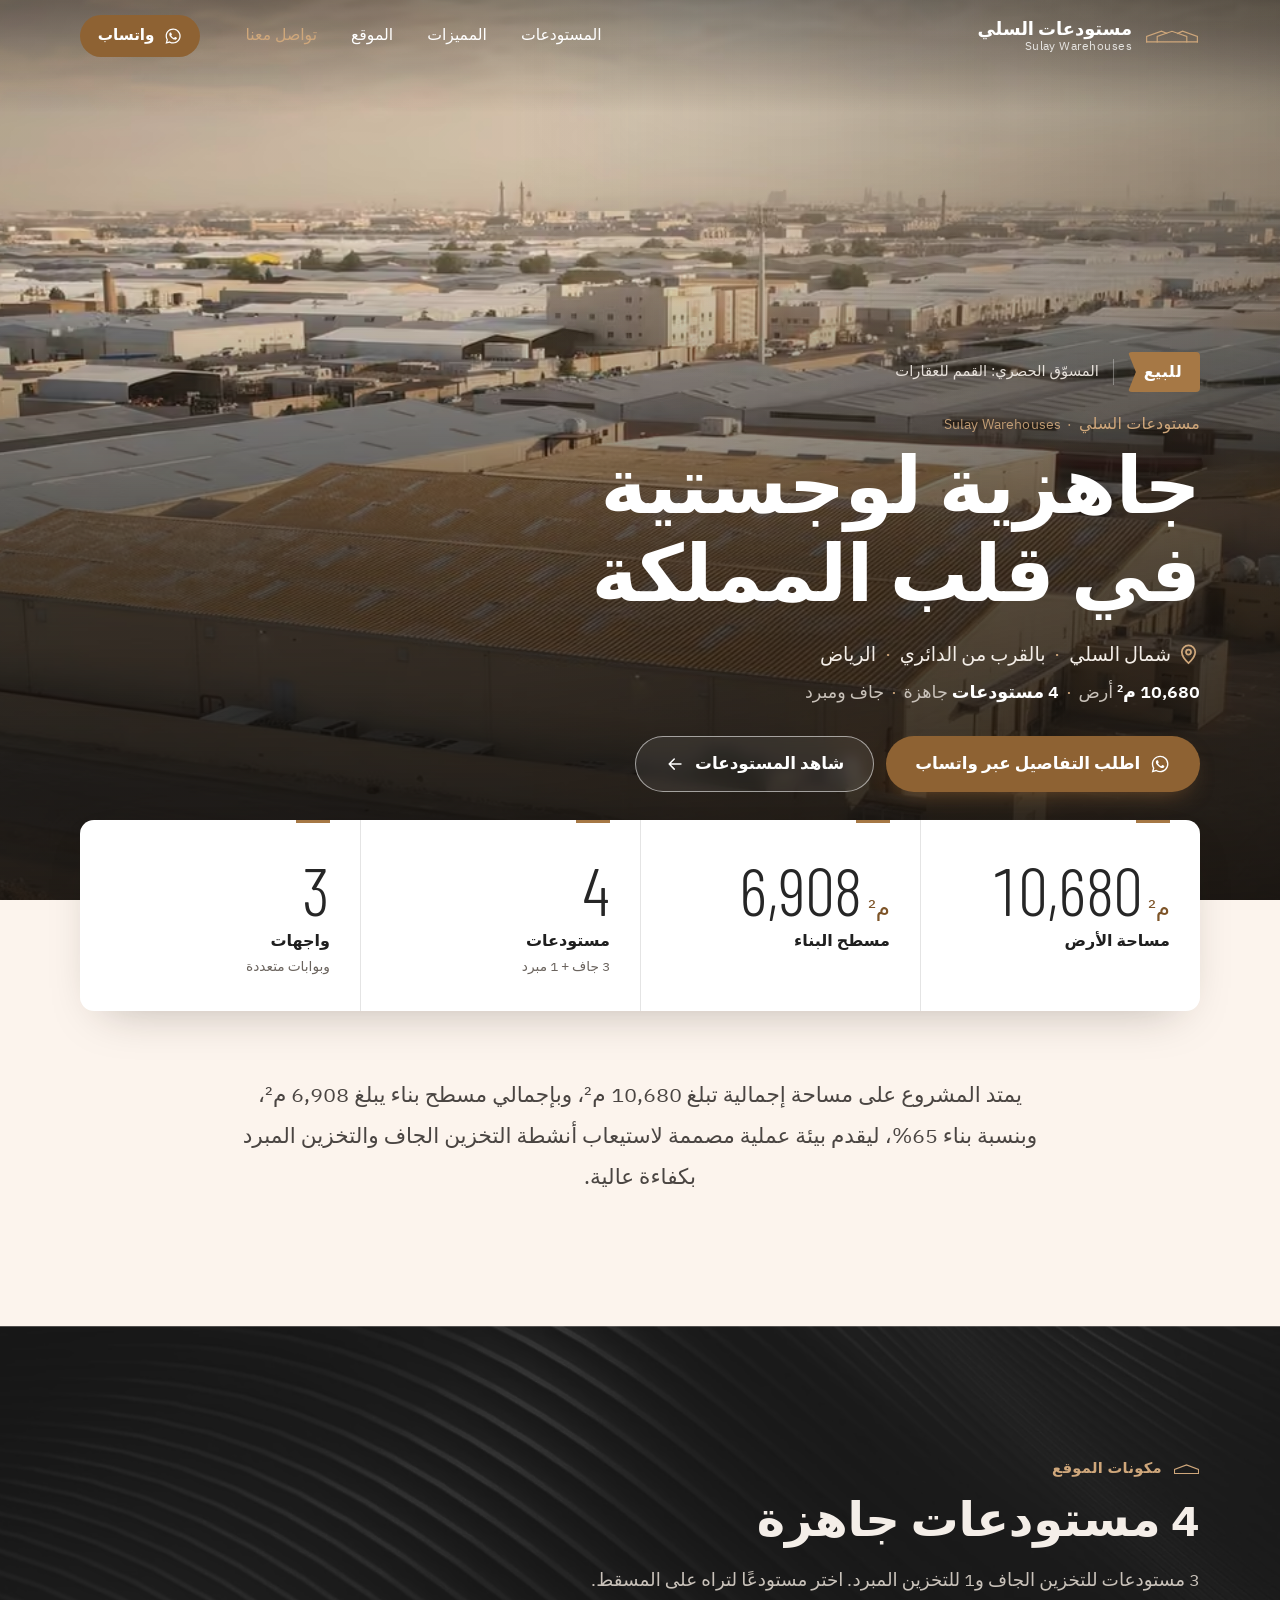
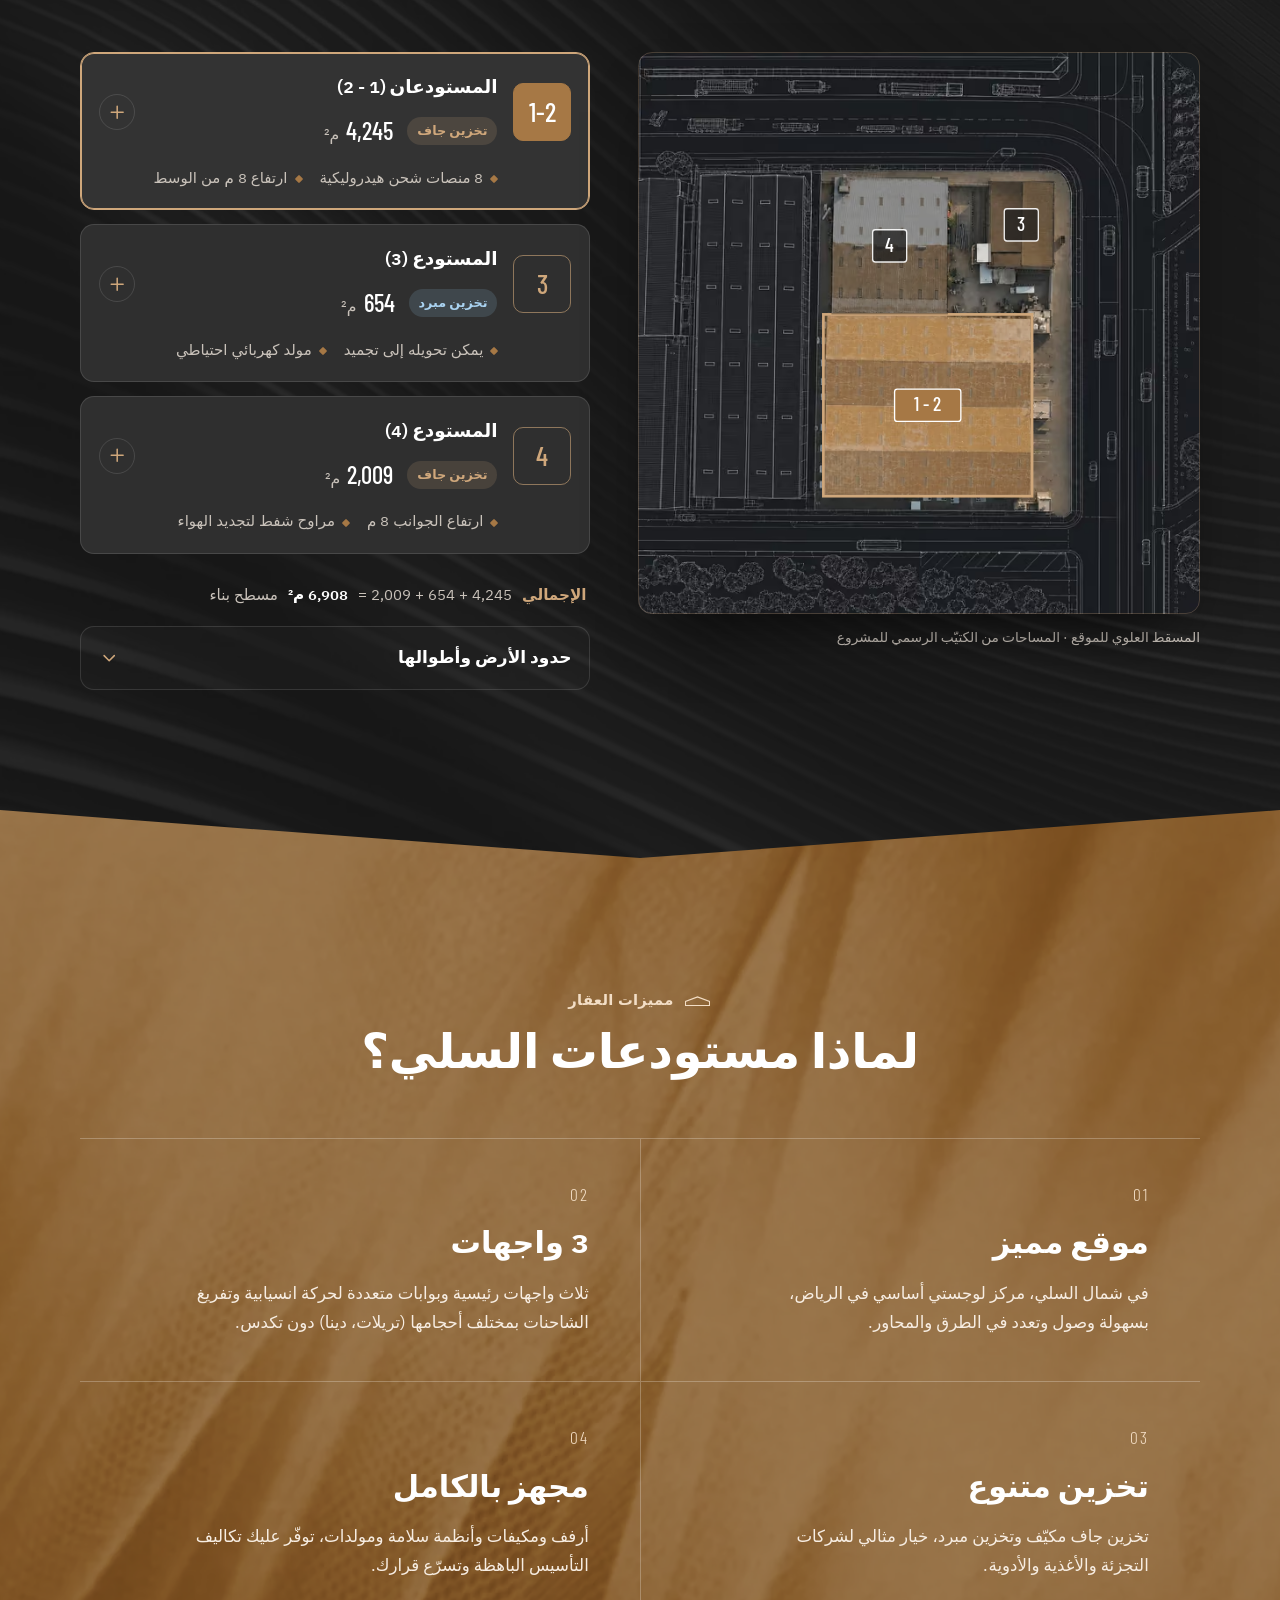
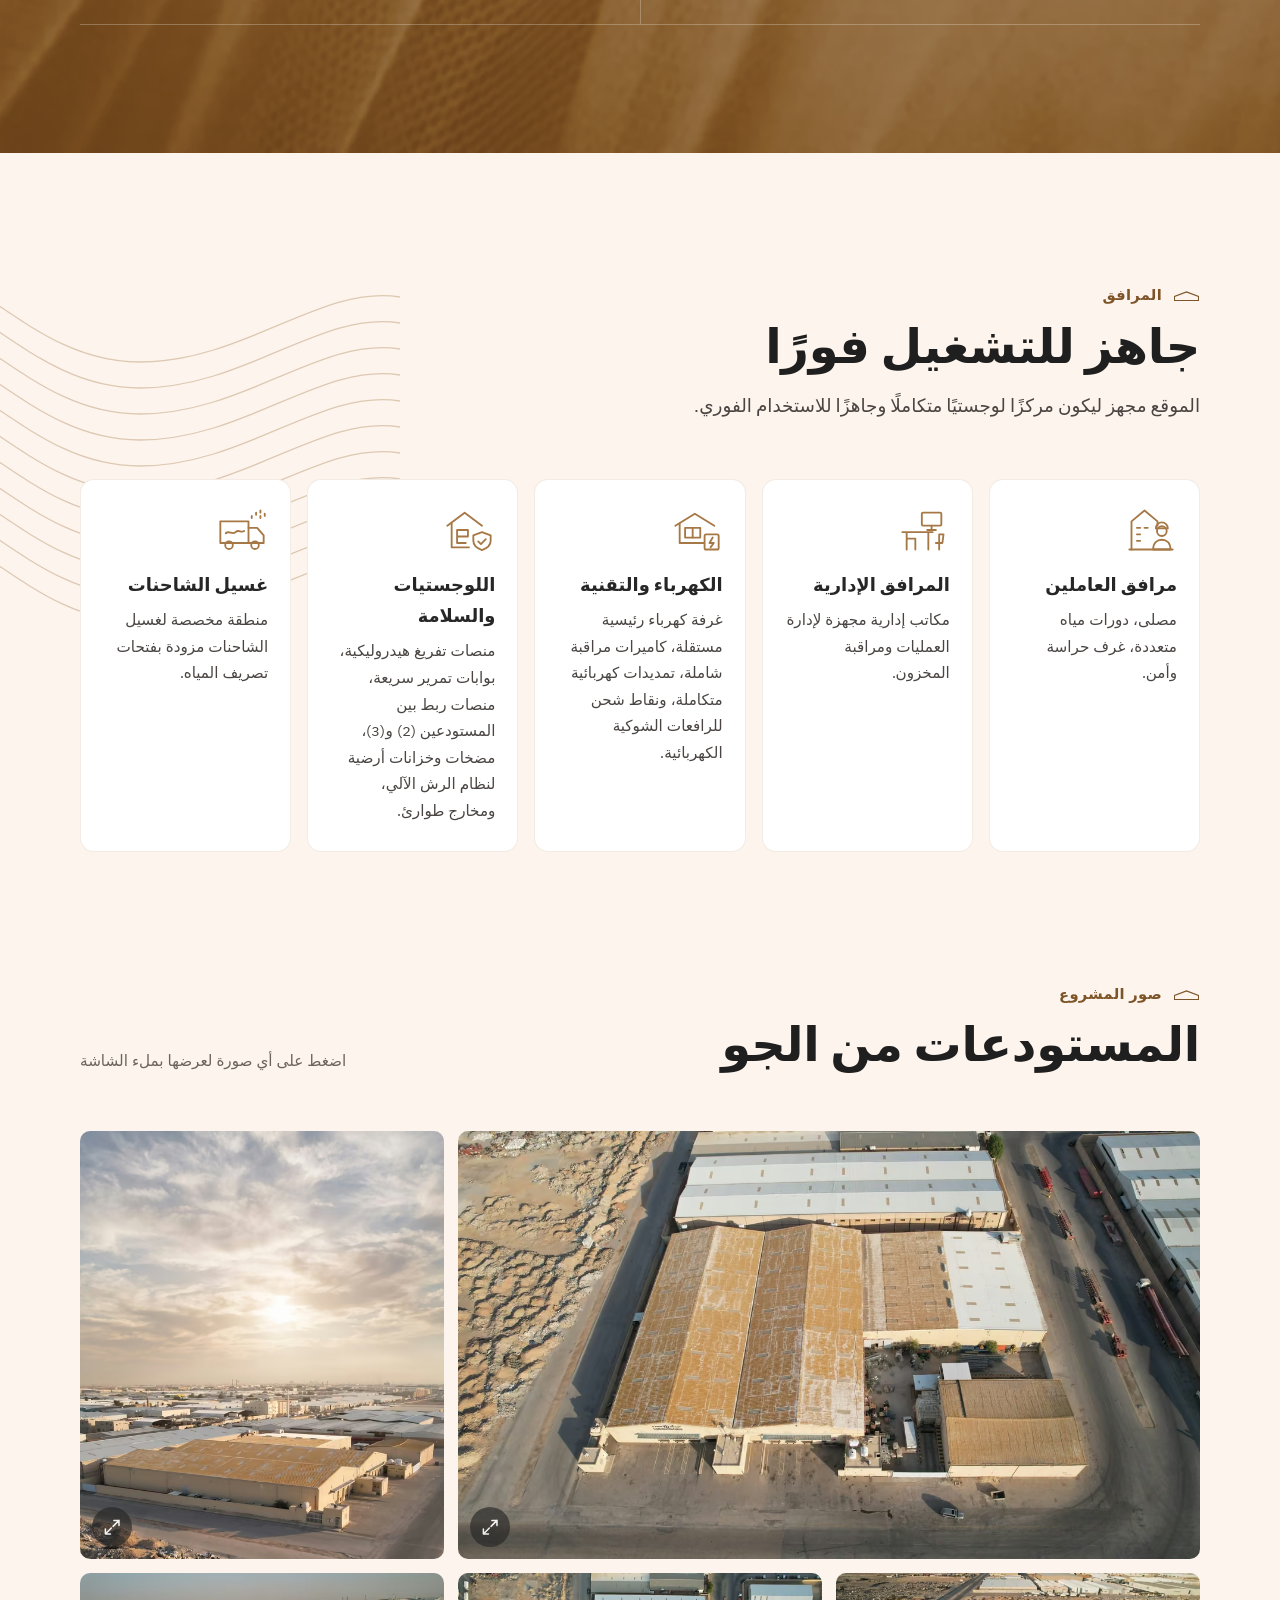
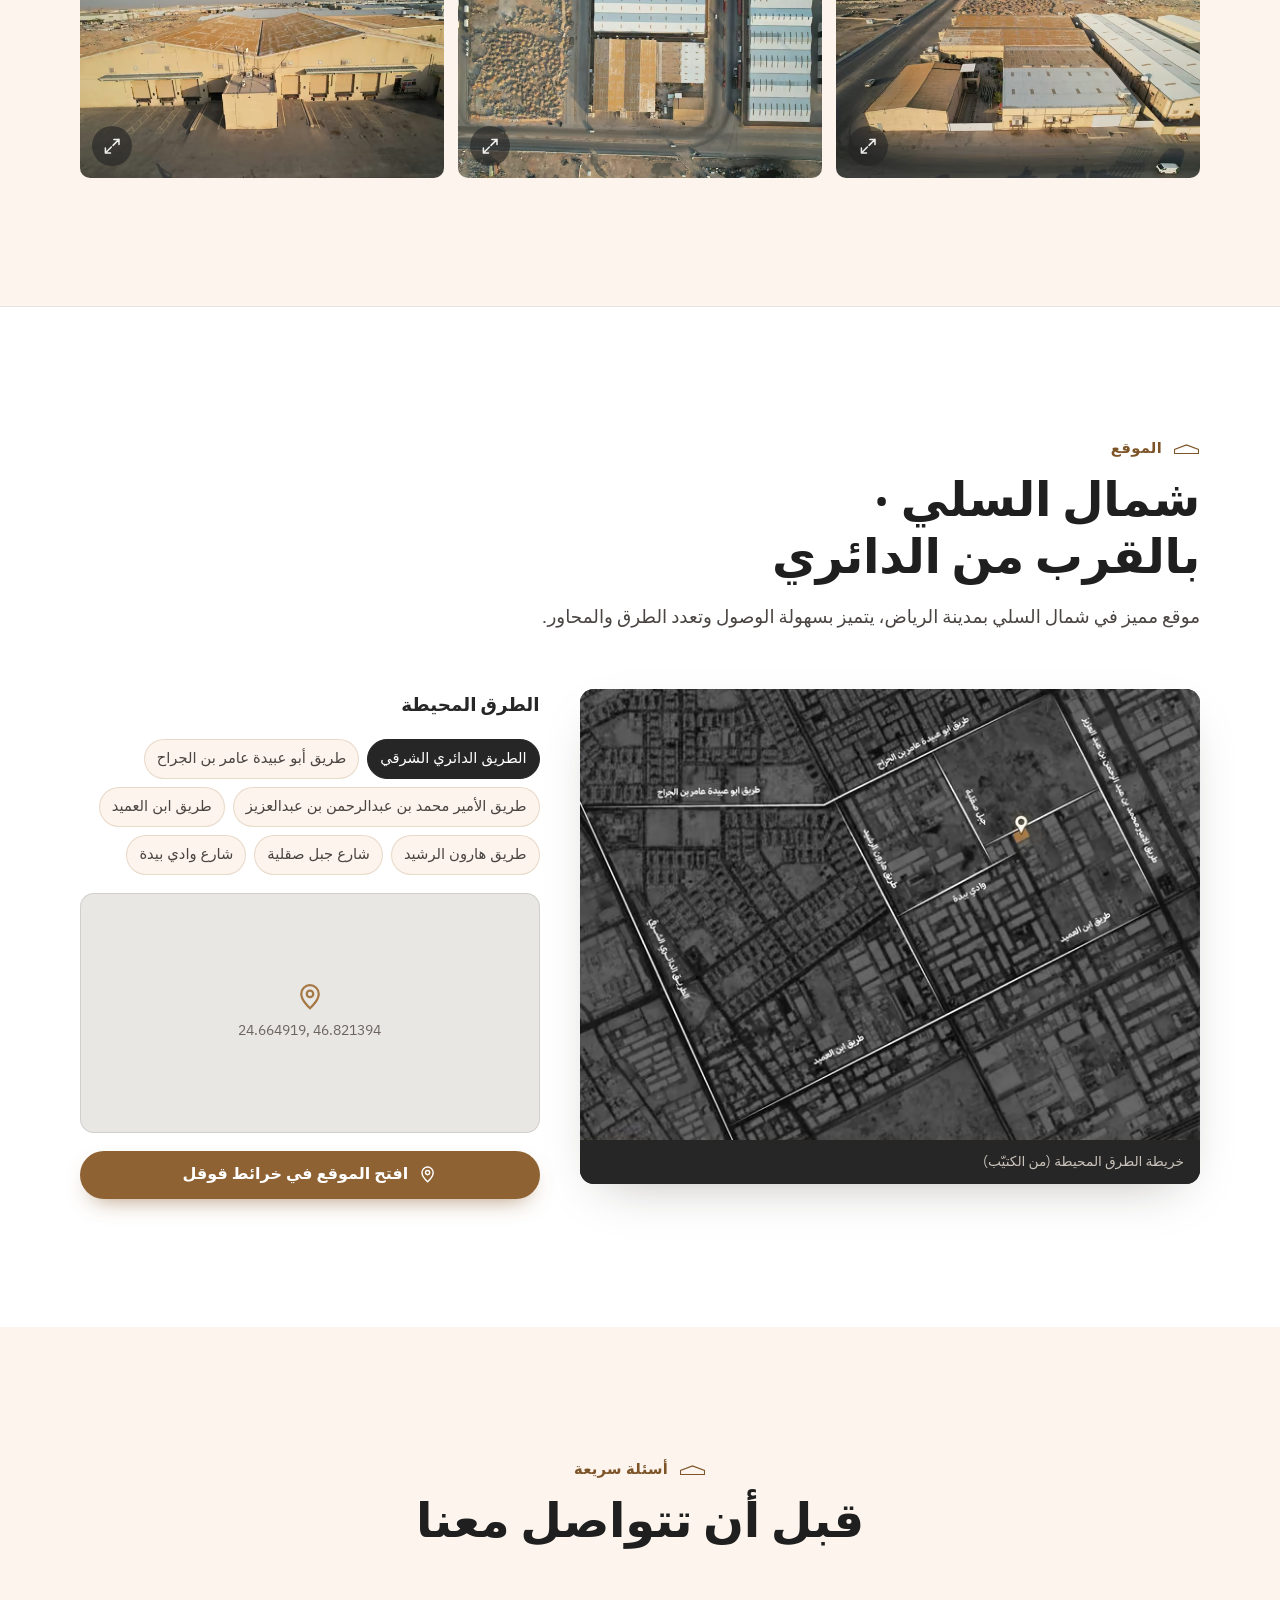
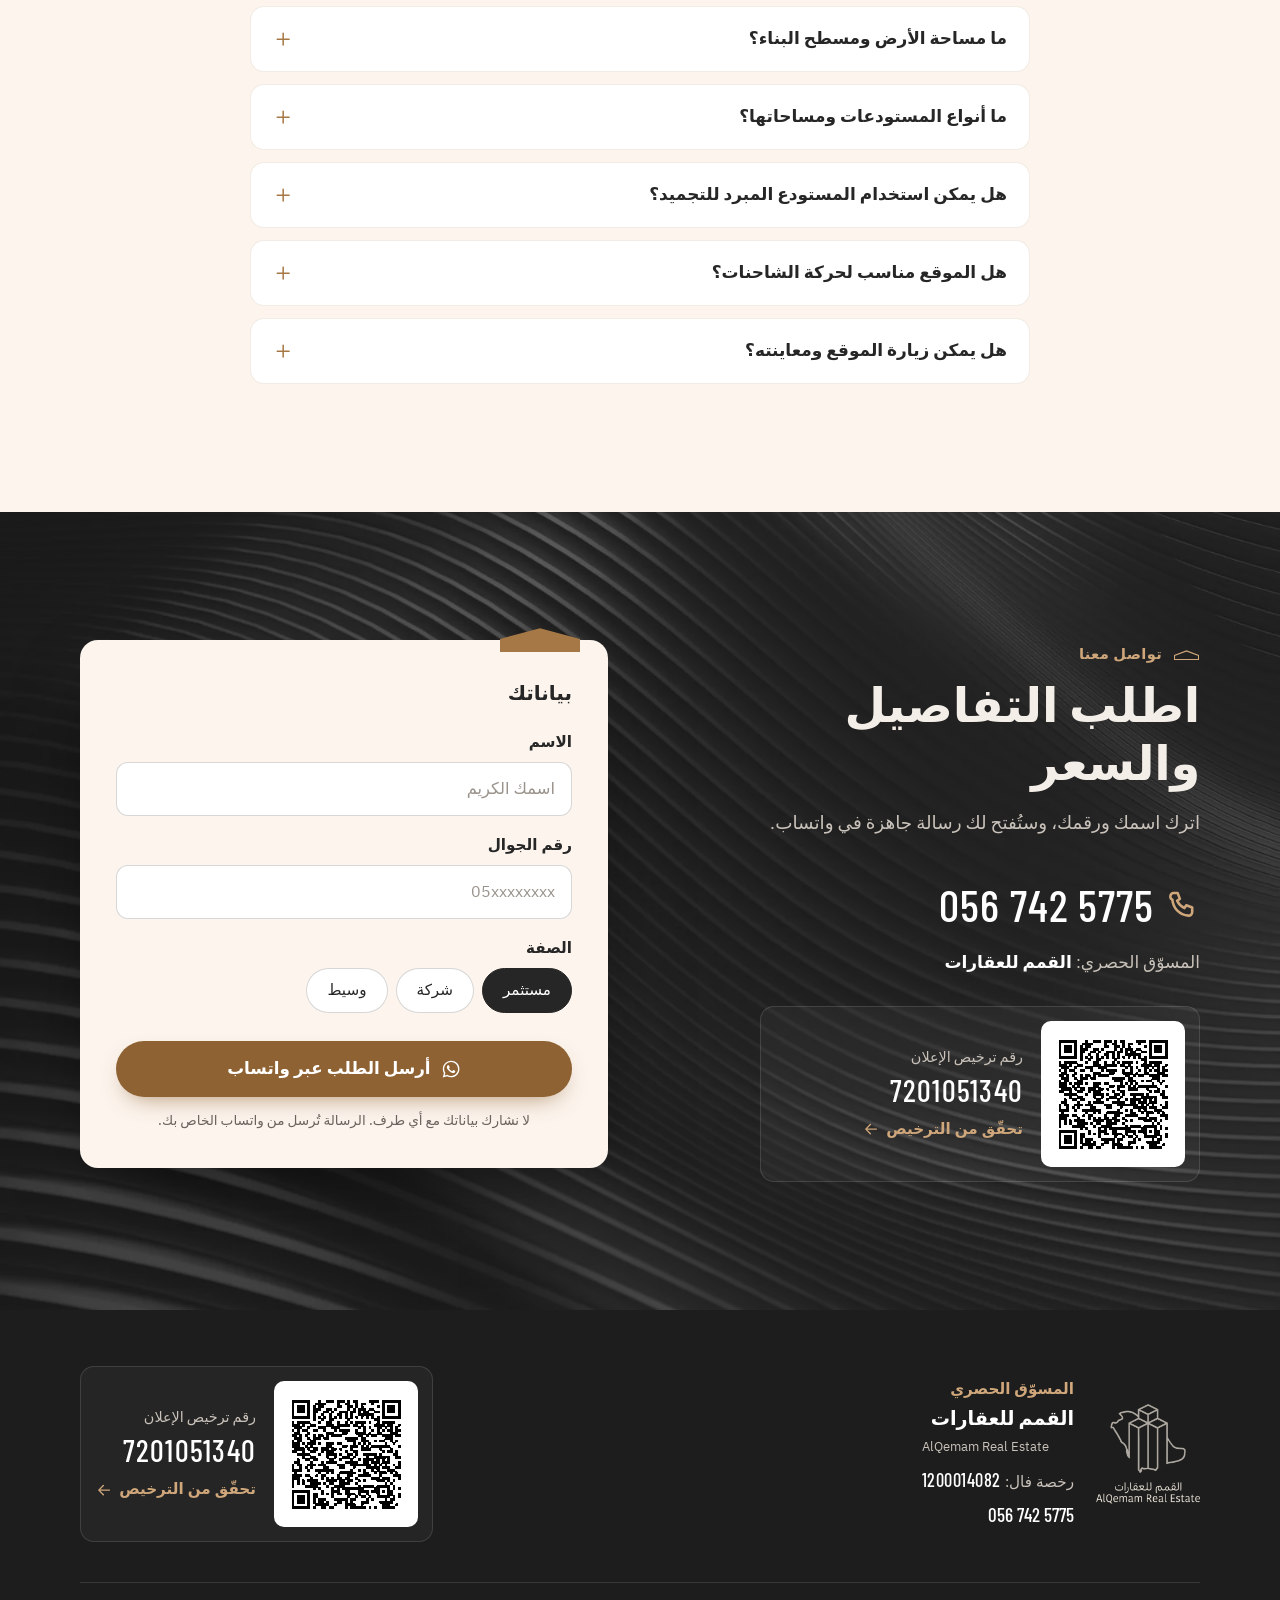
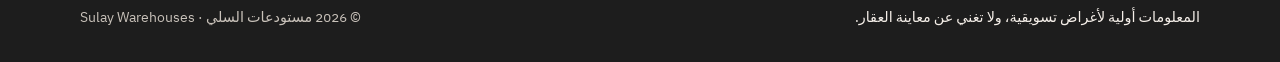
==== index.html @ aeef02b5 "Build Sulay Warehouses one-page marketing site Arabic RTL static landing page: hero, animated stats," ====
<!doctype html>
<html lang="ar" dir="rtl">
<head>
  <meta charset="utf-8">
  <meta name="viewport" content="width=device-width, initial-scale=1, viewport-fit=cover">
  <title>مستودعات السلي للبيع | 4 مستودعات جاهزة شمال السلي – الرياض</title>
  <meta name="description" content="مستودعات السلي للبيع في شمال السلي بالرياض بالقرب من الدائري: أرض 10,680 م²، مسطح بناء 6,908 م²، 4 مستودعات جاهزة (3 تخزين جاف + 1 مبرد) و3 واجهات. المسوّق الحصري: القمم للعقارات.">
  <meta name="theme-color" content="#262626">
  <link rel="canonical" href="https://sulay-warehouses.vercel.app/">

  <!-- Open Graph (مشاركة واتساب) -->
  <meta property="og:type" content="website">
  <meta property="og:locale" content="ar_SA">
  <meta property="og:site_name" content="مستودعات السلي">
  <meta property="og:title" content="مستودعات السلي للبيع | شمال السلي – الرياض">
  <meta property="og:description" content="أرض 10,680 م² · 4 مستودعات جاهزة (جاف ومبرد) · 3 واجهات. بالقرب من الدائري. اطلب التفاصيل عبر واتساب.">
  <meta property="og:url" content="https://sulay-warehouses.vercel.app/">
  <meta property="og:image" content="https://sulay-warehouses.vercel.app/og.jpg">
  <meta property="og:image:width" content="1200">
  <meta property="og:image:height" content="630">
  <meta property="og:image:alt" content="لقطة جوية لمستودعات السلي في الرياض">
  <meta name="twitter:card" content="summary_large_image">
  <meta name="twitter:image" content="https://sulay-warehouses.vercel.app/og.jpg">

  <link rel="icon" href="favicon.svg" type="image/svg+xml">
  <link rel="icon" href="favicon-32.png" sizes="32x32" type="image/png">
  <link rel="apple-touch-icon" href="apple-touch-icon.png">

  <link rel="preload" as="image" type="image/avif"
        imagesrcset="img/hero-portrait-640.avif 640w, img/hero-portrait-960.avif 960w, img/hero-portrait-1280.avif 1280w"
        imagesizes="100vw" media="(max-aspect-ratio: 1/1)">
  <link rel="preload" as="image" type="image/avif"
        imagesrcset="img/hero-wide-1280.avif 1280w, img/hero-wide-1920.avif 1920w"
        imagesizes="100vw" media="(min-aspect-ratio: 1/1)">
  <link rel="stylesheet" href="css/style.css">
  </head>
<body>
<a class="skip-link" href="#main">تخطَّ إلى المحتوى</a>

<!-- ===== أيقونات ===== -->
<svg width="0" height="0" style="position:absolute" aria-hidden="true" focusable="false">
  <defs>
    <symbol id="i-roofs" viewBox="0 0 106 30"><g fill="none" stroke="currentColor" stroke-width="2.2" stroke-linejoin="miter" stroke-linecap="square"><path d="M5 26V16L33 6l10 4"/><path d="M25 26V16L53 6l28 10v10"/><path d="M64 10l9-4 28 10v10"/><path d="M5 26h96"/></g></symbol>
    <symbol id="i-roof1" viewBox="0 0 60 24"><g fill="none" stroke="currentColor" stroke-width="1.6"><path d="M1 23V13L30 2l29 11v10z"/></g></symbol>
    <symbol id="i-wa" viewBox="0 0 24 24"><path fill="currentColor" d="M12.04 2C6.58 2 2.13 6.45 2.13 11.91c0 1.75.46 3.45 1.32 4.95L2.05 22l5.25-1.38a9.9 9.9 0 0 0 4.74 1.21h.01c5.46 0 9.9-4.45 9.9-9.91 0-2.65-1.03-5.14-2.9-7.01A9.82 9.82 0 0 0 12.04 2Zm0 18.15h-.01a8.23 8.23 0 0 1-4.19-1.15l-.3-.18-3.12.82.83-3.04-.2-.31a8.2 8.2 0 0 1-1.26-4.38c0-4.54 3.7-8.23 8.25-8.23 2.2 0 4.27.86 5.82 2.42a8.18 8.18 0 0 1 2.41 5.82c0 4.54-3.7 8.23-8.23 8.23Zm4.52-6.16c-.25-.12-1.47-.72-1.7-.81-.23-.08-.39-.12-.56.13-.17.25-.64.81-.79.97-.14.17-.29.19-.54.06-.25-.12-1.05-.39-1.99-1.23-.74-.66-1.23-1.47-1.38-1.72-.14-.25-.02-.38.11-.51.11-.11.25-.29.37-.43.12-.15.17-.25.25-.41.08-.17.04-.31-.02-.43-.06-.12-.56-1.34-.76-1.84-.2-.48-.41-.42-.56-.43h-.48c-.17 0-.43.06-.66.31-.23.25-.87.85-.87 2.07 0 1.22.89 2.4 1.01 2.56.12.17 1.75 2.67 4.24 3.74.59.26 1.05.41 1.41.52.59.19 1.13.16 1.56.1.48-.07 1.47-.6 1.67-1.18.21-.58.21-1.07.14-1.18-.06-.1-.22-.16-.47-.29Z"/></symbol>
    <symbol id="i-phone" viewBox="0 0 24 24"><path fill="none" stroke="currentColor" stroke-width="1.8" stroke-linejoin="round" d="M5 3.5h3.2l1.6 4.2-2 1.3a11 11 0 0 0 5.2 5.2l1.3-2 4.2 1.6V17a2.5 2.5 0 0 1-2.7 2.5C9.6 19 5 14.4 4.5 8.2A2.5 2.5 0 0 1 5 3.5Z"/></symbol>
    <symbol id="i-pin" viewBox="0 0 24 24"><g fill="none" stroke="currentColor" stroke-width="1.8"><path d="M12 21s-7-6.2-7-11.5a7 7 0 0 1 14 0C19 14.8 12 21 12 21Z"/><circle cx="12" cy="9.5" r="2.6"/></g></symbol>
    <symbol id="i-arrow" viewBox="0 0 24 24"><path fill="none" stroke="currentColor" stroke-width="1.8" stroke-linecap="round" stroke-linejoin="round" d="M19 12H5m6-6-6 6 6 6"/></symbol>
    <symbol id="i-down" viewBox="0 0 24 24"><path fill="none" stroke="currentColor" stroke-width="1.8" stroke-linecap="round" stroke-linejoin="round" d="m6 9 6 6 6-6"/></symbol>
    <symbol id="i-plus" viewBox="0 0 24 24"><path fill="none" stroke="currentColor" stroke-width="1.8" stroke-linecap="round" d="M12 5v14M5 12h14"/></symbol>
    <symbol id="i-close" viewBox="0 0 24 24"><path fill="none" stroke="currentColor" stroke-width="1.8" stroke-linecap="round" d="M6 6l12 12M18 6 6 18"/></symbol>
    <symbol id="i-expand" viewBox="0 0 24 24"><path fill="none" stroke="currentColor" stroke-width="1.8" stroke-linecap="round" stroke-linejoin="round" d="M14 4h6v6M10 20H4v-6M20 4l-7 7M4 20l7-7"/></symbol>
    <symbol id="i-check" viewBox="0 0 24 24"><path fill="none" stroke="currentColor" stroke-width="2" stroke-linecap="round" stroke-linejoin="round" d="m5 12.5 4.2 4L19 7"/></symbol>
    <symbol id="i-shield" viewBox="0 0 24 24"><g fill="none" stroke="currentColor" stroke-width="1.6" stroke-linejoin="round"><path d="M12 3 5 6v5.5c0 4.3 3 7.7 7 9 4-1.3 7-4.7 7-9V6z"/><path d="m9 12 2.2 2.2L15.5 10" stroke-linecap="round"/></g></symbol>

    <!-- facility icons (line style, like the brochure) -->
    <symbol id="f-workers" viewBox="0 0 48 48"><g fill="none" stroke="currentColor" stroke-width="1.7" stroke-linejoin="round" stroke-linecap="round"><path d="M6 42V16L18 6l12 10v4"/><path d="M11 22h3M11 28h3M11 34h3M18 22h3"/><path d="M26 42c0-6 3.6-9 8-9s8 3 8 9z"/><circle cx="34" cy="25" r="4.5"/><path d="M28.5 22.5a5.5 5.5 0 0 1 11 0z"/><path d="M4 42h40"/></g></symbol>
    <symbol id="f-office" viewBox="0 0 48 48"><g fill="none" stroke="currentColor" stroke-width="1.7" stroke-linejoin="round" stroke-linecap="round"><rect x="22" y="8" width="18" height="12" rx="1"/><path d="M31 20v4M27 24h8"/><path d="M4 26h28M8 26v16M28 26v16M8 32h8v10"/><path d="M38 28v14M38 28h4l-1 8h-6"/></g></symbol>
    <symbol id="f-power" viewBox="0 0 48 48"><g fill="none" stroke="currentColor" stroke-width="1.7" stroke-linejoin="round" stroke-linecap="round"><path d="M4 20 22 9l18 11"/><path d="M8 18v18h22"/><rect x="13" y="22" width="14" height="9"/><path d="M20 22v9"/><rect x="31" y="28" width="13" height="14" rx="1.5"/><path d="m38.5 31-3 5h4l-3 4"/></g></symbol>
    <symbol id="f-safety" viewBox="0 0 48 48"><g fill="none" stroke="currentColor" stroke-width="1.7" stroke-linejoin="round" stroke-linecap="round"><path d="M4 20 20 8l16 12"/><path d="M8 18v22h16"/><path d="M13 24h10v6H13zM13 30v6h8"/><path d="M36 26l-8 3v5c0 4 3.4 7 8 8.5 4.6-1.5 8-4.5 8-8.5v-5z"/><path d="m32.5 34.5 2.5 2.5 4.5-4.5"/></g></symbol>
    <symbol id="f-truck" viewBox="0 0 48 48"><g fill="none" stroke="currentColor" stroke-width="1.7" stroke-linejoin="round" stroke-linecap="round"><path d="M4 16h26v20H4z"/><path d="M30 22h8l6 7v7H30"/><circle cx="12" cy="38" r="3.5"/><circle cx="36" cy="38" r="3.5"/><path d="M9 27c3-3 6 2 9-1s5 1 8-1"/><path d="M37 8v2M41 6v2M41 11v2M45 9v2M33 11v2"/></g></symbol>
  </defs>
</svg>

<!-- ===== الشريط العلوي ===== -->
<header class="topbar" id="top">
  <div class="topbar__inner">
    <a class="brand" href="#top">
      <svg class="brand__roofs" aria-hidden="true"><use href="#i-roofs"/></svg>
      <span class="brand__text"><span class="brand__ar">مستودعات السلي</span><span class="brand__en" lang="en" dir="ltr">Sulay Warehouses</span></span>
    </a>
    <nav class="nav" aria-label="روابط الصفحة">
      <a href="#warehouses">المستودعات</a>
      <a href="#features">المميزات</a>
      <a href="#location">الموقع</a>
      <a href="#contact">تواصل معنا</a>
    </nav>
    <a class="btn btn--wa btn--sm topbar__cta" data-wa href="https://wa.me/966567425775" target="_blank" rel="noopener">
      <svg class="ico" aria-hidden="true"><use href="#i-wa"/></svg><span>واتساب</span>
    </a>
  </div>
</header>

<main id="main">

  <!-- ===== البطل ===== -->
  <section class="hero" aria-labelledby="hero-title">
    <div class="hero__media" data-parallax>
      <picture>
        <source media="(min-aspect-ratio: 1/1)" type="image/avif" srcset="img/hero-wide-1280.avif 1280w, img/hero-wide-1920.avif 1920w" sizes="100vw">
        <source media="(min-aspect-ratio: 1/1)" type="image/webp" srcset="img/hero-wide-1280.webp 1280w, img/hero-wide-1920.webp 1920w" sizes="100vw">
        <source type="image/avif" srcset="img/hero-portrait-640.avif 640w, img/hero-portrait-960.avif 960w, img/hero-portrait-1280.avif 1280w" sizes="100vw">
        <source type="image/webp" srcset="img/hero-portrait-640.webp 640w, img/hero-portrait-960.webp 960w, img/hero-portrait-1280.webp 1280w" sizes="100vw">
        <img src="img/hero-portrait-960.webp" width="960" height="1015" alt="لقطة جوية لمستودعات السلي بأسقفها الذهبية وسط المنطقة الصناعية في الرياض وقت الغروب" fetchpriority="high" decoding="async">
      </picture>
    </div>
    <div class="hero__shade" aria-hidden="true"></div>

    <div class="hero__content container">
      <div class="hero__tags">
        <span class="badge-sale">للبيع</span>
        <span class="hero__exclusive">المسوّق الحصري: القمم للعقارات</span>
      </div>
      <p class="hero__name">مستودعات السلي <span class="dot" aria-hidden="true">·</span> <span lang="en" dir="ltr">Sulay Warehouses</span></p>
      <h1 id="hero-title" class="hero__title">جاهزية لوجستية <br class="br-md">في قلب المملكة</h1>
      <p class="hero__loc">
        <svg class="ico" aria-hidden="true"><use href="#i-pin"/></svg>
        شمال السلي <span class="dot" aria-hidden="true">·</span> بالقرب من الدائري <span class="dot" aria-hidden="true">·</span> الرياض
      </p>
      <p class="hero__facts"><strong>10,680 م²</strong> أرض <span class="dot" aria-hidden="true">·</span> <strong>4 مستودعات</strong> جاهزة <span class="dot" aria-hidden="true">·</span> جاف ومبرد</p>
      <div class="hero__actions">
        <a class="btn btn--primary btn--lg" data-wa href="https://wa.me/966567425775" target="_blank" rel="noopener">
          <svg class="ico" aria-hidden="true"><use href="#i-wa"/></svg>اطلب التفاصيل عبر واتساب
        </a>
        <a class="btn btn--ghost btn--lg" href="#warehouses">شاهد المستودعات<svg class="ico" aria-hidden="true"><use href="#i-arrow"/></svg></a>
      </div>
    </div>
    <a class="hero__scroll" href="#stats" aria-label="انتقل إلى الأرقام"><svg class="ico" aria-hidden="true"><use href="#i-down"/></svg></a>
  </section>

  <!-- ===== الأرقام ===== -->
  <section class="stats" id="stats" aria-label="المشروع بالأرقام">
    <div class="container">
      <ul class="stats__grid">
        <li class="stat reveal">
          <span class="stat__num"><span data-count="10680">10,680</span><small>م²</small></span>
          <span class="stat__label">مساحة الأرض</span>
        </li>
        <li class="stat reveal">
          <span class="stat__num"><span data-count="6908">6,908</span><small>م²</small></span>
          <span class="stat__label">مسطح البناء</span>
        </li>
        <li class="stat reveal">
          <span class="stat__num"><span data-count="4">4</span></span>
          <span class="stat__label">مستودعات <em>3 جاف + 1 مبرد</em></span>
        </li>
        <li class="stat reveal">
          <span class="stat__num"><span data-count="3">3</span></span>
          <span class="stat__label">واجهات <em>وبوابات متعددة</em></span>
        </li>
      </ul>
      <p class="stats__about reveal">يمتد المشروع على مساحة إجمالية تبلغ 10,680 م²، وبإجمالي مسطح بناء يبلغ 6,908 م²، وبنسبة بناء 65%، ليقدم بيئة عملية مصممة لاستيعاب أنشطة التخزين الجاف والتخزين المبرد بكفاءة عالية.</p>
    </div>
  </section>

  <!-- ===== المستودعات ===== -->
  <section class="warehouses section--dark" id="warehouses" aria-labelledby="wh-title">
    <div class="container">
      <header class="sec-head reveal">
        <p class="eyebrow">مكونات الموقع</p>
        <h2 class="sec-title" id="wh-title">4 مستودعات جاهزة</h2>
        <p class="sec-lead">3 مستودعات للتخزين الجاف و1 للتخزين المبرد. اختر مستودعًا لتراه على المسقط.</p>
      </header>

      <div class="wh">
        <figure class="plan reveal">
          <div class="plan__frame">
            <picture>
              <source type="image/avif" srcset="img/site-plan-640.avif 640w, img/site-plan-960.avif 960w, img/site-plan-1254.avif 1254w" sizes="(min-width: 1000px) 560px, 100vw">
              <source type="image/webp" srcset="img/site-plan-640.webp 640w, img/site-plan-960.webp 960w, img/site-plan-1254.webp 1254w" sizes="(min-width: 1000px) 560px, 100vw">
              <img src="img/site-plan-960.webp" width="1254" height="1254" loading="lazy" decoding="async" alt="المسقط العلوي لمستودعات السلي: الكتلة الكبيرة جنوبًا للمستودعين 1 و2، والمستودع 4 في الشمال الغربي، والمستودع 3 الصغير في الشمال الشرقي">
            </picture>
            <svg class="plan__svg" viewBox="0 0 1254 1254" role="group" aria-label="مناطق المستودعات على المسقط">
              <g class="zone" data-zone="w12" tabindex="0" role="button" aria-label="المستودعان 1 و2 – تخزين جاف 4,245 م²">
                <rect x="414" y="586" width="466" height="406"/>
                <g class="zone__tag" transform="translate(647 789)"><rect x="-74" y="-36" width="148" height="72" rx="6"/><text y="13">1 - 2</text></g>
              </g>
              <g class="zone" data-zone="w3" tabindex="0" role="button" aria-label="المستودع 3 – تخزين مبرد 654 م²">
                <rect x="782" y="288" width="148" height="196"/>
                <g class="zone__tag" transform="translate(856 386)"><rect x="-38" y="-36" width="76" height="72" rx="6"/><text y="13">3</text></g>
              </g>
              <g class="zone" data-zone="w4" tabindex="0" role="button" aria-label="المستودع 4 – تخزين جاف 2,009 م²">
                <rect x="432" y="280" width="260" height="306"/>
                <g class="zone__tag" transform="translate(562 433)"><rect x="-38" y="-36" width="76" height="72" rx="6"/><text y="13">4</text></g>
              </g>
            </svg>
          </div>
          <figcaption class="plan__cap">المسقط العلوي للموقع · المساحات من الكتيّب الرسمي للمشروع</figcaption>
        </figure>

        <div class="wh__cards">
          <article class="whc reveal" data-zone="w12">
            <button class="whc__head" type="button" aria-expanded="false" aria-controls="whc-w12">
              <span class="whc__no" aria-hidden="true">1-2</span>
              <span class="whc__main">
                <span class="whc__title">المستودعان (1 - 2)</span>
                <span class="whc__meta"><span class="tag tag--dry">تخزين جاف</span><span class="whc__area"><b>4,245</b> م²</span></span>
              </span>
              <span class="whc__toggle" aria-hidden="true"><svg class="ico"><use href="#i-plus"/></svg></span>
            </button>
            <ul class="whc__keys">
              <li>8 منصات شحن هيدروليكية</li>
              <li>ارتفاع 8 م من الوسط</li>
            </ul>
            <div class="whc__more" id="whc-w12" hidden>
              <ul class="ticks">
                <li>الارتفاع من الوسط 8 م</li>
                <li>الارتفاع من الجوانب 6 م</li>
                <li>مجهز بأرفف تخزين مع ممرات حركة</li>
                <li>يحتوي على 8 منصات شحن هيدروليكية</li>
                <li>مزود بنظام تكييف ماء ومراوح شفط لتجديد الهواء</li>
              </ul>
            </div>
          </article>

          <article class="whc reveal" data-zone="w3">
            <button class="whc__head" type="button" aria-expanded="false" aria-controls="whc-w3">
              <span class="whc__no" aria-hidden="true">3</span>
              <span class="whc__main">
                <span class="whc__title">المستودع (3)</span>
                <span class="whc__meta"><span class="tag tag--cold">تخزين مبرد</span><span class="whc__area"><b>654</b> م²</span></span>
              </span>
              <span class="whc__toggle" aria-hidden="true"><svg class="ico"><use href="#i-plus"/></svg></span>
            </button>
            <ul class="whc__keys">
              <li>يمكن تحويله إلى تجميد</li>
              <li>مولد كهربائي احتياطي</li>
            </ul>
            <div class="whc__more" id="whc-w3" hidden>
              <ul class="ticks">
                <li>يمكن تحويله إلى تجميد</li>
                <li>ارتفاع الجوانب 7 م</li>
                <li>مجهز بأرفف تخزين بعمق 2 م على الأطراف، والوسط مستغل بالسلال المتحركة</li>
                <li>يتوفر مولد طاقة كهربائي احتياطي يعمل بكفاءة عالية عند انقطاع التيار</li>
                <li>يحتوي على بوابتين ومنصتي شحن</li>
                <li>ساحة داخلية مشتركة مع المستودع رقم 4، مع إمكانية تخصيصها للمستودع رقم 3 للاستفادة منها كمواقف للشاحنات المبردة</li>
              </ul>
            </div>
          </article>

          <article class="whc reveal" data-zone="w4">
            <button class="whc__head" type="button" aria-expanded="false" aria-controls="whc-w4">
              <span class="whc__no" aria-hidden="true">4</span>
              <span class="whc__main">
                <span class="whc__title">المستودع (4)</span>
                <span class="whc__meta"><span class="tag tag--dry">تخزين جاف</span><span class="whc__area"><b>2,009</b> م²</span></span>
              </span>
              <span class="whc__toggle" aria-hidden="true"><svg class="ico"><use href="#i-plus"/></svg></span>
            </button>
            <ul class="whc__keys">
              <li>ارتفاع الجوانب 8 م</li>
              <li>مراوح شفط لتجديد الهواء</li>
            </ul>
            <div class="whc__more" id="whc-w4" hidden>
              <ul class="ticks">
                <li>مزود بمراوح شفط لتجديد الهواء</li>
                <li>ارتفاع الجوانب 8 م</li>
                <li>مجهز برفوف تخزين وممرات حركة</li>
              </ul>
            </div>
          </article>

          <p class="wh__total reveal"><span>الإجمالي</span> 4,245 + 654 + 2,009 = <b>6,908 م²</b> مسطح بناء</p>

          <details class="bounds reveal">
            <summary><span>حدود الأرض وأطوالها</span><svg class="ico" aria-hidden="true"><use href="#i-down"/></svg></summary>
            <div class="bounds__body">
              <svg class="bounds__fig" viewBox="0 0 300 236" role="img" aria-label="مخطط حدود الأرض: 120 م شمالًا وجنوبًا و89 م شرقًا وغربًا">
                <rect x="70" y="50" width="160" height="119" class="bounds__lot"/>
                <text x="150" y="40" class="bounds__lbl">شمالًا · شارع 36 م</text>
                <text x="150" y="190" class="bounds__lbl bounds__lbl--muted">جنوبًا · جار</text>
                <text transform="translate(252 110) rotate(90)" class="bounds__lbl">شرقًا · شارع 30 م</text>
                <text transform="translate(48 110) rotate(-90)" class="bounds__lbl">غربًا · شارع 36 م</text>
                <text x="150" y="104" class="bounds__dim">120 × 89 م</text>
                <text x="150" y="128" class="bounds__dim bounds__dim--sm">10,680 م²</text>
                <g class="bounds__n" transform="translate(150 218)"><path d="M0 -9 5 5 0 2 -5 5z"/><text y="16" class="bounds__lbl">ش</text></g>
              </svg>
              <dl class="bounds__list">
                <div><dt>شمالًا</dt><dd>شارع عرض 36 م بطول 120 م</dd></div>
                <div><dt>شرقًا</dt><dd>شارع عرض 30 م بطول 89 م</dd></div>
                <div><dt>جنوبًا</dt><dd>جار بطول 120 م</dd></div>
                <div><dt>غربًا</dt><dd>شارع عرض 36 م بطول 89 م</dd></div>
              </dl>
            </div>
          </details>
        </div>
      </div>
    </div>
  </section>

  <!-- ===== لماذا هذا المشروع ===== -->
  <section class="features" id="features" aria-labelledby="ft-title">
    <div class="container">
      <header class="sec-head sec-head--center reveal">
        <p class="eyebrow">مميزات العقار</p>
        <h2 class="sec-title" id="ft-title">لماذا مستودعات السلي؟</h2>
      </header>
      <div class="ft-grid">
        <article class="ft reveal">
          <span class="ft__no">01</span>
          <h3>موقع مميز</h3>
          <p>في شمال السلي، مركز لوجستي أساسي في الرياض، بسهولة وصول وتعدد في الطرق والمحاور.</p>
        </article>
        <article class="ft reveal">
          <span class="ft__no">02</span>
          <h3>3 واجهات</h3>
          <p>ثلاث واجهات رئيسية وبوابات متعددة لحركة انسيابية وتفريغ الشاحنات بمختلف أحجامها (تريلات، دينا) دون تكدس.</p>
        </article>
        <article class="ft reveal">
          <span class="ft__no">03</span>
          <h3>تخزين متنوع</h3>
          <p>تخزين جاف مكيّف وتخزين مبرد، خيار مثالي لشركات التجزئة والأغذية والأدوية.</p>
        </article>
        <article class="ft reveal">
          <span class="ft__no">04</span>
          <h3>مجهز بالكامل</h3>
          <p>أرفف ومكيفات وأنظمة سلامة ومولدات، توفّر عليك تكاليف التأسيس الباهظة وتسرّع قرارك.</p>
        </article>
      </div>
    </div>
  </section>

  <!-- ===== جاهز للتشغيل ===== -->
  <section class="ready" aria-labelledby="rd-title">
    <div class="container">
      <header class="sec-head reveal">
        <p class="eyebrow">المرافق</p>
        <h2 class="sec-title" id="rd-title">جاهز للتشغيل فورًا</h2>
        <p class="sec-lead">الموقع مجهز ليكون مركزًا لوجستيًا متكاملًا وجاهزًا للاستخدام الفوري.</p>
      </header>
      <ul class="fac">
        <li class="fac__item reveal">
          <svg class="fac__ico" aria-hidden="true"><use href="#f-workers"/></svg>
          <h3>مرافق العاملين</h3>
          <p>مصلى، دورات مياه متعددة، غرف حراسة وأمن.</p>
        </li>
        <li class="fac__item reveal">
          <svg class="fac__ico" aria-hidden="true"><use href="#f-office"/></svg>
          <h3>المرافق الإدارية</h3>
          <p>مكاتب إدارية مجهزة لإدارة العمليات ومراقبة المخزون.</p>
        </li>
        <li class="fac__item reveal">
          <svg class="fac__ico" aria-hidden="true"><use href="#f-power"/></svg>
          <h3>الكهرباء والتقنية</h3>
          <p>غرفة كهرباء رئيسية مستقلة، كاميرات مراقبة شاملة، تمديدات كهربائية متكاملة، ونقاط شحن للرافعات الشوكية الكهربائية.</p>
        </li>
        <li class="fac__item reveal">
          <svg class="fac__ico" aria-hidden="true"><use href="#f-safety"/></svg>
          <h3>اللوجستيات والسلامة</h3>
          <p>منصات تفريغ هيدروليكية، بوابات تمرير سريعة، منصات ربط بين المستودعين (2) و(3)، مضخات وخزانات أرضية لنظام الرش الآلي، ومخارج طوارئ.</p>
        </li>
        <li class="fac__item reveal">
          <svg class="fac__ico" aria-hidden="true"><use href="#f-truck"/></svg>
          <h3>غسيل الشاحنات</h3>
          <p>منطقة مخصصة لغسيل الشاحنات مزودة بفتحات تصريف المياه.</p>
        </li>
      </ul>
    </div>
  </section>

  <!-- ===== الصور ===== -->
  <section class="gallery" id="gallery" aria-labelledby="gl-title">
    <div class="container">
      <header class="sec-head sec-head--row reveal">
        <div>
          <p class="eyebrow">صور المشروع</p>
          <h2 class="sec-title" id="gl-title">المستودعات من الجو</h2>
        </div>
        <p class="sec-note">اضغط على أي صورة لعرضها بملء الشاشة</p>
      </header>
      <ul class="gl">
        <li class="gl__item gl__item--a reveal">
          <button type="button" class="gl__btn" data-full="img/aerial-angle-1-1920.webp" data-full-avif="img/aerial-angle-1-1920.avif" data-w="1920" data-h="1080">
            <picture>
              <source type="image/avif" srcset="img/aerial-angle-1-640.avif 640w, img/aerial-angle-1-1280.avif 1280w" sizes="(min-width: 900px) 60vw, 100vw">
              <source type="image/webp" srcset="img/aerial-angle-1-640.webp 640w, img/aerial-angle-1-1280.webp 1280w" sizes="(min-width: 900px) 60vw, 100vw">
              <img src="img/aerial-angle-1-1280.webp" width="1280" height="720" loading="lazy" decoding="async" alt="لقطة جوية مائلة تُظهر الكتلة الكبيرة للمستودعين 1 و2 والمستودعين 3 و4 والساحة الداخلية والشوارع المحيطة">
            </picture>
            <span class="gl__zoom" aria-hidden="true"><svg class="ico"><use href="#i-expand"/></svg></span>
          </button>
        </li>
        <li class="gl__item gl__item--b reveal">
          <button type="button" class="gl__btn" data-full="img/warehouses-sky-wide-1600.webp" data-full-avif="img/warehouses-sky-wide-1600.avif" data-w="1600" data-h="1883">
            <picture>
              <source type="image/avif" srcset="img/warehouses-sky-wide-640.avif 640w, img/warehouses-sky-wide-1080.avif 1080w" sizes="(min-width: 900px) 35vw, 100vw">
              <source type="image/webp" srcset="img/warehouses-sky-wide-640.webp 640w, img/warehouses-sky-wide-1080.webp 1080w" sizes="(min-width: 900px) 35vw, 100vw">
              <img src="img/warehouses-sky-wide-640.webp" width="640" height="753" loading="lazy" decoding="async" alt="المستودعات بأسقفها الذهبية مع السماء والأفق الصناعي لمدينة الرياض">
            </picture>
            <span class="gl__zoom" aria-hidden="true"><svg class="ico"><use href="#i-expand"/></svg></span>
          </button>
        </li>
        <li class="gl__item reveal">
          <button type="button" class="gl__btn" data-full="img/aerial-angle-2-1920.webp" data-full-avif="img/aerial-angle-2-1920.avif" data-w="1920" data-h="1080">
            <picture>
              <source type="image/avif" srcset="img/aerial-angle-2-640.avif 640w, img/aerial-angle-2-1280.avif 1280w" sizes="(min-width: 900px) 33vw, 100vw">
              <source type="image/webp" srcset="img/aerial-angle-2-640.webp 640w, img/aerial-angle-2-1280.webp 1280w" sizes="(min-width: 900px) 33vw, 100vw">
              <img src="img/aerial-angle-2-640.webp" width="640" height="360" loading="lazy" decoding="async" alt="لقطة جوية مائلة من الجهة المقابلة تُظهر المستودع 3 والمستودع 4 بسقفه الأبيض والشارع المحاذي">
            </picture>
            <span class="gl__zoom" aria-hidden="true"><svg class="ico"><use href="#i-expand"/></svg></span>
          </button>
        </li>
        <li class="gl__item reveal">
          <button type="button" class="gl__btn" data-full="img/aerial-top-down-1920.webp" data-full-avif="img/aerial-top-down-1920.avif" data-w="1920" data-h="1080">
            <picture>
              <source type="image/avif" srcset="img/aerial-top-down-640.avif 640w, img/aerial-top-down-1280.avif 1280w" sizes="(min-width: 900px) 33vw, 100vw">
              <source type="image/webp" srcset="img/aerial-top-down-640.webp 640w, img/aerial-top-down-1280.webp 1280w" sizes="(min-width: 900px) 33vw, 100vw">
              <img src="img/aerial-top-down-640.webp" width="640" height="360" loading="lazy" decoding="async" alt="لقطة علوية مباشرة للموقع تُظهر المستودعات الأربعة والشوارع حول الأرض">
            </picture>
            <span class="gl__zoom" aria-hidden="true"><svg class="ico"><use href="#i-expand"/></svg></span>
          </button>
        </li>
        <li class="gl__item reveal">
          <button type="button" class="gl__btn" data-full="img/loading-docks-front-1920.webp" data-full-avif="img/loading-docks-front-1920.avif" data-w="1920" data-h="1080">
            <picture>
              <source type="image/avif" srcset="img/loading-docks-front-640.avif 640w, img/loading-docks-front-1280.avif 1280w" sizes="(min-width: 900px) 33vw, 100vw">
              <source type="image/webp" srcset="img/loading-docks-front-640.webp 640w, img/loading-docks-front-1280.webp 1280w" sizes="(min-width: 900px) 33vw, 100vw">
              <img src="img/loading-docks-front-640.webp" width="640" height="360" loading="lazy" decoding="async" alt="واجهة المستودع ومنصات التحميل والساحة الأمامية لوقوف الشاحنات">
            </picture>
            <span class="gl__zoom" aria-hidden="true"><svg class="ico"><use href="#i-expand"/></svg></span>
          </button>
        </li>
      </ul>
    </div>
  </section>

  <!-- ===== الموقع ===== -->
  <section class="location" id="location" aria-labelledby="lc-title">
    <div class="container">
      <header class="sec-head reveal">
        <p class="eyebrow">الموقع</p>
        <h2 class="sec-title" id="lc-title">شمال السلي · بالقرب من الدائري</h2>
        <p class="sec-lead">موقع مميز في شمال السلي بمدينة الرياض، يتميز بسهولة الوصول وتعدد الطرق والمحاور.</p>
      </header>

      <div class="lc">
        <figure class="lc__map reveal">
          <picture>
            <source type="image/avif" srcset="img/location-map-640.avif 640w, img/location-map-1240.avif 1240w" sizes="(min-width: 1000px) 640px, 100vw">
            <source type="image/webp" srcset="img/location-map-640.webp 640w, img/location-map-1240.webp 1240w" sizes="(min-width: 1000px) 640px, 100vw">
            <img src="img/location-map-1240.webp" width="1240" height="900" loading="lazy" decoding="async" alt="خريطة الموقع من الكتيّب تُظهر المشروع بين طريق أبو عبيدة عامر بن الجراح وطريق الأمير محمد بن عبدالرحمن بن عبدالعزيز وطريق ابن العميد وطريق هارون الرشيد، بالقرب من الطريق الدائري الشرقي">
          </picture>
          <figcaption>خريطة الطرق المحيطة (من الكتيّب)</figcaption>
        </figure>

        <div class="lc__side reveal">
          <h3 class="lc__h">الطرق المحيطة</h3>
          <ul class="roads">
            <li>الطريق الدائري الشرقي</li>
            <li>طريق أبو عبيدة عامر بن الجراح</li>
            <li>طريق الأمير محمد بن عبدالرحمن بن عبدالعزيز</li>
            <li>طريق ابن العميد</li>
            <li>طريق هارون الرشيد</li>
            <li>شارع جبل صقلية</li>
            <li>شارع وادي بيدة</li>
          </ul>
          <div class="minimap" id="minimap" role="region" aria-label="خريطة تفاعلية لموقع المستودعات">
            <div class="minimap__fallback">
              <svg class="ico" aria-hidden="true"><use href="#i-pin"/></svg>
              <span>24.664919, 46.821394</span>
            </div>
          </div>
          <a class="btn btn--primary btn--block" data-maps href="https://maps.app.goo.gl/PNKK8Bb3xH5HjBYRA" target="_blank" rel="noopener">
            <svg class="ico" aria-hidden="true"><use href="#i-pin"/></svg>افتح الموقع في خرائط قوقل
          </a>
        </div>
      </div>
    </div>
  </section>

  <!-- ===== أسئلة سريعة ===== -->
  <section class="faq" id="faq" aria-labelledby="fq-title">
    <div class="container container--narrow">
      <header class="sec-head sec-head--center reveal">
        <p class="eyebrow">أسئلة سريعة</p>
        <h2 class="sec-title" id="fq-title">قبل أن تتواصل معنا</h2>
      </header>
      <div class="acc reveal">
        <div class="acc__item">
          <h3><button class="acc__btn" type="button" aria-expanded="false" aria-controls="q1" id="q1b">ما مساحة الأرض ومسطح البناء؟<svg class="ico" aria-hidden="true"><use href="#i-plus"/></svg></button></h3>
          <div class="acc__panel" id="q1" role="region" aria-labelledby="q1b" hidden><p>مساحة الأرض 10,680 م² (120 × 89 م) وتطل على ثلاثة شوارع، وإجمالي مسطح البناء 6,908 م² بنسبة بناء 65%.</p></div>
        </div>
        <div class="acc__item">
          <h3><button class="acc__btn" type="button" aria-expanded="false" aria-controls="q2" id="q2b">ما أنواع المستودعات ومساحاتها؟<svg class="ico" aria-hidden="true"><use href="#i-plus"/></svg></button></h3>
          <div class="acc__panel" id="q2" role="region" aria-labelledby="q2b" hidden><p>4 مستودعات: المستودعان (1 - 2) تخزين جاف بمساحة 4,245 م²، والمستودع (3) تخزين مبرد بمساحة 654 م²، والمستودع (4) تخزين جاف بمساحة 2,009 م².</p></div>
        </div>
        <div class="acc__item">
          <h3><button class="acc__btn" type="button" aria-expanded="false" aria-controls="q3" id="q3b">هل يمكن استخدام المستودع المبرد للتجميد؟<svg class="ico" aria-hidden="true"><use href="#i-plus"/></svg></button></h3>
          <div class="acc__panel" id="q3" role="region" aria-labelledby="q3b" hidden><p>نعم، المستودع (3) يمكن تحويله إلى تجميد، ويتوفر له مولد طاقة كهربائي احتياطي يعمل عند انقطاع التيار.</p></div>
        </div>
        <div class="acc__item">
          <h3><button class="acc__btn" type="button" aria-expanded="false" aria-controls="q4" id="q4b">هل الموقع مناسب لحركة الشاحنات؟<svg class="ico" aria-hidden="true"><use href="#i-plus"/></svg></button></h3>
          <div class="acc__panel" id="q4" role="region" aria-labelledby="q4b" hidden><p>نعم، للمجمع 3 واجهات وبوابات متعددة تضمن تفريغ الشاحنات بمختلف أحجامها (تريلات، دينا) دون تكدس، مع 8 منصات شحن هيدروليكية في المستودعين (1 - 2)، ومنصتي شحن في المستودع (3)، ومنطقة مخصصة لغسيل الشاحنات.</p></div>
        </div>
        <div class="acc__item">
          <h3><button class="acc__btn" type="button" aria-expanded="false" aria-controls="q5" id="q5b">هل يمكن زيارة الموقع ومعاينته؟<svg class="ico" aria-hidden="true"><use href="#i-plus"/></svg></button></h3>
          <div class="acc__panel" id="q5" role="region" aria-labelledby="q5b" hidden><p>نعم، المعاينة بموعد مسبق. تواصل معنا عبر واتساب أو اتصال على <a data-tel href="tel:+966567425775"><span data-cfg="phoneDisplay" dir="ltr">056 742 5775</span></a> لتحديد الموعد.</p></div>
        </div>
      </div>
    </div>
  </section>

  <!-- ===== تواصل معنا ===== -->
  <section class="contact section--dark" id="contact" aria-labelledby="ct-title">
    <div class="container">
      <div class="ct">
        <div class="ct__intro reveal">
          <p class="eyebrow">تواصل معنا</p>
          <h2 class="sec-title" id="ct-title">اطلب التفاصيل والسعر</h2>
          <p class="sec-lead">اترك اسمك ورقمك، وستُفتح لك رسالة جاهزة في واتساب.</p>
          <a class="ct__phone" data-tel href="tel:+966567425775">
            <svg class="ico" aria-hidden="true"><use href="#i-phone"/></svg>
            <span data-cfg="phoneDisplay" dir="ltr">056 742 5775</span>
          </a>
          <p class="ct__by">المسوّق الحصري: <b>القمم للعقارات</b></p>

          <div class="license">
            <a class="license__qr" data-ad-url href="https://eservicesredp.rega.gov.sa/public/OfficesBroker/ElanDetails/08dee73b-2738-45da-88b0-4c61b971b4ed" target="_blank" rel="noopener" aria-label="تحقّق من ترخيص الإعلان في الهيئة العامة للعقار">
              <img data-qr src="img/ad-license-qr.png" width="140" height="142" loading="lazy" alt="رمز QR لترخيص الإعلان العقاري">
            </a>
            <div class="license__info">
              <span class="license__label">رقم ترخيص الإعلان</span>
              <span class="license__num" data-cfg="adLicense">7201051340</span>
              <a class="license__link" data-ad-url href="https://eservicesredp.rega.gov.sa/public/OfficesBroker/ElanDetails/08dee73b-2738-45da-88b0-4c61b971b4ed" target="_blank" rel="noopener">تحقّق من الترخيص<svg class="ico" aria-hidden="true"><use href="#i-arrow"/></svg></a>
            </div>
          </div>
        </div>

        <form class="form reveal" id="lead-form" novalidate>
          <h3 class="form__title">بياناتك</h3>
          <div class="field">
            <label for="f-name">الاسم</label>
            <input id="f-name" name="name" type="text" autocomplete="name" required placeholder="اسمك الكريم">
            <p class="field__err" id="f-name-err" hidden>فضلًا اكتب اسمك</p>
          </div>
          <div class="field">
            <label for="f-phone">رقم الجوال</label>
            <input id="f-phone" name="phone" type="tel" inputmode="tel" autocomplete="tel" required placeholder="05xxxxxxxx" dir="ltr">
            <p class="field__err" id="f-phone-err" hidden>فضلًا اكتب رقم جوال صحيح</p>
          </div>
          <fieldset class="field field--chips">
            <legend>الصفة</legend>
            <div class="chips">
              <label class="chip"><input type="radio" name="role" value="مستثمر" checked><span>مستثمر</span></label>
              <label class="chip"><input type="radio" name="role" value="شركة"><span>شركة</span></label>
              <label class="chip"><input type="radio" name="role" value="وسيط"><span>وسيط</span></label>
            </div>
          </fieldset>
          <button class="btn btn--primary btn--lg btn--block" type="submit">
            <svg class="ico" aria-hidden="true"><use href="#i-wa"/></svg>أرسل الطلب عبر واتساب
          </button>
          <p class="form__note">لا نشارك بياناتك مع أي طرف. الرسالة تُرسل من واتساب الخاص بك.</p>
        </form>
      </div>
    </div>
  </section>
</main>

<!-- ===== التذييل ===== -->
<footer class="footer">
  <div class="container">
    <div class="footer__grid">
      <div class="footer__brand">
        <img src="img/alqemam-logo-light.webp" width="360" height="344" loading="lazy" alt="شعار القمم للعقارات" class="footer__logo">
        <div>
          <p class="footer__role">المسوّق الحصري</p>
          <p class="footer__name">القمم للعقارات <span lang="en" dir="ltr">AlQemam Real Estate</span></p>
          <p class="footer__fal">رخصة فال: <b data-cfg="falLicense">1200014082</b></p>
          <a class="footer__phone" data-tel href="tel:+966567425775"><span data-cfg="phoneDisplay" dir="ltr">056 742 5775</span></a>
        </div>
      </div>
      <div class="license license--footer">
        <a class="license__qr" data-ad-url href="https://eservicesredp.rega.gov.sa/public/OfficesBroker/ElanDetails/08dee73b-2738-45da-88b0-4c61b971b4ed" target="_blank" rel="noopener" aria-label="تحقّق من ترخيص الإعلان في الهيئة العامة للعقار">
          <img data-qr src="img/ad-license-qr.png" width="140" height="142" loading="lazy" alt="رمز QR لترخيص الإعلان العقاري">
        </a>
        <div class="license__info">
          <span class="license__label">رقم ترخيص الإعلان</span>
          <span class="license__num" data-cfg="adLicense">7201051340</span>
          <a class="license__link" data-ad-url href="https://eservicesredp.rega.gov.sa/public/OfficesBroker/ElanDetails/08dee73b-2738-45da-88b0-4c61b971b4ed" target="_blank" rel="noopener">تحقّق من الترخيص<svg class="ico" aria-hidden="true"><use href="#i-arrow"/></svg></a>
        </div>
      </div>
    </div>
    <div class="footer__bottom">
      <p class="footer__note">المعلومات أولية لأغراض تسويقية، ولا تغني عن معاينة العقار.</p>
      <p class="footer__copy">© <span id="year">2026</span> مستودعات السلي · <span lang="en" dir="ltr">Sulay Warehouses</span></p>
    </div>
  </div>
</footer>

<!-- زر واتساب عائم (ديسكتوب) -->
<a class="fab" data-wa href="https://wa.me/966567425775" target="_blank" rel="noopener" aria-label="تواصل عبر واتساب">
  <svg class="ico" aria-hidden="true"><use href="#i-wa"/></svg>
</a>

<!-- شريط الجوال السفلي -->
<nav class="mbar" aria-label="تواصل سريع">
  <a class="mbar__btn mbar__btn--call" data-tel href="tel:+966567425775"><svg class="ico" aria-hidden="true"><use href="#i-phone"/></svg>اتصال</a>
  <a class="mbar__btn mbar__btn--wa" data-wa href="https://wa.me/966567425775" target="_blank" rel="noopener"><svg class="ico" aria-hidden="true"><use href="#i-wa"/></svg>واتساب</a>
</nav>

<!-- عارض الصور -->
<div class="lb" id="lightbox" role="dialog" aria-modal="true" aria-label="عارض الصور" hidden>
  <button class="lb__close" type="button" aria-label="إغلاق"><svg class="ico"><use href="#i-close"/></svg></button>
  <button class="lb__nav lb__nav--prev" type="button" aria-label="الصورة السابقة"><svg class="ico"><use href="#i-arrow"/></svg></button>
  <figure class="lb__fig">
    <picture><source class="lb__avif" type="image/avif"><img class="lb__img" alt=""></picture>
    <figcaption class="lb__cap"></figcaption>
  </figure>
  <button class="lb__nav lb__nav--next" type="button" aria-label="الصورة التالية"><svg class="ico"><use href="#i-arrow"/></svg></button>
  <p class="lb__count" aria-live="polite"></p>
</div>

<script src="config.js" defer></script>
<script src="js/main.js" defer></script>
</body>
</html>
---- css/style.css ----
/* =========================================================
   مستودعات السلي — Sulay Warehouses
   هوية الكتيّب: برونزي · فحمي · كريمي
   ========================================================= */

/* ---------- Fonts (self-hosted) ---------- */
@font-face { font-family: "Plex Arabic"; font-weight: 400; font-display: swap;
  src: url("../fonts/plex-arabic-arabic-400.woff2") format("woff2"); unicode-range: U+0600-06FF, U+0750-077F, U+0870-088E, U+0890-0891, U+0898-08E1, U+08E3-08FF, U+200C-200E, U+2010-2011, U+204F, U+2E41, U+FB50-FDFF, U+FE70-FE74, U+FE76-FEFC; }
@font-face { font-family: "Plex Arabic"; font-weight: 600; font-display: swap;
  src: url("../fonts/plex-arabic-arabic-600.woff2") format("woff2"); unicode-range: U+0600-06FF, U+0750-077F, U+0870-088E, U+0890-0891, U+0898-08E1, U+08E3-08FF, U+200C-200E, U+2010-2011, U+204F, U+2E41, U+FB50-FDFF, U+FE70-FE74, U+FE76-FEFC; }
@font-face { font-family: "Plex Arabic"; font-weight: 700; font-display: swap;
  src: url("../fonts/plex-arabic-arabic-700.woff2") format("woff2"); unicode-range: U+0600-06FF, U+0750-077F, U+0870-088E, U+0890-0891, U+0898-08E1, U+08E3-08FF, U+200C-200E, U+2010-2011, U+204F, U+2E41, U+FB50-FDFF, U+FE70-FE74, U+FE76-FEFC; }
@font-face { font-family: "Plex Arabic"; font-weight: 400; font-display: swap;
  src: url("../fonts/plex-arabic-latin-400.woff2") format("woff2"); unicode-range: U+0000-00FF, U+0131, U+0152-0153, U+02BB-02BC, U+02C6, U+02DA, U+02DC, U+2000-206F, U+20AC, U+2122, U+2191, U+2193, U+2212, U+2215, U+FEFF, U+FFFD; }
@font-face { font-family: "Plex Arabic"; font-weight: 600; font-display: swap;
  src: url("../fonts/plex-arabic-latin-600.woff2") format("woff2"); unicode-range: U+0000-00FF, U+0131, U+0152-0153, U+02BB-02BC, U+02C6, U+02DA, U+02DC, U+2000-206F, U+20AC, U+2122, U+2191, U+2193, U+2212, U+2215, U+FEFF, U+FFFD; }
@font-face { font-family: "Plex Arabic"; font-weight: 700; font-display: swap;
  src: url("../fonts/plex-arabic-latin-700.woff2") format("woff2"); unicode-range: U+0000-00FF, U+0131, U+0152-0153, U+02BB-02BC, U+02C6, U+02DA, U+02DC, U+2000-206F, U+20AC, U+2122, U+2191, U+2193, U+2212, U+2215, U+FEFF, U+FFFD; }
@font-face { font-family: "Barlow Condensed"; font-weight: 300; font-display: swap;
  src: url("../fonts/barlow-condensed-300.woff2") format("woff2"); unicode-range: U+0000-00FF; }
@font-face { font-family: "Barlow Condensed"; font-weight: 500; font-display: swap;
  src: url("../fonts/barlow-condensed-500.woff2") format("woff2"); unicode-range: U+0000-00FF; }

/* ---------- Tokens ---------- */
:root {
  --bronze: #A67845;          /* اللون الأساسي (عناوين كبيرة، خطوط، زخارف) */
  --bronze-ink: #7D5428;      /* برونزي داكن للنص الصغير على الفاتح (تباين ≥ 4.5) */
  --bronze-btn: #8E6233;      /* خلفية الأزرار مع نص أبيض (تباين ≥ 4.5) */
  --bronze-btn-hover: #7A5329;
  --bronze-light: #CFA77B;    /* برونزي فاتح على الداكن */
  --bronze-deep: #7E572C;     /* خلفية قسم المميزات */
  --charcoal: #262626;
  --charcoal-2: #2F2F2F;
  --charcoal-3: #3A3A3A;
  --cream: #FCF4ED;
  --cream-2: #F6EADF;
  --white: #FFFFFF;
  --grey-100: #F3F1EE;
  --ink: #1F1F1F;
  --ink-2: #4A4542;
  --ink-3: #6B645E;
  --on-dark: #F4EEE8;
  --on-dark-2: #C9C2BA;
  --line-light: rgba(38, 38, 38, .12);
  --line-dark: rgba(255, 255, 255, .12);

  --font: "Plex Arabic", "IBM Plex Sans Arabic", "Segoe UI", Tahoma, system-ui, sans-serif;
  --font-num: "Barlow Condensed", "Plex Arabic", system-ui, sans-serif;

  --radius: 14px;
  --radius-sm: 10px;
  --shadow: 0 18px 50px -24px rgba(38, 30, 20, .35);
  --container: 1200px;
  --gutter: clamp(16px, 4vw, 40px);
  --header-h: 72px;
  --ease: cubic-bezier(.2, .7, .2, 1);
  --section-y: clamp(72px, 10vw, 128px);
}

/* ---------- Base ---------- */
*, *::before, *::after { box-sizing: border-box; }
html { -webkit-text-size-adjust: 100%; scroll-behavior: smooth; scroll-padding-top: calc(var(--header-h) + 8px); }
@media (prefers-reduced-motion: reduce) { html { scroll-behavior: auto; } }
body {
  margin: 0;
  font-family: var(--font);
  font-size: 17px;
  line-height: 1.75;
  color: var(--ink);
  background: var(--cream);
  -webkit-font-smoothing: antialiased;
  text-rendering: optimizeLegibility;
  overflow-x: hidden;
}
img, svg, picture { display: block; max-width: 100%; }
img { height: auto; }
a { color: inherit; }
button, input { font: inherit; color: inherit; }
h1, h2, h3, p, ul, dl, figure { margin: 0; }
ul { padding: 0; list-style: none; }
[hidden] { display: none !important; }
:focus-visible { outline: 2px solid var(--bronze); outline-offset: 3px; border-radius: 4px; }
.section--dark :focus-visible, .hero :focus-visible, .footer :focus-visible { outline-color: var(--bronze-light); }

.ico { width: 1.2em; height: 1.2em; flex: none; }
.skip-link {
  position: absolute; inset-inline-start: 12px; top: -60px; z-index: 200;
  background: var(--charcoal); color: #fff; padding: 10px 16px; border-radius: 8px; text-decoration: none;
}
.skip-link:focus { top: 12px; }

.container { width: 100%; max-width: var(--container); margin-inline: auto; padding-inline: var(--gutter); }
.container--narrow { max-width: 860px; }
.dot { color: var(--bronze-light); margin-inline: .15em; }

/* ---------- Buttons ---------- */
.btn {
  display: inline-flex; align-items: center; justify-content: center; gap: .6em;
  min-height: 48px; padding: .7em 1.4em; border-radius: 999px;
  font-weight: 600; font-size: 1rem; line-height: 1.3; text-decoration: none; text-align: center;
  border: 1.5px solid transparent; cursor: pointer;
  transition: background-color .25s var(--ease), color .25s var(--ease), border-color .25s var(--ease), transform .25s var(--ease), box-shadow .25s var(--ease);
}
.btn:active { transform: translateY(1px); }
.btn--primary { background: var(--bronze-btn); color: #fff; box-shadow: 0 10px 24px -12px rgba(142, 98, 51, .8); }
.btn--primary:hover { background: var(--bronze-btn-hover); }
.btn--ghost { background: rgba(255, 255, 255, .08); color: #fff; border-color: rgba(255, 255, 255, .55); backdrop-filter: blur(6px); -webkit-backdrop-filter: blur(6px); }
.btn--ghost:hover { background: rgba(255, 255, 255, .18); border-color: #fff; }
.btn--ghost .ico { transition: transform .25s var(--ease); }
.btn--ghost:hover .ico { transform: translateX(-4px); }
.btn--wa { background: var(--bronze-btn); color: #fff; }
.btn--wa:hover { background: var(--bronze-btn-hover); }
.btn--lg { min-height: 56px; padding-inline: 1.7em; font-size: 1.05rem; }
.btn--sm { min-height: 42px; padding: .5em 1.1em; font-size: .95rem; }
.btn--block { width: 100%; }

/* ---------- Header ---------- */
.topbar {
  position: fixed; inset-inline: 0; top: 0; z-index: 50;
  height: var(--header-h);
  color: #fff;
  transition: background-color .35s var(--ease), color .35s var(--ease), box-shadow .35s var(--ease), transform .35s var(--ease);
}
.topbar::before { /* soft top shade so the white header text stays legible on the photo */
  content: ""; position: absolute; inset: 0 0 -40px; pointer-events: none;
  background: linear-gradient(to bottom, rgba(20, 16, 12, .45), rgba(20, 16, 12, 0));
  transition: opacity .35s var(--ease);
}
.topbar.is-solid { background: rgba(252, 244, 237, .92); color: var(--ink); box-shadow: 0 1px 0 var(--line-light), 0 10px 30px -20px rgba(0, 0, 0, .25); backdrop-filter: saturate(1.4) blur(12px); -webkit-backdrop-filter: saturate(1.4) blur(12px); }
.topbar.is-solid::before { opacity: 0; }
.topbar__inner {
  position: relative; height: 100%; max-width: var(--container); margin-inline: auto; padding-inline: var(--gutter);
  display: flex; align-items: center; gap: 24px;
}
.brand { display: flex; align-items: center; gap: 12px; text-decoration: none; color: inherit; flex: none; }
.brand__roofs { width: 56px; height: 16px; color: var(--bronze-light); transition: color .35s; }
.topbar.is-solid .brand__roofs { color: var(--bronze); }
.brand__text { display: flex; flex-direction: column; line-height: 1.15; }
.brand__ar { font-weight: 600; font-size: 1.12rem; }
.brand__en { font-size: .72rem; letter-spacing: .04em; opacity: .8; text-align: end; }
.nav { display: none; margin-inline-start: auto; gap: 6px; }
.nav a { position: relative; text-decoration: none; font-weight: 500; font-size: .98rem; padding: 8px 14px; border-radius: 999px; transition: background-color .2s; }
.nav a:hover { background: rgba(255, 255, 255, .14); }
.topbar.is-solid .nav a:hover { background: rgba(166, 120, 69, .12); }
.nav a.is-active { color: var(--bronze-light); }
.topbar.is-solid .nav a.is-active { color: var(--bronze-ink); }
.topbar__cta { margin-inline-start: auto; }
@media (min-width: 900px) {
  .nav { display: flex; }
  .topbar__cta { margin-inline-start: 8px; }
}

/* ---------- Hero ---------- */
.hero {
  position: relative; min-height: 100vh; min-height: 100svh;
  display: flex; align-items: flex-end;
  color: #fff; overflow: hidden; isolation: isolate;
  background: var(--charcoal);
  padding-block: calc(var(--header-h) + 40px) clamp(96px, 12vh, 140px);
}
.hero__media { position: absolute; inset: -6% 0 0; z-index: -2; will-change: transform; }
.hero__media picture, .hero__media img { width: 100%; height: 100%; }
.hero__media img { object-fit: cover; object-position: 50% 70%; }
.hero__shade {
  position: absolute; inset: 0; z-index: -1;
  background:
    linear-gradient(to top, rgba(22, 18, 14, .92) 0%, rgba(22, 18, 14, .62) 38%, rgba(22, 18, 14, .08) 70%),
    linear-gradient(to left, rgba(22, 18, 14, .35), rgba(22, 18, 14, 0) 60%);
}
.hero__content { position: relative; }
.hero__tags { display: flex; flex-wrap: wrap; align-items: center; gap: 10px 14px; margin-block-end: 18px; }
.badge-sale {
  display: inline-flex; align-items: center; gap: 8px;
  background: var(--bronze); color: #fff; font-weight: 700; font-size: 1rem;
  padding: 6px 18px 6px 16px; border-radius: 4px;
  clip-path: polygon(0 0, 100% 0, 100% 100%, 0 100%, 8px 50%);
  letter-spacing: .02em;
}
.hero__exclusive { font-size: .92rem; color: var(--on-dark); opacity: .92; padding-inline-start: 14px; border-inline-start: 1px solid rgba(255, 255, 255, .35); }
.hero__name { font-size: 1rem; font-weight: 500; color: var(--bronze-light); margin-block-end: 6px; letter-spacing: .01em; }
.hero__name span { font-size: .9em; opacity: .9; }
.hero__title {
  font-size: clamp(2.3rem, 7.4vw, 4.9rem); font-weight: 700; line-height: 1.12; letter-spacing: -.01em;
  text-wrap: balance; max-width: 14ch;
}
.br-md { display: none; }
@media (min-width: 700px) { .br-md { display: inline; } }
.hero__loc { display: flex; align-items: center; flex-wrap: wrap; gap: 6px; margin-block-start: 18px; font-size: clamp(1rem, 2.4vw, 1.2rem); font-weight: 500; color: var(--on-dark); }
.hero__loc .ico { color: var(--bronze-light); }
.hero__facts { margin-block-start: 6px; font-size: clamp(.98rem, 2.2vw, 1.1rem); color: var(--on-dark-2); }
.hero__facts strong { color: #fff; font-weight: 600; }
.hero__actions { display: flex; flex-wrap: wrap; gap: 12px; margin-block-start: 28px; }
@media (max-width: 520px) { .hero__actions .btn { width: 100%; } }
.hero__scroll {
  position: absolute; inset-inline-start: 50%; bottom: 22px; transform: translateX(50%);
  display: grid; place-items: center; width: 44px; height: 44px; border-radius: 50%;
  color: #fff; border: 1px solid rgba(255, 255, 255, .35);
  animation: bob 2.4s ease-in-out infinite;
}
@keyframes bob { 0%, 100% { translate: 0 0; } 50% { translate: 0 6px; } }
@media (max-width: 899px) { .hero__scroll { display: none; } }

/* ---------- Section heads ---------- */
.sec-head { margin-block-end: clamp(32px, 5vw, 56px); max-width: 680px; }
.sec-head--center { margin-inline: auto; text-align: center; }
.sec-head--row { max-width: none; display: flex; flex-wrap: wrap; align-items: flex-end; justify-content: space-between; gap: 8px 24px; }
.eyebrow { display: inline-flex; align-items: center; gap: 10px; font-size: .92rem; font-weight: 600; color: var(--bronze-ink); margin-block-end: 10px; letter-spacing: .02em; }
.eyebrow::before { content: ""; width: 28px; height: 10px; background: currentColor; -webkit-mask: url("data:image/svg+xml,%3Csvg xmlns='http://www.w3.org/2000/svg' viewBox='0 0 60 24'%3E%3Cpath d='M1 23V13L30 2l29 11v10z' fill='none' stroke='black' stroke-width='3'/%3E%3C/svg%3E") center/contain no-repeat; mask: url("data:image/svg+xml,%3Csvg xmlns='http://www.w3.org/2000/svg' viewBox='0 0 60 24'%3E%3Cpath d='M1 23V13L30 2l29 11v10z' fill='none' stroke='black' stroke-width='3'/%3E%3C/svg%3E") center/contain no-repeat; }
.section--dark .eyebrow { color: var(--bronze-light); }
.sec-title { font-size: clamp(1.9rem, 4.6vw, 3rem); font-weight: 700; line-height: 1.2; letter-spacing: -.005em; text-wrap: balance; }
.sec-lead { margin-block-start: 14px; font-size: clamp(1.02rem, 2vw, 1.15rem); color: var(--ink-2); max-width: 60ch; }
.section--dark .sec-lead { color: var(--on-dark-2); }
.sec-note { color: var(--ink-3); font-size: .95rem; }

/* ---------- Stats ---------- */
.stats { position: relative; z-index: 2; padding-block-end: var(--section-y); }
.stats__grid {
  display: grid; grid-template-columns: repeat(2, 1fr);
  margin-block-start: -64px;
  background: var(--white); border-radius: var(--radius); box-shadow: var(--shadow);
  overflow: hidden;
}
.stat { position: relative; padding: 26px 18px 24px; display: flex; flex-direction: column; gap: 4px; }
.stat:nth-child(odd) { border-inline-end: 1px solid var(--line-light); }
.stat:nth-child(-n+2) { border-block-end: 1px solid var(--line-light); }
.stat__num { font-family: var(--font-num); font-weight: 300; font-size: clamp(2.6rem, 9vw, 4.2rem); line-height: 1; color: var(--charcoal); display: flex; align-items: baseline; gap: 6px; font-variant-numeric: tabular-nums; direction: ltr; justify-content: flex-end; }
.stat__num small { font-family: var(--font); font-size: .34em; font-weight: 500; color: var(--bronze-ink); }
.stat__label { font-weight: 600; font-size: 1rem; color: var(--ink); }
.stat__label em { display: block; font-style: normal; font-weight: 400; font-size: .86rem; color: var(--ink-3); }
.stat::after { content: ""; position: absolute; inset-inline-start: 18px; top: 0; width: 34px; height: 3px; background: var(--bronze); }
@media (min-width: 900px) {
  .stats__grid { grid-template-columns: repeat(4, 1fr); margin-block-start: -80px; }
  .stat { padding: 36px 30px 32px; }
  .stat::after { inset-inline-start: 30px; }
  .stat:nth-child(-n+2) { border-block-end: 0; }
  .stat:not(:last-child) { border-inline-end: 1px solid var(--line-light); }
}
.stats__about { margin-block-start: clamp(36px, 6vw, 64px); margin-inline: auto; max-width: 820px; text-align: center; font-size: clamp(1.08rem, 2.3vw, 1.35rem); line-height: 1.9; color: var(--ink-2); text-wrap: pretty; }

/* ---------- Dark sections ---------- */
.section--dark { background: var(--charcoal); color: var(--on-dark); }

/* ---------- Warehouses ---------- */
.warehouses {
  position: relative; z-index: 1; padding-block: var(--section-y) calc(var(--section-y) + 40px);
  clip-path: polygon(0 0, 100% 0, 100% calc(100% - 48px), 50% 100%, 0 calc(100% - 48px));
}
.warehouses::before { /* fine wave lines, like the brochure */
  content: ""; position: absolute; inset: 0; pointer-events: none; opacity: .5;
  background: center/cover no-repeat;
  mix-blend-mode: soft-light;
}
.warehouses > .container { position: relative; }
.wh { display: grid; gap: 28px; align-items: start; }
@media (min-width: 1000px) { .wh { grid-template-columns: minmax(0, 1.1fr) minmax(0, 1fr); gap: 48px; } .plan { position: sticky; top: calc(var(--header-h) + 24px); } }

.plan__frame { position: relative; border-radius: var(--radius); overflow: hidden; background: #1a1a1a; box-shadow: 0 30px 60px -30px rgba(0, 0, 0, .8); outline: 1px solid rgba(207, 167, 123, .25); outline-offset: -1px; }
.plan__frame img { width: 100%; aspect-ratio: 1; object-fit: cover; }
.plan__svg { position: absolute; inset: 0; width: 100%; height: 100%; }
.zone { cursor: pointer; outline: none; }
.zone > rect { fill: rgba(166, 120, 69, 0); stroke: rgba(255, 255, 255, .0); stroke-width: 4; transition: fill .3s var(--ease), stroke .3s var(--ease); }
.zone__tag rect { fill: rgba(30, 30, 30, .72); stroke: rgba(255, 255, 255, .9); stroke-width: 3; transition: fill .3s var(--ease), stroke .3s; }
.zone__tag text { fill: #fff; font-family: var(--font-num); font-weight: 500; font-size: 44px; text-anchor: middle; direction: ltr; unicode-bidi: plaintext; }
.zone:hover > rect, .zone:focus-visible > rect { fill: rgba(166, 120, 69, .22); stroke: rgba(207, 167, 123, .9); }
.zone.is-active > rect { fill: rgba(166, 120, 69, .38); stroke: var(--bronze-light); stroke-width: 6; }
.zone.is-active .zone__tag rect { fill: var(--bronze); stroke: #fff; }
.plan__svg.has-active .zone:not(.is-active) > rect { fill: rgba(10, 10, 10, .35); }
.plan__cap { margin-block-start: 12px; font-size: .86rem; color: var(--on-dark-2); }

.wh__cards { display: grid; gap: 14px; }
.whc {
  background: var(--charcoal-2); border: 1px solid var(--line-dark); border-radius: var(--radius);
  transition: border-color .3s var(--ease), background-color .3s var(--ease), box-shadow .3s var(--ease);
}
.whc:hover { border-color: rgba(207, 167, 123, .45); }
.whc.is-active { border-color: var(--bronze-light); background: #333; box-shadow: 0 0 0 1px var(--bronze-light) inset; }
.whc__head {
  width: 100%; display: flex; align-items: center; gap: 16px; padding: 18px 18px 8px; text-align: start;
  background: none; border: 0; cursor: pointer; color: inherit; border-radius: var(--radius);
}
.whc__no {
  flex: none; display: grid; place-items: center; min-width: 58px; height: 58px; padding-inline: 8px;
  font-family: var(--font-num); font-weight: 500; font-size: 1.7rem; color: var(--bronze-light);
  border: 1.5px solid rgba(207, 167, 123, .6); border-radius: 10px; direction: ltr;
  transition: background-color .3s, color .3s;
}
.whc.is-active .whc__no { background: var(--bronze); color: #fff; border-color: var(--bronze); }
.whc__main { flex: 1; display: flex; flex-direction: column; gap: 6px; min-width: 0; }
.whc__title { font-size: 1.15rem; font-weight: 600; color: #fff; }
.whc__meta { display: flex; align-items: center; flex-wrap: wrap; gap: 6px 14px; }
.whc__area { font-size: .98rem; color: var(--on-dark-2); }
.whc__area b { font-family: var(--font-num); font-weight: 500; font-size: 1.55rem; color: #fff; margin-inline-end: 3px; }
.tag { display: inline-block; font-size: .8rem; font-weight: 600; padding: 3px 10px; border-radius: 999px; }
.tag--dry { background: rgba(207, 167, 123, .16); color: var(--bronze-light); }
.tag--cold { background: rgba(150, 196, 230, .16); color: #A9D2F0; }
.whc__toggle { flex: none; display: grid; place-items: center; width: 36px; height: 36px; border-radius: 50%; border: 1px solid var(--line-dark); color: var(--bronze-light); transition: transform .35s var(--ease), background-color .3s; }
.whc__head[aria-expanded="true"] .whc__toggle { transform: rotate(45deg); background: rgba(207, 167, 123, .14); }
.whc__keys { display: flex; flex-wrap: wrap; gap: 6px 18px; padding: 4px 18px 18px; padding-inline-start: 92px; font-size: .94rem; color: var(--on-dark-2); }
.whc__keys li { position: relative; padding-inline-start: 14px; }
.whc__keys li::before { content: ""; position: absolute; inset-inline-start: 0; top: .78em; width: 6px; height: 6px; border-radius: 1px; background: var(--bronze); transform: rotate(45deg); }
@media (max-width: 480px) { .whc__keys { padding-inline-start: 18px; } }
.whc__more { padding: 0 18px 20px; }
.whc__more .ticks { border-block-start: 1px solid var(--line-dark); padding-block-start: 14px; }
.ticks { display: grid; gap: 8px; }
.ticks li { position: relative; padding-inline-start: 26px; font-size: .97rem; line-height: 1.7; color: var(--on-dark); }
.ticks li::before {
  content: ""; position: absolute; inset-inline-start: 0; top: .45em; width: 16px; height: 16px; background: var(--bronze-light);
  -webkit-mask: url("data:image/svg+xml,%3Csvg xmlns='http://www.w3.org/2000/svg' viewBox='0 0 24 24'%3E%3Cpath d='m5 12.5 4.2 4L19 7' fill='none' stroke='black' stroke-width='2.6' stroke-linecap='round' stroke-linejoin='round'/%3E%3C/svg%3E") center/contain no-repeat;
          mask: url("data:image/svg+xml,%3Csvg xmlns='http://www.w3.org/2000/svg' viewBox='0 0 24 24'%3E%3Cpath d='m5 12.5 4.2 4L19 7' fill='none' stroke='black' stroke-width='2.6' stroke-linecap='round' stroke-linejoin='round'/%3E%3C/svg%3E") center/contain no-repeat;
}
.wh__total { display: flex; flex-wrap: wrap; align-items: baseline; gap: 4px 10px; padding: 14px 4px 4px; font-size: .95rem; color: var(--on-dark-2); }
.wh__total span { color: var(--bronze-light); font-weight: 600; }
.wh__total b { color: #fff; font-weight: 600; }

.bounds { border: 1px solid var(--line-dark); border-radius: var(--radius); background: rgba(255, 255, 255, .02); }
.bounds summary { list-style: none; display: flex; align-items: center; justify-content: space-between; gap: 12px; padding: 16px 18px; cursor: pointer; font-weight: 600; color: #fff; border-radius: var(--radius); }
.bounds summary::-webkit-details-marker { display: none; }
.bounds summary .ico { color: var(--bronze-light); transition: transform .3s var(--ease); }
.bounds[open] summary .ico { transform: rotate(180deg); }
.bounds__body { display: grid; gap: 18px; padding: 0 18px 20px; }
@media (min-width: 560px) { .bounds__body { grid-template-columns: 220px 1fr; align-items: center; } }
.bounds__fig { width: 100%; max-width: 260px; margin-inline: auto; }
.bounds__lot { fill: rgba(166, 120, 69, .18); stroke: var(--bronze-light); stroke-width: 1.5; }
.bounds__lbl { fill: var(--on-dark); font-family: var(--font); font-size: 12px; text-anchor: middle; }
.bounds__lbl--muted { fill: var(--on-dark-2); }
.bounds__dim { fill: #fff; font-family: var(--font); font-weight: 600; font-size: 17px; text-anchor: middle; }
.bounds__dim--sm { font-size: 12px; font-weight: 400; fill: var(--on-dark-2); }
.bounds__n path { fill: var(--bronze-light); }
.bounds__list { display: grid; gap: 8px; }
.bounds__list div { display: grid; grid-template-columns: 64px 1fr; gap: 10px; align-items: baseline; padding-block-end: 8px; border-block-end: 1px dashed var(--line-dark); }
.bounds__list div:last-child { border: 0; padding: 0; }
.bounds__list dt { color: var(--bronze-light); font-weight: 600; }
.bounds__list dd { margin: 0; color: var(--on-dark); font-size: .96rem; }

/* ---------- Features (bronze) ---------- */
.features {
  position: relative; margin-block-start: -48px; padding-block: calc(var(--section-y) + 48px) var(--section-y);
  background: var(--bronze-deep);
  color: #fff;
  z-index: 0;
  overflow: hidden;
}
.features::before { content: ""; position: absolute; inset: 0; background: center/cover; mix-blend-mode: soft-light; opacity: .55; pointer-events: none; }
.features > .container { position: relative; }
.features .eyebrow { color: #F3DEC6; }
.features .sec-title { color: #fff; }
.ft-grid { display: grid; gap: 0; border-block-start: 1px solid rgba(255, 255, 255, .25); }
@media (min-width: 760px) { .ft-grid { grid-template-columns: 1fr 1fr; } .ft:nth-child(odd) { border-inline-end: 1px solid rgba(255, 255, 255, .25); } }
.ft { position: relative; padding: 30px 4px 32px; border-block-end: 1px solid rgba(255, 255, 255, .25); }
@media (min-width: 760px) { .ft { padding: 40px clamp(24px, 4vw, 56px) 44px; } }
.ft__no { display: block; font-family: var(--font-num); font-weight: 300; font-size: 1.1rem; letter-spacing: .1em; color: #F3DEC6; margin-block-end: 8px; }
.ft h3 { font-size: clamp(1.45rem, 3vw, 1.9rem); font-weight: 700; color: #fff; margin-block-end: 8px; }
.ft p { color: #F7EDE2; font-size: 1.04rem; max-width: 40ch; }

/* ---------- Ready / facilities ---------- */
.ready { position: relative; padding-block: var(--section-y); background: var(--cream); overflow: hidden; }
.ready::before { /* thin bronze waves */
  content: ""; position: absolute; inset-inline-end: -120px; top: 40px; width: 520px; height: 520px; pointer-events: none; opacity: .35;
  background: url("data:image/svg+xml,%3Csvg xmlns='http://www.w3.org/2000/svg' viewBox='0 0 400 400' fill='none' stroke='%23A67845' stroke-width='1'%3E%3Cpath d='M0 40c80 20 120 90 200 90s140-60 200-50'/%3E%3Cpath d='M0 60c80 20 120 90 200 90s140-60 200-50'/%3E%3Cpath d='M0 80c80 20 120 90 200 90s140-60 200-50'/%3E%3Cpath d='M0 100c80 20 120 90 200 90s140-60 200-50'/%3E%3Cpath d='M0 120c80 20 120 90 200 90s140-60 200-50'/%3E%3Cpath d='M0 140c80 20 120 90 200 90s140-60 200-50'/%3E%3Cpath d='M0 160c80 20 120 90 200 90s140-60 200-50'/%3E%3Cpath d='M0 180c80 20 120 90 200 90s140-60 200-50'/%3E%3Cpath d='M0 200c80 20 120 90 200 90s140-60 200-50'/%3E%3Cpath d='M0 220c80 20 120 90 200 90s140-60 200-50'/%3E%3Cpath d='M0 240c80 20 120 90 200 90s140-60 200-50'/%3E%3C/svg%3E") center/contain no-repeat;
}
.ready > .container { position: relative; }
.fac { display: grid; grid-template-columns: 1fr; gap: 14px; }
@media (min-width: 640px) { .fac { grid-template-columns: repeat(2, 1fr); } }
@media (min-width: 1080px) { .fac { grid-template-columns: repeat(5, 1fr); gap: 16px; } }
.fac__item { background: var(--white); border-radius: var(--radius); padding: 24px 22px 26px; border: 1px solid rgba(166, 120, 69, .14); transition: transform .35s var(--ease), box-shadow .35s var(--ease), border-color .35s; }
.fac__item:hover { transform: translateY(-4px); box-shadow: var(--shadow); border-color: rgba(166, 120, 69, .35); }
.fac__ico { width: 52px; height: 52px; color: var(--bronze); margin-block-end: 14px; }
.fac__item h3 { font-size: 1.12rem; font-weight: 700; color: var(--charcoal); margin-block-end: 6px; }
.fac__item p { font-size: .95rem; line-height: 1.75; color: var(--ink-2); }
@media (max-width: 639px) {
  .fac__item { display: grid; grid-template-columns: 52px 1fr; column-gap: 16px; padding: 20px; }
  .fac__ico { grid-row: span 2; margin: 0; }
}

/* ---------- Gallery ---------- */
.gallery { padding-block: 0 var(--section-y); background: var(--cream); }
.gl { display: grid; gap: 12px; grid-template-columns: 1fr 1fr; }
.gl__item { grid-column: span 2; }
.gl__item:nth-child(n+3) { grid-column: span 1; }
.gl__item:nth-child(5) { grid-column: span 2; }
@media (min-width: 900px) {
  .gl { grid-template-columns: repeat(6, 1fr); gap: 14px; grid-auto-rows: minmax(0, auto); }
  .gl__item--a { grid-column: 1 / span 4; grid-row: 1; }
  .gl__item--b { grid-column: 5 / span 2; grid-row: 1; }
  .gl__item:nth-child(n+3) { grid-column: span 2; }
}
.gl__btn { position: relative; display: block; width: 100%; height: 100%; padding: 0; border: 0; border-radius: var(--radius-sm); overflow: hidden; cursor: zoom-in; background: #ddd; }
.gl__btn picture, .gl__btn img { width: 100%; height: 100%; }
.gl__btn img { object-fit: cover; aspect-ratio: 16 / 9; transition: transform .8s var(--ease); }
@media (min-width: 900px) { .gl__item--a .gl__btn img, .gl__item--b .gl__btn img { aspect-ratio: auto; height: 100%; min-height: 420px; } }
@media (max-width: 899px) { .gl__item--b .gl__btn img { aspect-ratio: 4 / 3; object-position: 50% 80%; } }
.gl__btn:hover img { transform: scale(1.04); }
.gl__zoom { position: absolute; inset-inline-end: 12px; bottom: 12px; display: grid; place-items: center; width: 40px; height: 40px; border-radius: 50%; background: rgba(38, 38, 38, .7); color: #fff; opacity: .9; transition: opacity .3s, transform .3s; }
.gl__btn:hover .gl__zoom { transform: scale(1.08); background: var(--bronze-btn); }

/* ---------- Location ---------- */
.location { padding-block: var(--section-y); background: var(--white); position: relative; }
.location::before { content: ""; position: absolute; inset: 0 0 auto; height: 1px; background: var(--line-light); }
.lc { display: grid; gap: 24px; }
@media (min-width: 1000px) { .lc { grid-template-columns: 1.35fr 1fr; gap: 40px; align-items: start; } }
.lc__map { border-radius: var(--radius); overflow: hidden; background: #2a2a2a; box-shadow: var(--shadow); }
.lc__map img { width: 100%; }
.lc__map figcaption { padding: 10px 16px; font-size: .86rem; color: var(--on-dark-2); background: var(--charcoal); }
.lc__side { display: grid; gap: 18px; }
.lc__h { font-size: 1.15rem; font-weight: 700; color: var(--charcoal); }
.roads { display: flex; flex-wrap: wrap; gap: 8px; }
.roads li { font-size: .92rem; padding: 6px 12px; border-radius: 999px; background: var(--cream); border: 1px solid rgba(166, 120, 69, .22); color: var(--ink-2); }
.roads li:first-child { background: var(--charcoal); color: #fff; border-color: var(--charcoal); }
.minimap { position: relative; height: 240px; border-radius: var(--radius); overflow: hidden; background: #e9e7e4; border: 1px solid var(--line-light); z-index: 0; }
.minimap__fallback { position: absolute; inset: 0; display: grid; place-content: center; justify-items: center; gap: 6px; color: var(--ink-3); font-size: .9rem; direction: ltr; }
.minimap__fallback .ico { width: 30px; height: 30px; color: var(--bronze); }
.minimap .leaflet-tile-pane { filter: grayscale(1) contrast(.95) brightness(1.04); }
.minimap .leaflet-container { font-family: var(--font); background: #e9e7e4; }
.minimap .leaflet-control-attribution { font-size: 10px; direction: ltr; }
.pin { width: 38px; height: 48px; filter: drop-shadow(0 6px 8px rgba(0, 0, 0, .3)); }

/* ---------- FAQ ---------- */
.faq { padding-block: var(--section-y); background: var(--cream); }
.acc { display: grid; gap: 12px; }
.acc__item { background: var(--white); border-radius: var(--radius); border: 1px solid rgba(166, 120, 69, .14); transition: border-color .3s, box-shadow .3s; }
.acc__item:has(.acc__btn[aria-expanded="true"]) { border-color: rgba(166, 120, 69, .45); box-shadow: 0 14px 36px -26px rgba(38, 30, 20, .45); }
.acc__item h3 { font-size: inherit; font-weight: inherit; }
.acc__btn { width: 100%; display: flex; align-items: center; justify-content: space-between; gap: 16px; min-height: 64px; padding: 14px 22px; background: none; border: 0; cursor: pointer; text-align: start; font-size: 1.06rem; font-weight: 600; color: var(--charcoal); border-radius: var(--radius); }
.acc__btn .ico { color: var(--bronze); transition: transform .35s var(--ease); }
.acc__btn[aria-expanded="true"] .ico { transform: rotate(45deg); }
.acc__panel { padding: 0 22px 20px; color: var(--ink-2); }
.acc__panel a { color: var(--bronze-ink); font-weight: 600; }

/* ---------- Contact ---------- */
.contact { position: relative; padding-block: var(--section-y); overflow: hidden; }
.contact::before { content: ""; position: absolute; inset: 0; background: center/cover no-repeat; opacity: .35; pointer-events: none; }
.contact > .container { position: relative; }
.ct { display: grid; gap: 40px; }
@media (min-width: 960px) { .ct { grid-template-columns: 1fr 1fr; gap: 64px; align-items: start; } }
.ct__phone { display: inline-flex; align-items: center; gap: 12px; margin-block-start: 26px; font-family: var(--font-num); font-weight: 500; font-size: clamp(2rem, 6vw, 2.8rem); text-decoration: none; color: #fff; letter-spacing: .02em; }
.ct__phone .ico { width: 34px; height: 34px; color: var(--bronze-light); }
.ct__phone:hover span { color: var(--bronze-light); }
.ct__by { color: var(--on-dark-2); margin-block-start: 4px; }
.ct__by b { color: #fff; font-weight: 600; }

.license { display: flex; align-items: center; gap: 18px; margin-block-start: 28px; padding: 14px; border-radius: var(--radius); background: rgba(255, 255, 255, .04); border: 1px solid var(--line-dark); max-width: 440px; }
.license__qr { flex: none; display: block; background: #fff; padding: 10px; border-radius: 10px; }
.license__qr img { width: 124px; height: auto; image-rendering: pixelated; }
.license__info { display: flex; flex-direction: column; gap: 2px; }
.license__label { font-size: .9rem; color: var(--on-dark-2); }
.license__num { font-family: var(--font-num); font-weight: 500; font-size: 1.9rem; letter-spacing: .04em; color: #fff; line-height: 1.2; }
.license__link { display: inline-flex; align-items: center; gap: 6px; margin-block-start: 6px; color: var(--bronze-light); font-weight: 600; font-size: .95rem; text-decoration: none; }
.license__link:hover { text-decoration: underline; text-underline-offset: 4px; }

.form { background: var(--cream); color: var(--ink); border-radius: calc(var(--radius) + 4px); padding: clamp(22px, 4vw, 36px); box-shadow: 0 30px 80px -30px rgba(0, 0, 0, .6); position: relative; }
.form::before { content: ""; position: absolute; top: -12px; inset-inline-start: 28px; width: 80px; height: 24px; background: var(--bronze); clip-path: polygon(0 100%, 0 45%, 50% 0, 100% 45%, 100% 100%); }
.form__title { font-size: 1.25rem; font-weight: 700; margin-block-end: 18px; color: var(--charcoal); }
.field { margin: 0 0 16px; padding: 0; border: 0; min-width: 0; }
.field label, .field legend { display: block; font-weight: 600; font-size: .95rem; margin-block-end: 6px; color: var(--charcoal); padding: 0; }
.field input[type="text"], .field input[type="tel"] {
  width: 100%; min-height: 52px; padding: 12px 16px; border-radius: 12px;
  border: 1.5px solid rgba(38, 38, 38, .18); background: var(--white); font-size: 1.02rem;
  transition: border-color .2s, box-shadow .2s;
}
.field input[type="tel"] { text-align: right; }
.field input::placeholder { color: #9A938C; }
.field input:focus { outline: none; border-color: var(--bronze); box-shadow: 0 0 0 4px rgba(166, 120, 69, .18); }
.field input[aria-invalid="true"] { border-color: #B3261E; }
.field__err { margin-block-start: 6px; font-size: .88rem; color: #B3261E; font-weight: 500; }
.chips { display: flex; flex-wrap: wrap; gap: 8px; }
.chip { position: relative; cursor: pointer; }
.chip input { position: absolute; opacity: 0; inset: 0; cursor: pointer; }
.chip span { display: inline-flex; align-items: center; min-height: 44px; padding: 8px 20px; border-radius: 999px; border: 1.5px solid rgba(38, 38, 38, .18); background: var(--white); font-weight: 500; transition: all .2s; }
.chip input:checked + span { background: var(--charcoal); border-color: var(--charcoal); color: #fff; }
.chip input:focus-visible + span { outline: 2px solid var(--bronze); outline-offset: 2px; }
.form .btn { margin-block-start: 6px; }
.form__note { margin-block-start: 12px; font-size: .85rem; color: var(--ink-3); text-align: center; }

/* ---------- Footer ---------- */
.footer { background: #1D1D1D; color: var(--on-dark-2); padding-block: 56px 32px; }
.footer__grid { display: grid; gap: 32px; align-items: center; }
@media (min-width: 860px) { .footer__grid { grid-template-columns: 1fr auto; } }
.footer__brand { display: flex; align-items: center; gap: 22px; }
.footer__logo { width: 104px; height: auto; flex: none; }
.footer__role { color: var(--bronze-light); font-weight: 600; font-size: .95rem; }
.footer__name { color: #fff; font-size: 1.2rem; font-weight: 600; }
.footer__name span { display: block; font-size: .8rem; font-weight: 400; color: var(--on-dark-2); }
.footer__fal { margin-block-start: 6px; font-size: .95rem; }
.footer__fal b { color: #fff; font-family: var(--font-num); font-weight: 500; font-size: 1.15rem; letter-spacing: .03em; }
.footer__phone { display: inline-block; margin-block-start: 2px; color: #fff; text-decoration: none; font-family: var(--font-num); font-size: 1.2rem; font-weight: 500; }
.license--footer { margin: 0; }
.footer__bottom { margin-block-start: 40px; padding-block-start: 22px; border-block-start: 1px solid var(--line-dark); display: flex; flex-wrap: wrap; justify-content: space-between; gap: 8px 24px; font-size: .9rem; }
.footer__note { color: var(--on-dark); }

/* ---------- Floating WA + mobile bar ---------- */
.fab {
  position: fixed; z-index: 40; inset-inline-start: 24px; bottom: 24px;
  display: none; place-items: center; width: 58px; height: 58px; border-radius: 50%;
  background: var(--bronze-btn); color: #fff; box-shadow: 0 14px 30px -10px rgba(0, 0, 0, .45);
  transition: transform .3s var(--ease), opacity .3s, background-color .3s;
  opacity: 0; transform: translateY(12px) scale(.9); pointer-events: none;
}
.fab .ico { width: 28px; height: 28px; }
.fab:hover { background: var(--bronze-btn-hover); }
.fab.is-visible { opacity: 1; transform: none; pointer-events: auto; }
@media (min-width: 900px) { .fab { display: grid; } }

.mbar {
  position: fixed; z-index: 45; inset-inline: 0; bottom: 0;
  display: grid; grid-template-columns: 1fr 1.4fr; gap: 8px;
  padding: 10px 12px calc(10px + env(safe-area-inset-bottom));
  background: rgba(38, 38, 38, .94); backdrop-filter: blur(10px); -webkit-backdrop-filter: blur(10px);
  border-block-start: 1px solid rgba(255, 255, 255, .08);
  transform: translateY(110%); transition: transform .4s var(--ease);
}
.mbar.is-visible { transform: none; }
.mbar__btn { display: flex; align-items: center; justify-content: center; gap: 8px; min-height: 50px; border-radius: 12px; font-weight: 600; text-decoration: none; font-size: 1.02rem; }
.mbar__btn--call { color: #fff; border: 1.5px solid rgba(255, 255, 255, .35); }
.mbar__btn--wa { background: var(--bronze-btn); color: #fff; }
@media (min-width: 900px) { .mbar { display: none; } }
@media (max-width: 899px) { body { padding-block-end: 72px; } .footer { padding-block-end: 40px; } }

/* ---------- Lightbox ---------- */
.lb { position: fixed; inset: 0; z-index: 100; background: rgba(14, 12, 10, .96); display: grid; place-items: center; padding: 64px 12px; }
.lb__fig { max-width: min(1600px, 100%); max-height: 100%; display: grid; gap: 10px; justify-items: center; }
.lb__img { max-width: 100%; max-height: calc(100vh - 160px); max-height: calc(100svh - 160px); width: auto; height: auto; object-fit: contain; border-radius: 6px; }
.lb__cap { color: var(--on-dark-2); font-size: .92rem; text-align: center; max-width: 70ch; }
.lb__close, .lb__nav { position: absolute; display: grid; place-items: center; width: 48px; height: 48px; border-radius: 50%; border: 1px solid rgba(255, 255, 255, .25); background: rgba(255, 255, 255, .06); color: #fff; cursor: pointer; transition: background-color .2s; }
.lb__close:hover, .lb__nav:hover { background: rgba(255, 255, 255, .16); }
.lb__close { top: 14px; inset-inline-start: 14px; }
.lb__nav { top: 50%; translate: 0 -50%; }
.lb__nav--prev { inset-inline-start: 14px; }
.lb__nav--prev .ico { transform: scaleX(-1); }
.lb__nav--next { inset-inline-end: 14px; }
.lb__count { position: absolute; top: 24px; left: 24px; color: var(--on-dark-2); font-family: var(--font-num); font-size: 1.1rem; direction: ltr; }
@media (max-width: 640px) { .lb__nav { top: auto; bottom: 14px; translate: none; } }

/* decorative textures load only when their section is near (class added by JS) */
.warehouses.bg-in::before, .contact.bg-in::before { background-image: url("../img/dark-waves-1600.webp"); }
.features.bg-in::before { background-image: url("../img/bronze-fabric-1200.webp"); }

/* ---------- Reveal on scroll ---------- */
.js .reveal { opacity: 0; transform: translateY(26px); transition: opacity .9s var(--ease), transform .9s var(--ease); transition-delay: var(--d, 0s); }
.js .reveal.is-in { opacity: 1; transform: none; }
@media (prefers-reduced-motion: reduce) {
  .js .reveal { opacity: 1; transform: none; transition: none; }
  .hero__scroll { animation: none; }
  .hero__media { will-change: auto; }
  *, *::before, *::after { transition-duration: .01ms !important; animation-duration: .01ms !important; }
}
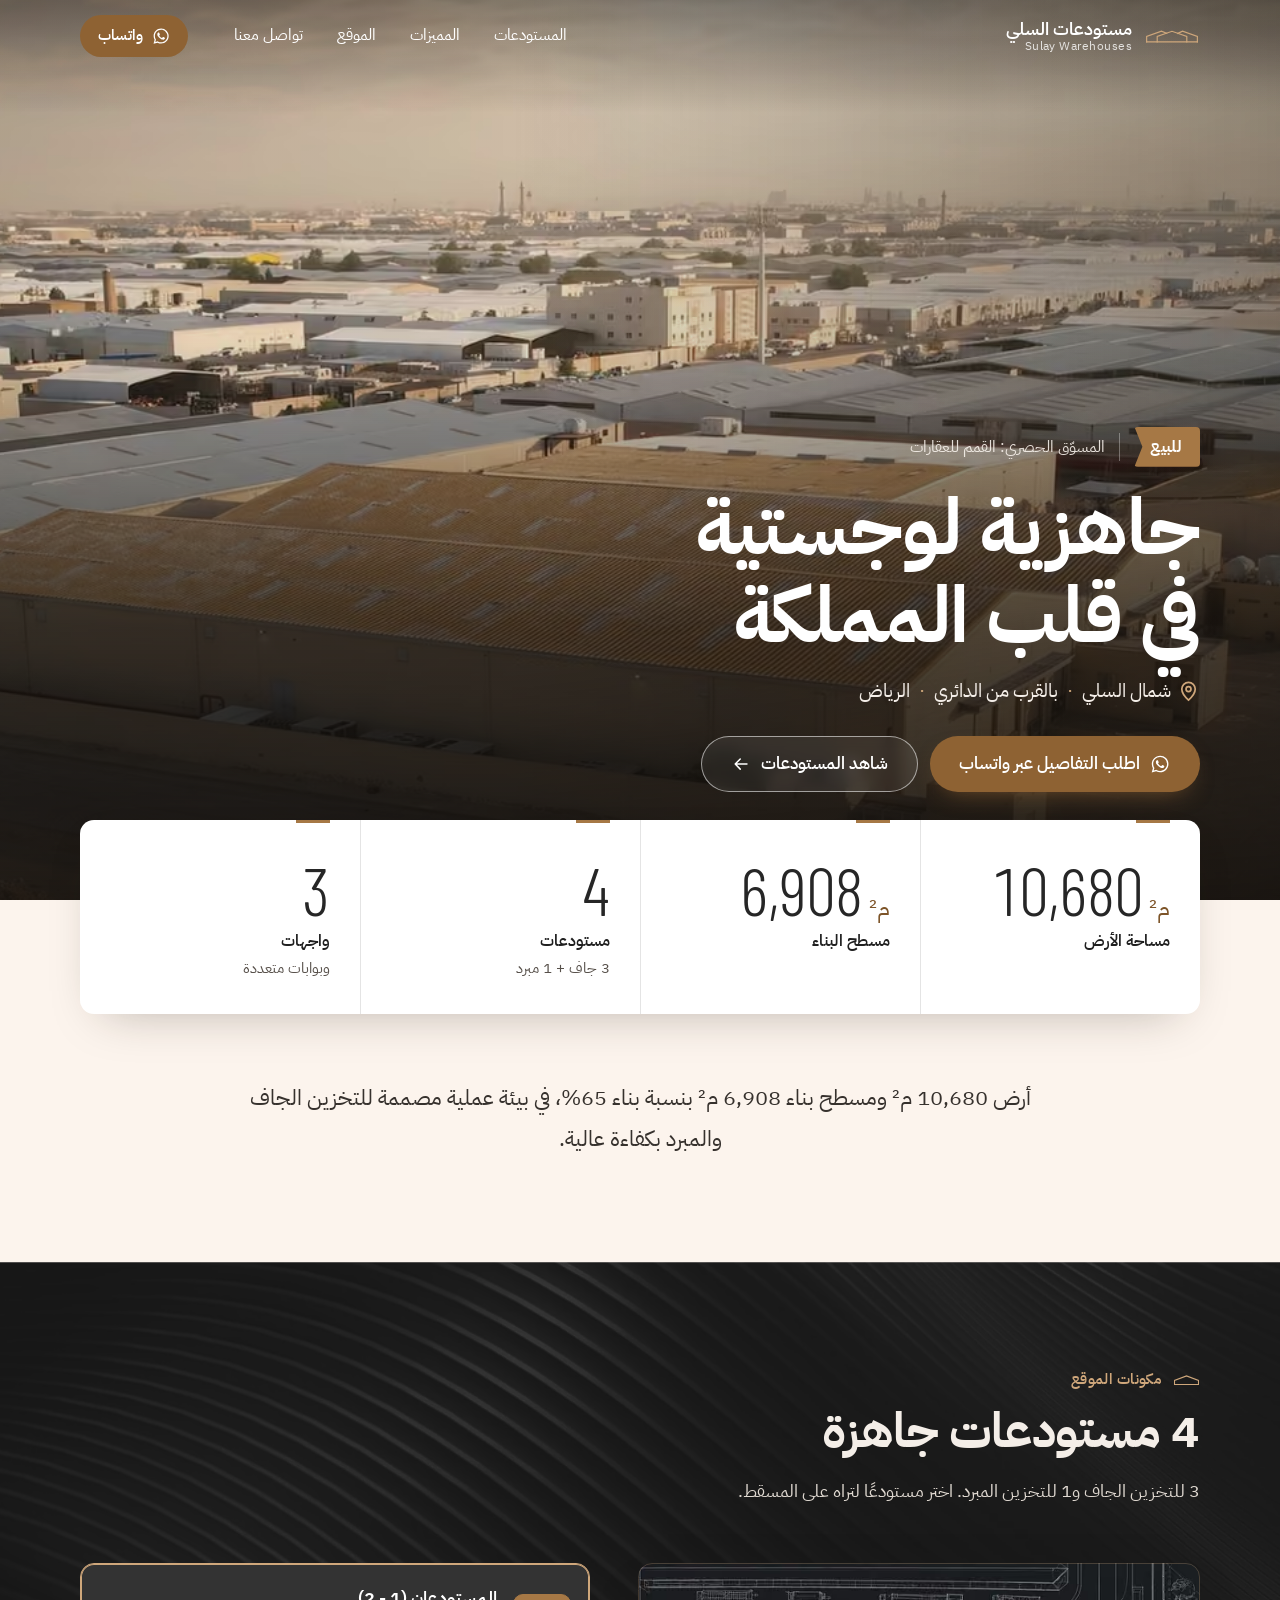
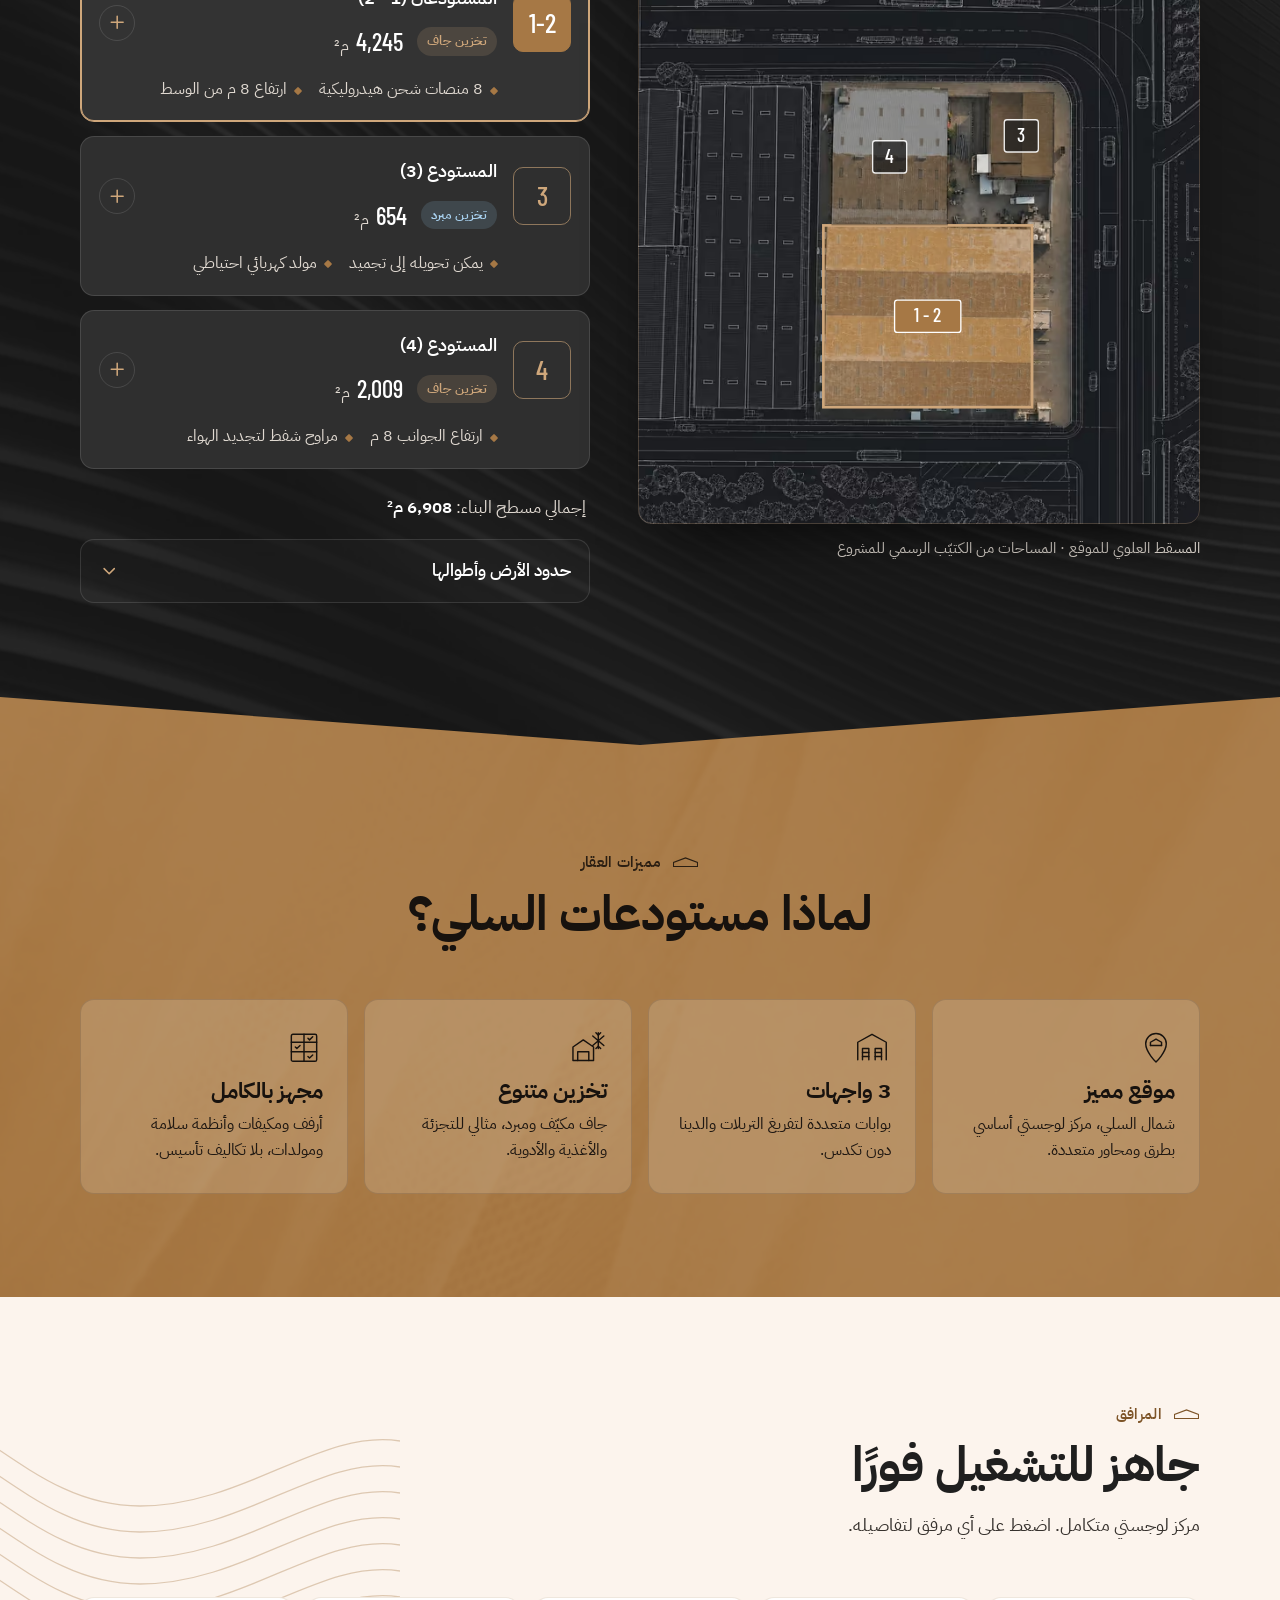
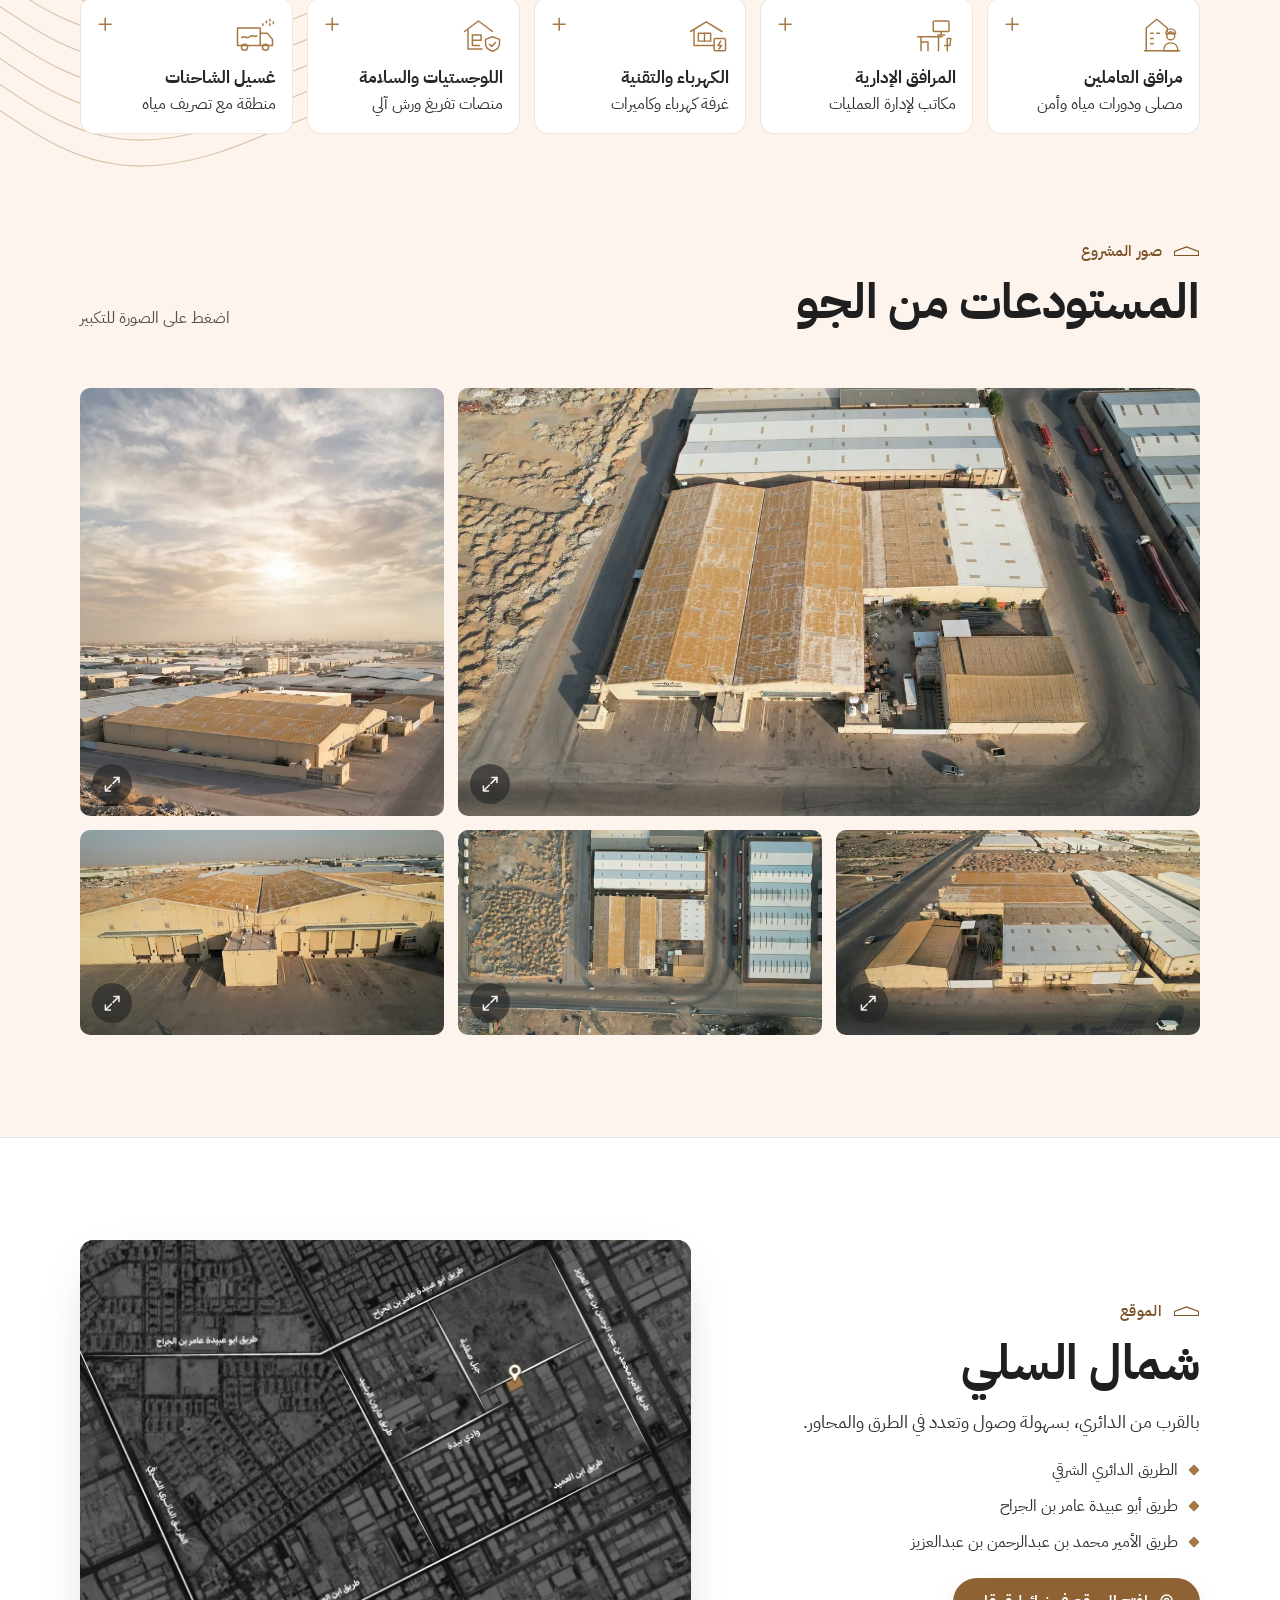
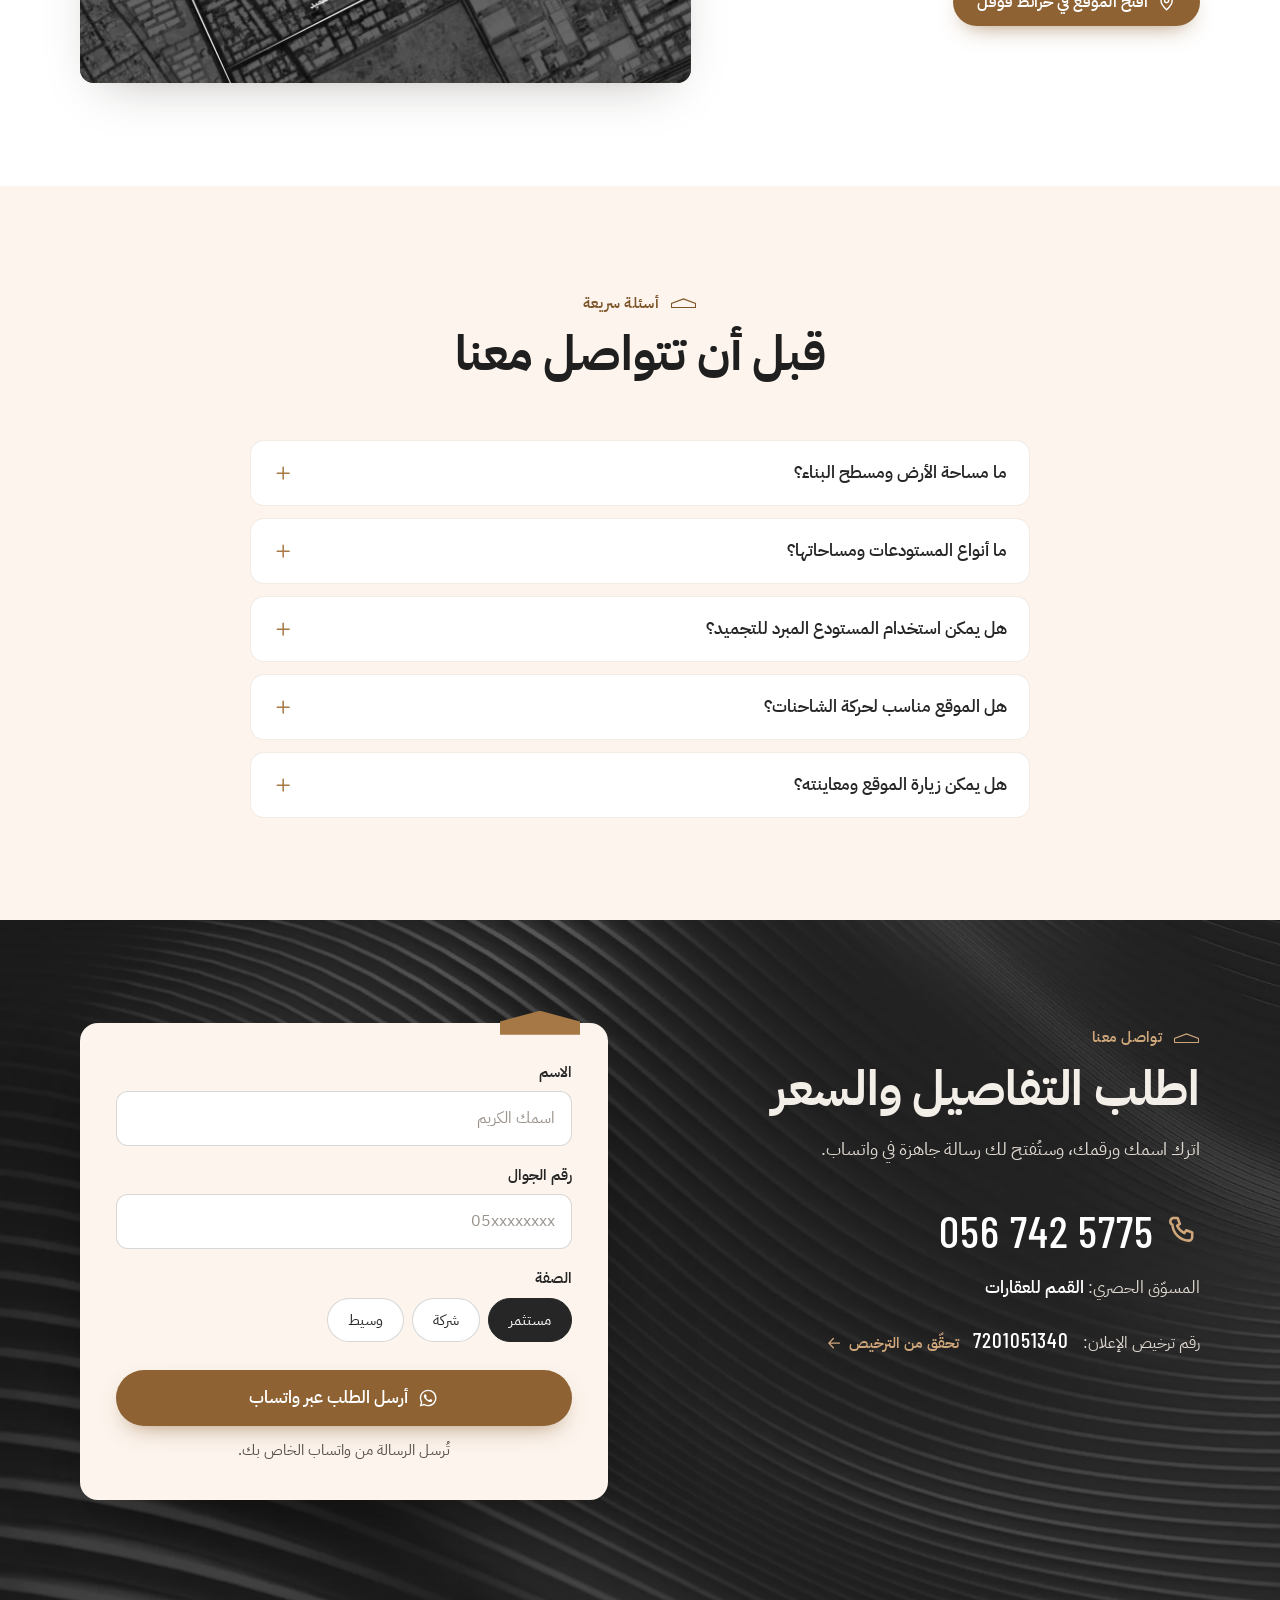
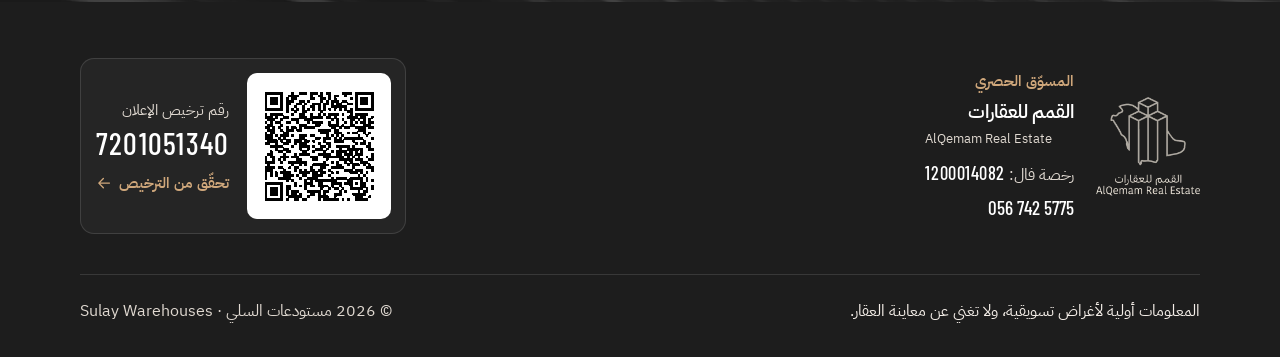
==== commit d9d4f17b: "Simplify page and shorten mobile layout - Phone hero uses a warehouse-focused aerial crop placed abo" ====
--- a/index.html
+++ b/index.html
@@ -26,10 +26,10 @@
   <link rel="icon" href="favicon-32.png" sizes="32x32" type="image/png">
   <link rel="apple-touch-icon" href="apple-touch-icon.png">
 
-  <link rel="preload" as="image" type="image/avif"
-        imagesrcset="img/hero-portrait-640.avif 640w, img/hero-portrait-960.avif 960w, img/hero-portrait-1280.avif 1280w"
+  <link rel="preload" as="image" type="image/avif" fetchpriority="high"
+        imagesrcset="img/hero-mobile-640.avif 640w, img/hero-mobile-960.avif 960w, img/hero-mobile-1280.avif 1280w"
         imagesizes="100vw" media="(max-aspect-ratio: 1/1)">
-  <link rel="preload" as="image" type="image/avif"
+  <link rel="preload" as="image" type="image/avif" fetchpriority="high"
         imagesrcset="img/hero-wide-1280.avif 1280w, img/hero-wide-1920.avif 1920w"
         imagesizes="100vw" media="(min-aspect-ratio: 1/1)">
   <link rel="stylesheet" href="css/style.css">
@@ -54,6 +54,10 @@
     <symbol id="i-shield" viewBox="0 0 24 24"><g fill="none" stroke="currentColor" stroke-width="1.6" stroke-linejoin="round"><path d="M12 3 5 6v5.5c0 4.3 3 7.7 7 9 4-1.3 7-4.7 7-9V6z"/><path d="m9 12 2.2 2.2L15.5 10" stroke-linecap="round"/></g></symbol>
 
     <!-- facility icons (line style, like the brochure) -->
+    <symbol id="g-pin" viewBox="0 0 48 48"><g fill="none" stroke="currentColor" stroke-width="1.8" stroke-linejoin="round" stroke-linecap="round"><path d="M24 43S11 30.5 11 20a13 13 0 0 1 26 0c0 10.5-13 23-13 23Z"/><path d="M17 22v-4l7-4 7 4v4"/><path d="M17 22h14"/></g></symbol>
+    <symbol id="g-gates" viewBox="0 0 48 48"><g fill="none" stroke="currentColor" stroke-width="1.8" stroke-linejoin="round" stroke-linecap="round"><path d="M6 40V18L24 8l18 10v22"/><path d="M12 40V26h8v14M28 40V26h8v14"/><path d="M12 31h8M28 31h8M12 36h8M28 36h8"/></g></symbol>
+    <symbol id="g-cold" viewBox="0 0 48 48"><g fill="none" stroke="currentColor" stroke-width="1.8" stroke-linejoin="round" stroke-linecap="round"><path d="M5 24 18 15l13 9v17H5z"/><path d="M11 41V30h14v11"/><path d="M37 6v20M30 10l14 12M44 10 30 22"/><path d="M34 6l3 3 3-3M34 26l3-3 3 3"/></g></symbol>
+    <symbol id="g-ready" viewBox="0 0 48 48"><g fill="none" stroke="currentColor" stroke-width="1.8" stroke-linejoin="round" stroke-linecap="round"><rect x="8" y="8" width="32" height="34" rx="2"/><path d="M8 18h32M8 30h32M24 8v34"/><path d="m29 13 2 2 4-4M13 24l2 2 4-4M29 36l2 2 4-4"/></g></symbol>
     <symbol id="f-workers" viewBox="0 0 48 48"><g fill="none" stroke="currentColor" stroke-width="1.7" stroke-linejoin="round" stroke-linecap="round"><path d="M6 42V16L18 6l12 10v4"/><path d="M11 22h3M11 28h3M11 34h3M18 22h3"/><path d="M26 42c0-6 3.6-9 8-9s8 3 8 9z"/><circle cx="34" cy="25" r="4.5"/><path d="M28.5 22.5a5.5 5.5 0 0 1 11 0z"/><path d="M4 42h40"/></g></symbol>
     <symbol id="f-office" viewBox="0 0 48 48"><g fill="none" stroke="currentColor" stroke-width="1.7" stroke-linejoin="round" stroke-linecap="round"><rect x="22" y="8" width="18" height="12" rx="1"/><path d="M31 20v4M27 24h8"/><path d="M4 26h28M8 26v16M28 26v16M8 32h8v10"/><path d="M38 28v14M38 28h4l-1 8h-6"/></g></symbol>
     <symbol id="f-power" viewBox="0 0 48 48"><g fill="none" stroke="currentColor" stroke-width="1.7" stroke-linejoin="round" stroke-linecap="round"><path d="M4 20 22 9l18 11"/><path d="M8 18v18h22"/><rect x="13" y="22" width="14" height="9"/><path d="M20 22v9"/><rect x="31" y="28" width="13" height="14" rx="1.5"/><path d="m38.5 31-3 5h4l-3 4"/></g></symbol>
@@ -89,9 +93,9 @@
       <picture>
         <source media="(min-aspect-ratio: 1/1)" type="image/avif" srcset="img/hero-wide-1280.avif 1280w, img/hero-wide-1920.avif 1920w" sizes="100vw">
         <source media="(min-aspect-ratio: 1/1)" type="image/webp" srcset="img/hero-wide-1280.webp 1280w, img/hero-wide-1920.webp 1920w" sizes="100vw">
-        <source type="image/avif" srcset="img/hero-portrait-640.avif 640w, img/hero-portrait-960.avif 960w, img/hero-portrait-1280.avif 1280w" sizes="100vw">
-        <source type="image/webp" srcset="img/hero-portrait-640.webp 640w, img/hero-portrait-960.webp 960w, img/hero-portrait-1280.webp 1280w" sizes="100vw">
-        <img src="img/hero-portrait-960.webp" width="960" height="1015" alt="لقطة جوية لمستودعات السلي بأسقفها الذهبية وسط المنطقة الصناعية في الرياض وقت الغروب" fetchpriority="high" decoding="async">
+        <source type="image/avif" srcset="img/hero-mobile-640.avif 640w, img/hero-mobile-960.avif 960w, img/hero-mobile-1280.avif 1280w" sizes="100vw">
+        <source type="image/webp" srcset="img/hero-mobile-640.webp 640w, img/hero-mobile-960.webp 960w, img/hero-mobile-1280.webp 1280w" sizes="100vw">
+        <img src="img/hero-mobile-960.webp" width="960" height="813" alt="لقطة جوية لمستودعات السلي تُظهر أسقفها الذهبية والساحة الداخلية والشوارع المحيطة" fetchpriority="high" decoding="async">
       </picture>
     </div>
     <div class="hero__shade" aria-hidden="true"></div>
@@ -101,13 +105,11 @@
         <span class="badge-sale">للبيع</span>
         <span class="hero__exclusive">المسوّق الحصري: القمم للعقارات</span>
       </div>
-      <p class="hero__name">مستودعات السلي <span class="dot" aria-hidden="true">·</span> <span lang="en" dir="ltr">Sulay Warehouses</span></p>
       <h1 id="hero-title" class="hero__title">جاهزية لوجستية <br class="br-md">في قلب المملكة</h1>
       <p class="hero__loc">
         <svg class="ico" aria-hidden="true"><use href="#i-pin"/></svg>
         شمال السلي <span class="dot" aria-hidden="true">·</span> بالقرب من الدائري <span class="dot" aria-hidden="true">·</span> الرياض
       </p>
-      <p class="hero__facts"><strong>10,680 م²</strong> أرض <span class="dot" aria-hidden="true">·</span> <strong>4 مستودعات</strong> جاهزة <span class="dot" aria-hidden="true">·</span> جاف ومبرد</p>
       <div class="hero__actions">
         <a class="btn btn--primary btn--lg" data-wa href="https://wa.me/966567425775" target="_blank" rel="noopener">
           <svg class="ico" aria-hidden="true"><use href="#i-wa"/></svg>اطلب التفاصيل عبر واتساب
@@ -139,7 +141,7 @@
           <span class="stat__label">واجهات <em>وبوابات متعددة</em></span>
         </li>
       </ul>
-      <p class="stats__about reveal">يمتد المشروع على مساحة إجمالية تبلغ 10,680 م²، وبإجمالي مسطح بناء يبلغ 6,908 م²، وبنسبة بناء 65%، ليقدم بيئة عملية مصممة لاستيعاب أنشطة التخزين الجاف والتخزين المبرد بكفاءة عالية.</p>
+      <p class="stats__about reveal">أرض 10,680 م² ومسطح بناء 6,908 م² بنسبة بناء 65%، في بيئة عملية مصممة للتخزين الجاف والمبرد بكفاءة عالية.</p>
     </div>
   </section>
 
@@ -149,7 +151,7 @@
       <header class="sec-head reveal">
         <p class="eyebrow">مكونات الموقع</p>
         <h2 class="sec-title" id="wh-title">4 مستودعات جاهزة</h2>
-        <p class="sec-lead">3 مستودعات للتخزين الجاف و1 للتخزين المبرد. اختر مستودعًا لتراه على المسقط.</p>
+        <p class="sec-lead">3 للتخزين الجاف و1 للتخزين المبرد. اختر مستودعًا لتراه على المسقط.</p>
       </header>
 
       <div class="wh">
@@ -160,7 +162,7 @@
               <source type="image/webp" srcset="img/site-plan-640.webp 640w, img/site-plan-960.webp 960w, img/site-plan-1254.webp 1254w" sizes="(min-width: 1000px) 560px, 100vw">
               <img src="img/site-plan-960.webp" width="1254" height="1254" loading="lazy" decoding="async" alt="المسقط العلوي لمستودعات السلي: الكتلة الكبيرة جنوبًا للمستودعين 1 و2، والمستودع 4 في الشمال الغربي، والمستودع 3 الصغير في الشمال الشرقي">
             </picture>
-            <svg class="plan__svg" viewBox="0 0 1254 1254" role="group" aria-label="مناطق المستودعات على المسقط">
+            <svg class="plan__svg" viewBox="0 0 1254 1254" preserveAspectRatio="xMidYMid slice" role="group" aria-label="مناطق المستودعات على المسقط">
               <g class="zone" data-zone="w12" tabindex="0" role="button" aria-label="المستودعان 1 و2 – تخزين جاف 4,245 م²">
                 <rect x="414" y="586" width="466" height="406"/>
                 <g class="zone__tag" transform="translate(647 789)"><rect x="-74" y="-36" width="148" height="72" rx="6"/><text y="13">1 - 2</text></g>
@@ -250,7 +252,7 @@
             </div>
           </article>
 
-          <p class="wh__total reveal"><span>الإجمالي</span> 4,245 + 654 + 2,009 = <b>6,908 م²</b> مسطح بناء</p>
+          <p class="wh__total reveal">إجمالي مسطح البناء: <b>6,908 م²</b></p>
 
           <details class="bounds reveal">
             <summary><span>حدود الأرض وأطوالها</span><svg class="ico" aria-hidden="true"><use href="#i-down"/></svg></summary>
@@ -285,28 +287,28 @@
         <p class="eyebrow">مميزات العقار</p>
         <h2 class="sec-title" id="ft-title">لماذا مستودعات السلي؟</h2>
       </header>
-      <div class="ft-grid">
-        <article class="ft reveal">
-          <span class="ft__no">01</span>
+      <ul class="ft-grid">
+        <li class="ft reveal">
+          <svg class="ft__ico" aria-hidden="true"><use href="#g-pin"/></svg>
           <h3>موقع مميز</h3>
-          <p>في شمال السلي، مركز لوجستي أساسي في الرياض، بسهولة وصول وتعدد في الطرق والمحاور.</p>
-        </article>
-        <article class="ft reveal">
-          <span class="ft__no">02</span>
+          <p>شمال السلي، مركز لوجستي أساسي بطرق ومحاور متعددة.</p>
+        </li>
+        <li class="ft reveal">
+          <svg class="ft__ico" aria-hidden="true"><use href="#g-gates"/></svg>
           <h3>3 واجهات</h3>
-          <p>ثلاث واجهات رئيسية وبوابات متعددة لحركة انسيابية وتفريغ الشاحنات بمختلف أحجامها (تريلات، دينا) دون تكدس.</p>
-        </article>
-        <article class="ft reveal">
-          <span class="ft__no">03</span>
+          <p>بوابات متعددة لتفريغ التريلات والدينا دون تكدس.</p>
+        </li>
+        <li class="ft reveal">
+          <svg class="ft__ico" aria-hidden="true"><use href="#g-cold"/></svg>
           <h3>تخزين متنوع</h3>
-          <p>تخزين جاف مكيّف وتخزين مبرد، خيار مثالي لشركات التجزئة والأغذية والأدوية.</p>
-        </article>
-        <article class="ft reveal">
-          <span class="ft__no">04</span>
+          <p>جاف مكيّف ومبرد، مثالي للتجزئة والأغذية والأدوية.</p>
+        </li>
+        <li class="ft reveal">
+          <svg class="ft__ico" aria-hidden="true"><use href="#g-ready"/></svg>
           <h3>مجهز بالكامل</h3>
-          <p>أرفف ومكيفات وأنظمة سلامة ومولدات، توفّر عليك تكاليف التأسيس الباهظة وتسرّع قرارك.</p>
-        </article>
-      </div>
+          <p>أرفف ومكيفات وأنظمة سلامة ومولدات، بلا تكاليف تأسيس.</p>
+        </li>
+      </ul>
     </div>
   </section>
 
@@ -316,33 +318,53 @@
       <header class="sec-head reveal">
         <p class="eyebrow">المرافق</p>
         <h2 class="sec-title" id="rd-title">جاهز للتشغيل فورًا</h2>
-        <p class="sec-lead">الموقع مجهز ليكون مركزًا لوجستيًا متكاملًا وجاهزًا للاستخدام الفوري.</p>
+        <p class="sec-lead">مركز لوجستي متكامل. اضغط على أي مرفق لتفاصيله.</p>
       </header>
       <ul class="fac">
         <li class="fac__item reveal">
-          <svg class="fac__ico" aria-hidden="true"><use href="#f-workers"/></svg>
-          <h3>مرافق العاملين</h3>
-          <p>مصلى، دورات مياه متعددة، غرف حراسة وأمن.</p>
+          <button class="fac__btn" type="button" aria-expanded="false" aria-controls="fac-1">
+            <svg class="fac__ico" aria-hidden="true"><use href="#f-workers"/></svg>
+            <span class="fac__t">مرافق العاملين</span>
+            <span class="fac__s">مصلى ودورات مياه وأمن</span>
+            <svg class="fac__plus ico" aria-hidden="true"><use href="#i-plus"/></svg>
+          </button>
+          <p class="fac__full" id="fac-1" hidden>مصلى، دورات مياه متعددة، غرف حراسة وأمن.</p>
         </li>
         <li class="fac__item reveal">
-          <svg class="fac__ico" aria-hidden="true"><use href="#f-office"/></svg>
-          <h3>المرافق الإدارية</h3>
-          <p>مكاتب إدارية مجهزة لإدارة العمليات ومراقبة المخزون.</p>
+          <button class="fac__btn" type="button" aria-expanded="false" aria-controls="fac-2">
+            <svg class="fac__ico" aria-hidden="true"><use href="#f-office"/></svg>
+            <span class="fac__t">المرافق الإدارية</span>
+            <span class="fac__s">مكاتب لإدارة العمليات</span>
+            <svg class="fac__plus ico" aria-hidden="true"><use href="#i-plus"/></svg>
+          </button>
+          <p class="fac__full" id="fac-2" hidden>مكاتب إدارية مجهزة لإدارة العمليات ومراقبة المخزون.</p>
         </li>
         <li class="fac__item reveal">
-          <svg class="fac__ico" aria-hidden="true"><use href="#f-power"/></svg>
-          <h3>الكهرباء والتقنية</h3>
-          <p>غرفة كهرباء رئيسية مستقلة، كاميرات مراقبة شاملة، تمديدات كهربائية متكاملة، ونقاط شحن للرافعات الشوكية الكهربائية.</p>
+          <button class="fac__btn" type="button" aria-expanded="false" aria-controls="fac-3">
+            <svg class="fac__ico" aria-hidden="true"><use href="#f-power"/></svg>
+            <span class="fac__t">الكهرباء والتقنية</span>
+            <span class="fac__s">غرفة كهرباء وكاميرات</span>
+            <svg class="fac__plus ico" aria-hidden="true"><use href="#i-plus"/></svg>
+          </button>
+          <p class="fac__full" id="fac-3" hidden>غرفة كهرباء رئيسية مستقلة، شبكة كاميرات مراقبة أمنية شاملة، تأسيس تمديدات كهربائية متكاملة، ونقاط شحن مخصصة للرافعات الشوكية الكهربائية.</p>
         </li>
         <li class="fac__item reveal">
-          <svg class="fac__ico" aria-hidden="true"><use href="#f-safety"/></svg>
-          <h3>اللوجستيات والسلامة</h3>
-          <p>منصات تفريغ هيدروليكية، بوابات تمرير سريعة، منصات ربط بين المستودعين (2) و(3)، مضخات وخزانات أرضية لنظام الرش الآلي، ومخارج طوارئ.</p>
+          <button class="fac__btn" type="button" aria-expanded="false" aria-controls="fac-4">
+            <svg class="fac__ico" aria-hidden="true"><use href="#f-safety"/></svg>
+            <span class="fac__t">اللوجستيات والسلامة</span>
+            <span class="fac__s">منصات تفريغ ورش آلي</span>
+            <svg class="fac__plus ico" aria-hidden="true"><use href="#i-plus"/></svg>
+          </button>
+          <p class="fac__full" id="fac-4" hidden>منصات تفريغ هيدروليكية، بوابات تمرير سريعة، منصات ربط بين المستودعين (2) و(3)، مضخات وخزانات مياه أرضية مخصصة لنظام الرش الآلي، ومخارج طوارئ.</p>
         </li>
         <li class="fac__item reveal">
-          <svg class="fac__ico" aria-hidden="true"><use href="#f-truck"/></svg>
-          <h3>غسيل الشاحنات</h3>
-          <p>منطقة مخصصة لغسيل الشاحنات مزودة بفتحات تصريف المياه.</p>
+          <button class="fac__btn" type="button" aria-expanded="false" aria-controls="fac-5">
+            <svg class="fac__ico" aria-hidden="true"><use href="#f-truck"/></svg>
+            <span class="fac__t">غسيل الشاحنات</span>
+            <span class="fac__s">منطقة مع تصريف مياه</span>
+            <svg class="fac__plus ico" aria-hidden="true"><use href="#i-plus"/></svg>
+          </button>
+          <p class="fac__full" id="fac-5" hidden>منطقة مخصصة لغسيل الشاحنات مزودة بفتحات تصريف المياه.</p>
         </li>
       </ul>
     </div>
@@ -356,7 +378,7 @@
           <p class="eyebrow">صور المشروع</p>
           <h2 class="sec-title" id="gl-title">المستودعات من الجو</h2>
         </div>
-        <p class="sec-note">اضغط على أي صورة لعرضها بملء الشاشة</p>
+        <p class="sec-note"><span class="only-m">اسحب للمزيد · </span>اضغط على الصورة للتكبير</p>
       </header>
       <ul class="gl">
         <li class="gl__item gl__item--a reveal">
@@ -416,43 +438,27 @@
   <!-- ===== الموقع ===== -->
   <section class="location" id="location" aria-labelledby="lc-title">
     <div class="container">
-      <header class="sec-head reveal">
-        <p class="eyebrow">الموقع</p>
-        <h2 class="sec-title" id="lc-title">شمال السلي · بالقرب من الدائري</h2>
-        <p class="sec-lead">موقع مميز في شمال السلي بمدينة الرياض، يتميز بسهولة الوصول وتعدد الطرق والمحاور.</p>
-      </header>
-
       <div class="lc">
-        <figure class="lc__map reveal">
-          <picture>
-            <source type="image/avif" srcset="img/location-map-640.avif 640w, img/location-map-1240.avif 1240w" sizes="(min-width: 1000px) 640px, 100vw">
-            <source type="image/webp" srcset="img/location-map-640.webp 640w, img/location-map-1240.webp 1240w" sizes="(min-width: 1000px) 640px, 100vw">
-            <img src="img/location-map-1240.webp" width="1240" height="900" loading="lazy" decoding="async" alt="خريطة الموقع من الكتيّب تُظهر المشروع بين طريق أبو عبيدة عامر بن الجراح وطريق الأمير محمد بن عبدالرحمن بن عبدالعزيز وطريق ابن العميد وطريق هارون الرشيد، بالقرب من الطريق الدائري الشرقي">
-          </picture>
-          <figcaption>خريطة الطرق المحيطة (من الكتيّب)</figcaption>
-        </figure>
-
         <div class="lc__side reveal">
-          <h3 class="lc__h">الطرق المحيطة</h3>
+          <p class="eyebrow">الموقع</p>
+          <h2 class="sec-title" id="lc-title">شمال السلي</h2>
+          <p class="sec-lead">بالقرب من الدائري، بسهولة وصول وتعدد في الطرق والمحاور.</p>
           <ul class="roads">
             <li>الطريق الدائري الشرقي</li>
             <li>طريق أبو عبيدة عامر بن الجراح</li>
             <li>طريق الأمير محمد بن عبدالرحمن بن عبدالعزيز</li>
-            <li>طريق ابن العميد</li>
-            <li>طريق هارون الرشيد</li>
-            <li>شارع جبل صقلية</li>
-            <li>شارع وادي بيدة</li>
           </ul>
-          <div class="minimap" id="minimap" role="region" aria-label="خريطة تفاعلية لموقع المستودعات">
-            <div class="minimap__fallback">
-              <svg class="ico" aria-hidden="true"><use href="#i-pin"/></svg>
-              <span>24.664919, 46.821394</span>
-            </div>
-          </div>
-          <a class="btn btn--primary btn--block" data-maps href="https://maps.app.goo.gl/PNKK8Bb3xH5HjBYRA" target="_blank" rel="noopener">
+          <a class="btn btn--primary" data-maps href="https://maps.app.goo.gl/PNKK8Bb3xH5HjBYRA" target="_blank" rel="noopener">
             <svg class="ico" aria-hidden="true"><use href="#i-pin"/></svg>افتح الموقع في خرائط قوقل
           </a>
         </div>
+        <figure class="lc__map reveal">
+          <picture>
+            <source type="image/avif" srcset="img/location-map-640.avif 640w, img/location-map-1240.avif 1240w" sizes="(min-width: 1000px) 680px, 100vw">
+            <source type="image/webp" srcset="img/location-map-640.webp 640w, img/location-map-1240.webp 1240w" sizes="(min-width: 1000px) 680px, 100vw">
+            <img src="img/location-map-1240.webp" width="1240" height="900" loading="lazy" decoding="async" alt="خريطة الموقع تُظهر المشروع بين طريق أبو عبيدة عامر بن الجراح وطريق الأمير محمد بن عبدالرحمن بن عبدالعزيز وطريق ابن العميد وطريق هارون الرشيد، بالقرب من الطريق الدائري الشرقي">
+          </picture>
+        </figure>
       </div>
     </div>
   </section>
@@ -503,20 +509,11 @@
           </a>
           <p class="ct__by">المسوّق الحصري: <b>القمم للعقارات</b></p>
 
-          <div class="license">
-            <a class="license__qr" data-ad-url href="https://eservicesredp.rega.gov.sa/public/OfficesBroker/ElanDetails/08dee73b-2738-45da-88b0-4c61b971b4ed" target="_blank" rel="noopener" aria-label="تحقّق من ترخيص الإعلان في الهيئة العامة للعقار">
-              <img data-qr src="img/ad-license-qr.png" width="140" height="142" loading="lazy" alt="رمز QR لترخيص الإعلان العقاري">
-            </a>
-            <div class="license__info">
-              <span class="license__label">رقم ترخيص الإعلان</span>
-              <span class="license__num" data-cfg="adLicense">7201051340</span>
-              <a class="license__link" data-ad-url href="https://eservicesredp.rega.gov.sa/public/OfficesBroker/ElanDetails/08dee73b-2738-45da-88b0-4c61b971b4ed" target="_blank" rel="noopener">تحقّق من الترخيص<svg class="ico" aria-hidden="true"><use href="#i-arrow"/></svg></a>
-            </div>
-          </div>
+          <p class="ct__license">رقم ترخيص الإعلان: <b data-cfg="adLicense">7201051340</b>
+            <a class="license__link" data-ad-url href="https://eservicesredp.rega.gov.sa/public/OfficesBroker/ElanDetails/08dee73b-2738-45da-88b0-4c61b971b4ed" target="_blank" rel="noopener">تحقّق من الترخيص<svg class="ico" aria-hidden="true"><use href="#i-arrow"/></svg></a></p>
         </div>
 
         <form class="form reveal" id="lead-form" novalidate>
-          <h3 class="form__title">بياناتك</h3>
           <div class="field">
             <label for="f-name">الاسم</label>
             <input id="f-name" name="name" type="text" autocomplete="name" required placeholder="اسمك الكريم">
@@ -538,7 +535,7 @@
           <button class="btn btn--primary btn--lg btn--block" type="submit">
             <svg class="ico" aria-hidden="true"><use href="#i-wa"/></svg>أرسل الطلب عبر واتساب
           </button>
-          <p class="form__note">لا نشارك بياناتك مع أي طرف. الرسالة تُرسل من واتساب الخاص بك.</p>
+          <p class="form__note">تُرسل الرسالة من واتساب الخاص بك.</p>
         </form>
       </div>
     </div>
--- a/css/style.css
+++ b/css/style.css
@@ -5,11 +5,11 @@
 
 /* ---------- Fonts (self-hosted) ---------- */
 @font-face { font-family: "Plex Arabic"; font-weight: 400; font-display: swap;
-  src: url("../fonts/plex-arabic-arabic-400.woff2") format("woff2"); unicode-range: U+0600-06FF, U+0750-077F, U+0870-088E, U+0890-0891, U+0898-08E1, U+08E3-08FF, U+200C-200E, U+2010-2011, U+204F, U+2E41, U+FB50-FDFF, U+FE70-FE74, U+FE76-FEFC; }
+  src: url("../fonts/plex-arabic-arabic-400.woff2") format("woff2"); unicode-range: U+0600-06FF, U+200C-200F; }
 @font-face { font-family: "Plex Arabic"; font-weight: 600; font-display: swap;
-  src: url("../fonts/plex-arabic-arabic-600.woff2") format("woff2"); unicode-range: U+0600-06FF, U+0750-077F, U+0870-088E, U+0890-0891, U+0898-08E1, U+08E3-08FF, U+200C-200E, U+2010-2011, U+204F, U+2E41, U+FB50-FDFF, U+FE70-FE74, U+FE76-FEFC; }
+  src: url("../fonts/plex-arabic-arabic-600.woff2") format("woff2"); unicode-range: U+0600-06FF, U+200C-200F; }
 @font-face { font-family: "Plex Arabic"; font-weight: 700; font-display: swap;
-  src: url("../fonts/plex-arabic-arabic-700.woff2") format("woff2"); unicode-range: U+0600-06FF, U+0750-077F, U+0870-088E, U+0890-0891, U+0898-08E1, U+08E3-08FF, U+200C-200E, U+2010-2011, U+204F, U+2E41, U+FB50-FDFF, U+FE70-FE74, U+FE76-FEFC; }
+  src: url("../fonts/plex-arabic-arabic-700.woff2") format("woff2"); unicode-range: U+0600-06FF, U+200C-200F; }
 @font-face { font-family: "Plex Arabic"; font-weight: 400; font-display: swap;
   src: url("../fonts/plex-arabic-latin-400.woff2") format("woff2"); unicode-range: U+0000-00FF, U+0131, U+0152-0153, U+02BB-02BC, U+02C6, U+02DA, U+02DC, U+2000-206F, U+20AC, U+2122, U+2191, U+2193, U+2212, U+2215, U+FEFF, U+FFFD; }
 @font-face { font-family: "Plex Arabic"; font-weight: 600; font-display: swap;
@@ -37,10 +37,10 @@
   --white: #FFFFFF;
   --grey-100: #F3F1EE;
   --ink: #1F1F1F;
-  --ink-2: #4A4542;
-  --ink-3: #6B645E;
+  --ink-2: #36312D;
+  --ink-3: #57504A;
   --on-dark: #F4EEE8;
-  --on-dark-2: #C9C2BA;
+  --on-dark-2: #E0D9D1;
   --line-light: rgba(38, 38, 38, .12);
   --line-dark: rgba(255, 255, 255, .12);
 
@@ -54,7 +54,7 @@
   --gutter: clamp(16px, 4vw, 40px);
   --header-h: 72px;
   --ease: cubic-bezier(.2, .7, .2, 1);
-  --section-y: clamp(72px, 10vw, 128px);
+  --section-y: clamp(40px, 8vw, 112px);
 }
 
 /* ---------- Base ---------- */
@@ -160,11 +160,12 @@
 }
 .hero__media { position: absolute; inset: -6% 0 0; z-index: -2; will-change: transform; }
 .hero__media picture, .hero__media img { width: 100%; height: 100%; }
-.hero__media img { object-fit: cover; object-position: 50% 70%; }
+.hero__media img { object-fit: cover; object-position: 50% 40%; }
+@media (min-aspect-ratio: 1/1) { .hero__media img { object-position: 50% 70%; } }
 .hero__shade {
   position: absolute; inset: 0; z-index: -1;
   background:
-    linear-gradient(to top, rgba(22, 18, 14, .92) 0%, rgba(22, 18, 14, .62) 38%, rgba(22, 18, 14, .08) 70%),
+    linear-gradient(to top, rgba(22, 18, 14, .94) 0%, rgba(22, 18, 14, .7) 30%, rgba(22, 18, 14, .1) 62%),
     linear-gradient(to left, rgba(22, 18, 14, .35), rgba(22, 18, 14, 0) 60%);
 }
 .hero__content { position: relative; }
@@ -176,19 +177,15 @@
   clip-path: polygon(0 0, 100% 0, 100% 100%, 0 100%, 8px 50%);
   letter-spacing: .02em;
 }
-.hero__exclusive { font-size: .92rem; color: var(--on-dark); opacity: .92; padding-inline-start: 14px; border-inline-start: 1px solid rgba(255, 255, 255, .35); }
-.hero__name { font-size: 1rem; font-weight: 500; color: var(--bronze-light); margin-block-end: 6px; letter-spacing: .01em; }
-.hero__name span { font-size: .9em; opacity: .9; }
+.hero__exclusive { font-size: 1rem; color: var(--on-dark); opacity: .92; padding-inline-start: 14px; border-inline-start: 1px solid rgba(255, 255, 255, .35); }
 .hero__title {
   font-size: clamp(2.3rem, 7.4vw, 4.9rem); font-weight: 700; line-height: 1.12; letter-spacing: -.01em;
   text-wrap: balance; max-width: 14ch;
 }
 .br-md { display: none; }
 @media (min-width: 700px) { .br-md { display: inline; } }
-.hero__loc { display: flex; align-items: center; flex-wrap: wrap; gap: 6px; margin-block-start: 18px; font-size: clamp(1rem, 2.4vw, 1.2rem); font-weight: 500; color: var(--on-dark); }
+.hero__loc { display: flex; align-items: center; flex-wrap: wrap; gap: 6px; margin-block-start: 14px; font-size: clamp(1rem, 2.4vw, 1.2rem); font-weight: 500; color: var(--on-dark); }
 .hero__loc .ico { color: var(--bronze-light); }
-.hero__facts { margin-block-start: 6px; font-size: clamp(.98rem, 2.2vw, 1.1rem); color: var(--on-dark-2); }
-.hero__facts strong { color: #fff; font-weight: 600; }
 .hero__actions { display: flex; flex-wrap: wrap; gap: 12px; margin-block-start: 28px; }
 @media (max-width: 520px) { .hero__actions .btn { width: 100%; } }
 .hero__scroll {
@@ -201,16 +198,16 @@
 @media (max-width: 899px) { .hero__scroll { display: none; } }
 
 /* ---------- Section heads ---------- */
-.sec-head { margin-block-end: clamp(32px, 5vw, 56px); max-width: 680px; }
+.sec-head { margin-block-end: clamp(22px, 5vw, 56px); max-width: 680px; }
 .sec-head--center { margin-inline: auto; text-align: center; }
 .sec-head--row { max-width: none; display: flex; flex-wrap: wrap; align-items: flex-end; justify-content: space-between; gap: 8px 24px; }
-.eyebrow { display: inline-flex; align-items: center; gap: 10px; font-size: .92rem; font-weight: 600; color: var(--bronze-ink); margin-block-end: 10px; letter-spacing: .02em; }
+.eyebrow { display: inline-flex; align-items: center; gap: 10px; font-size: .95rem; font-weight: 600; color: var(--bronze-ink); margin-block-end: 10px; letter-spacing: .02em; }
 .eyebrow::before { content: ""; width: 28px; height: 10px; background: currentColor; -webkit-mask: url("data:image/svg+xml,%3Csvg xmlns='http://www.w3.org/2000/svg' viewBox='0 0 60 24'%3E%3Cpath d='M1 23V13L30 2l29 11v10z' fill='none' stroke='black' stroke-width='3'/%3E%3C/svg%3E") center/contain no-repeat; mask: url("data:image/svg+xml,%3Csvg xmlns='http://www.w3.org/2000/svg' viewBox='0 0 60 24'%3E%3Cpath d='M1 23V13L30 2l29 11v10z' fill='none' stroke='black' stroke-width='3'/%3E%3C/svg%3E") center/contain no-repeat; }
 .section--dark .eyebrow { color: var(--bronze-light); }
 .sec-title { font-size: clamp(1.9rem, 4.6vw, 3rem); font-weight: 700; line-height: 1.2; letter-spacing: -.005em; text-wrap: balance; }
 .sec-lead { margin-block-start: 14px; font-size: clamp(1.02rem, 2vw, 1.15rem); color: var(--ink-2); max-width: 60ch; }
 .section--dark .sec-lead { color: var(--on-dark-2); }
-.sec-note { color: var(--ink-3); font-size: .95rem; }
+.sec-note { color: var(--ink-3); font-size: 1rem; }
 
 /* ---------- Stats ---------- */
 .stats { position: relative; z-index: 2; padding-block-end: var(--section-y); }
@@ -226,7 +223,7 @@
 .stat__num { font-family: var(--font-num); font-weight: 300; font-size: clamp(2.6rem, 9vw, 4.2rem); line-height: 1; color: var(--charcoal); display: flex; align-items: baseline; gap: 6px; font-variant-numeric: tabular-nums; direction: ltr; justify-content: flex-end; }
 .stat__num small { font-family: var(--font); font-size: .34em; font-weight: 500; color: var(--bronze-ink); }
 .stat__label { font-weight: 600; font-size: 1rem; color: var(--ink); }
-.stat__label em { display: block; font-style: normal; font-weight: 400; font-size: .86rem; color: var(--ink-3); }
+.stat__label em { display: block; font-style: normal; font-weight: 400; font-size: .95rem; color: var(--ink-3); }
 .stat::after { content: ""; position: absolute; inset-inline-start: 18px; top: 0; width: 34px; height: 3px; background: var(--bronze); }
 @media (min-width: 900px) {
   .stats__grid { grid-template-columns: repeat(4, 1fr); margin-block-start: -80px; }
@@ -265,7 +262,7 @@
 .zone.is-active > rect { fill: rgba(166, 120, 69, .38); stroke: var(--bronze-light); stroke-width: 6; }
 .zone.is-active .zone__tag rect { fill: var(--bronze); stroke: #fff; }
 .plan__svg.has-active .zone:not(.is-active) > rect { fill: rgba(10, 10, 10, .35); }
-.plan__cap { margin-block-start: 12px; font-size: .86rem; color: var(--on-dark-2); }
+.plan__cap { margin-block-start: 12px; font-size: .92rem; color: var(--on-dark-2); }
 
 .wh__cards { display: grid; gap: 14px; }
 .whc {
@@ -288,29 +285,28 @@
 .whc__main { flex: 1; display: flex; flex-direction: column; gap: 6px; min-width: 0; }
 .whc__title { font-size: 1.15rem; font-weight: 600; color: #fff; }
 .whc__meta { display: flex; align-items: center; flex-wrap: wrap; gap: 6px 14px; }
-.whc__area { font-size: .98rem; color: var(--on-dark-2); }
+.whc__area { font-size: 1rem; color: var(--on-dark-2); }
 .whc__area b { font-family: var(--font-num); font-weight: 500; font-size: 1.55rem; color: #fff; margin-inline-end: 3px; }
 .tag { display: inline-block; font-size: .8rem; font-weight: 600; padding: 3px 10px; border-radius: 999px; }
 .tag--dry { background: rgba(207, 167, 123, .16); color: var(--bronze-light); }
 .tag--cold { background: rgba(150, 196, 230, .16); color: #A9D2F0; }
 .whc__toggle { flex: none; display: grid; place-items: center; width: 36px; height: 36px; border-radius: 50%; border: 1px solid var(--line-dark); color: var(--bronze-light); transition: transform .35s var(--ease), background-color .3s; }
 .whc__head[aria-expanded="true"] .whc__toggle { transform: rotate(45deg); background: rgba(207, 167, 123, .14); }
-.whc__keys { display: flex; flex-wrap: wrap; gap: 6px 18px; padding: 4px 18px 18px; padding-inline-start: 92px; font-size: .94rem; color: var(--on-dark-2); }
+.whc__keys { display: flex; flex-wrap: wrap; gap: 6px 18px; padding: 4px 18px 18px; padding-inline-start: 92px; font-size: 1rem; color: var(--on-dark-2); }
 .whc__keys li { position: relative; padding-inline-start: 14px; }
 .whc__keys li::before { content: ""; position: absolute; inset-inline-start: 0; top: .78em; width: 6px; height: 6px; border-radius: 1px; background: var(--bronze); transform: rotate(45deg); }
 @media (max-width: 480px) { .whc__keys { padding-inline-start: 18px; } }
 .whc__more { padding: 0 18px 20px; }
 .whc__more .ticks { border-block-start: 1px solid var(--line-dark); padding-block-start: 14px; }
 .ticks { display: grid; gap: 8px; }
-.ticks li { position: relative; padding-inline-start: 26px; font-size: .97rem; line-height: 1.7; color: var(--on-dark); }
+.ticks li { position: relative; padding-inline-start: 26px; font-size: 1rem; line-height: 1.7; color: var(--on-dark); }
 .ticks li::before {
   content: ""; position: absolute; inset-inline-start: 0; top: .45em; width: 16px; height: 16px; background: var(--bronze-light);
   -webkit-mask: url("data:image/svg+xml,%3Csvg xmlns='http://www.w3.org/2000/svg' viewBox='0 0 24 24'%3E%3Cpath d='m5 12.5 4.2 4L19 7' fill='none' stroke='black' stroke-width='2.6' stroke-linecap='round' stroke-linejoin='round'/%3E%3C/svg%3E") center/contain no-repeat;
           mask: url("data:image/svg+xml,%3Csvg xmlns='http://www.w3.org/2000/svg' viewBox='0 0 24 24'%3E%3Cpath d='m5 12.5 4.2 4L19 7' fill='none' stroke='black' stroke-width='2.6' stroke-linecap='round' stroke-linejoin='round'/%3E%3C/svg%3E") center/contain no-repeat;
 }
-.wh__total { display: flex; flex-wrap: wrap; align-items: baseline; gap: 4px 10px; padding: 14px 4px 4px; font-size: .95rem; color: var(--on-dark-2); }
-.wh__total span { color: var(--bronze-light); font-weight: 600; }
-.wh__total b { color: #fff; font-weight: 600; }
+.wh__total { padding: 10px 4px 2px; font-size: 1.05rem; color: var(--on-dark-2); }
+.wh__total b { color: #fff; font-weight: 600; white-space: nowrap; }
 
 .bounds { border: 1px solid var(--line-dark); border-radius: var(--radius); background: rgba(255, 255, 255, .02); }
 .bounds summary { list-style: none; display: flex; align-items: center; justify-content: space-between; gap: 12px; padding: 16px 18px; cursor: pointer; font-weight: 600; color: #fff; border-radius: var(--radius); }
@@ -330,27 +326,28 @@
 .bounds__list div { display: grid; grid-template-columns: 64px 1fr; gap: 10px; align-items: baseline; padding-block-end: 8px; border-block-end: 1px dashed var(--line-dark); }
 .bounds__list div:last-child { border: 0; padding: 0; }
 .bounds__list dt { color: var(--bronze-light); font-weight: 600; }
-.bounds__list dd { margin: 0; color: var(--on-dark); font-size: .96rem; }
+.bounds__list dd { margin: 0; color: var(--on-dark); font-size: 1rem; }
 
 /* ---------- Features (bronze) ---------- */
 .features {
   position: relative; margin-block-start: -48px; padding-block: calc(var(--section-y) + 48px) var(--section-y);
-  background: var(--bronze-deep);
-  color: #fff;
-  z-index: 0;
-  overflow: hidden;
-}
-.features::before { content: ""; position: absolute; inset: 0; background: center/cover; mix-blend-mode: soft-light; opacity: .55; pointer-events: none; }
+  background: var(--bronze); color: #17120E;
+  z-index: 0; overflow: hidden;
+}
+.features::before { content: ""; position: absolute; inset: 0; background: center/cover; mix-blend-mode: soft-light; opacity: .12; pointer-events: none; }
 .features > .container { position: relative; }
-.features .eyebrow { color: #F3DEC6; }
-.features .sec-title { color: #fff; }
-.ft-grid { display: grid; gap: 0; border-block-start: 1px solid rgba(255, 255, 255, .25); }
-@media (min-width: 760px) { .ft-grid { grid-template-columns: 1fr 1fr; } .ft:nth-child(odd) { border-inline-end: 1px solid rgba(255, 255, 255, .25); } }
-.ft { position: relative; padding: 30px 4px 32px; border-block-end: 1px solid rgba(255, 255, 255, .25); }
-@media (min-width: 760px) { .ft { padding: 40px clamp(24px, 4vw, 56px) 44px; } }
-.ft__no { display: block; font-family: var(--font-num); font-weight: 300; font-size: 1.1rem; letter-spacing: .1em; color: #F3DEC6; margin-block-end: 8px; }
-.ft h3 { font-size: clamp(1.45rem, 3vw, 1.9rem); font-weight: 700; color: #fff; margin-block-end: 8px; }
-.ft p { color: #F7EDE2; font-size: 1.04rem; max-width: 40ch; }
+.features .eyebrow { color: #2A1E12; }
+.features .sec-title { color: #17120E; }
+.ft-grid { display: grid; grid-template-columns: 1fr 1fr; gap: 10px; }
+@media (min-width: 900px) { .ft-grid { grid-template-columns: repeat(4, 1fr); gap: 16px; } }
+.ft {
+  padding: 18px 16px 20px; border-radius: var(--radius);
+  background: rgba(252, 244, 237, .16); border: 1px solid rgba(23, 18, 14, .14);
+}
+@media (min-width: 900px) { .ft { padding: 28px 24px 30px; } }
+.ft__ico { width: 38px; height: 38px; color: #17120E; margin-block-end: 10px; }
+.ft h3 { font-size: clamp(1.12rem, 2.4vw, 1.4rem); font-weight: 700; color: #17120E; margin-block-end: 4px; line-height: 1.35; }
+.ft p { color: #1E1712; font-size: 1rem; line-height: 1.65; }
 
 /* ---------- Ready / facilities ---------- */
 .ready { position: relative; padding-block: var(--section-y); background: var(--cream); overflow: hidden; }
@@ -359,27 +356,40 @@
   background: url("data:image/svg+xml,%3Csvg xmlns='http://www.w3.org/2000/svg' viewBox='0 0 400 400' fill='none' stroke='%23A67845' stroke-width='1'%3E%3Cpath d='M0 40c80 20 120 90 200 90s140-60 200-50'/%3E%3Cpath d='M0 60c80 20 120 90 200 90s140-60 200-50'/%3E%3Cpath d='M0 80c80 20 120 90 200 90s140-60 200-50'/%3E%3Cpath d='M0 100c80 20 120 90 200 90s140-60 200-50'/%3E%3Cpath d='M0 120c80 20 120 90 200 90s140-60 200-50'/%3E%3Cpath d='M0 140c80 20 120 90 200 90s140-60 200-50'/%3E%3Cpath d='M0 160c80 20 120 90 200 90s140-60 200-50'/%3E%3Cpath d='M0 180c80 20 120 90 200 90s140-60 200-50'/%3E%3Cpath d='M0 200c80 20 120 90 200 90s140-60 200-50'/%3E%3Cpath d='M0 220c80 20 120 90 200 90s140-60 200-50'/%3E%3Cpath d='M0 240c80 20 120 90 200 90s140-60 200-50'/%3E%3C/svg%3E") center/contain no-repeat;
 }
 .ready > .container { position: relative; }
-.fac { display: grid; grid-template-columns: 1fr; gap: 14px; }
-@media (min-width: 640px) { .fac { grid-template-columns: repeat(2, 1fr); } }
-@media (min-width: 1080px) { .fac { grid-template-columns: repeat(5, 1fr); gap: 16px; } }
-.fac__item { background: var(--white); border-radius: var(--radius); padding: 24px 22px 26px; border: 1px solid rgba(166, 120, 69, .14); transition: transform .35s var(--ease), box-shadow .35s var(--ease), border-color .35s; }
-.fac__item:hover { transform: translateY(-4px); box-shadow: var(--shadow); border-color: rgba(166, 120, 69, .35); }
-.fac__ico { width: 52px; height: 52px; color: var(--bronze); margin-block-end: 14px; }
-.fac__item h3 { font-size: 1.12rem; font-weight: 700; color: var(--charcoal); margin-block-end: 6px; }
-.fac__item p { font-size: .95rem; line-height: 1.75; color: var(--ink-2); }
-@media (max-width: 639px) {
-  .fac__item { display: grid; grid-template-columns: 52px 1fr; column-gap: 16px; padding: 20px; }
-  .fac__ico { grid-row: span 2; margin: 0; }
-}
+.fac { display: grid; grid-template-columns: 1fr; gap: 8px; align-items: start; }
+@media (min-width: 640px) and (max-width: 1079px) { .fac { grid-template-columns: 1fr 1fr; } }
+@media (min-width: 1080px) { .fac { grid-template-columns: repeat(5, 1fr); gap: 14px; } }
+.fac__item { background: var(--white); border-radius: var(--radius); border: 1px solid rgba(166, 120, 69, .18); transition: border-color .3s, box-shadow .3s; }
+.fac__item:has([aria-expanded="true"]) { border-color: rgba(166, 120, 69, .5); box-shadow: 0 14px 36px -26px rgba(38, 30, 20, .45); }
+@media (min-width: 640px) and (max-width: 1079px) { .fac__item:last-child { grid-column: 1 / -1; } }
+.fac__btn {
+  position: relative; width: 100%; display: flex; flex-direction: column; align-items: flex-start; gap: 2px;
+  padding: 16px 16px 16px; background: none; border: 0; cursor: pointer; text-align: start; border-radius: var(--radius); color: inherit;
+}
+.fac__ico { width: 42px; height: 42px; color: var(--bronze); margin-block-end: 8px; }
+.fac__t { font-size: 1.05rem; font-weight: 700; color: var(--charcoal); line-height: 1.4; }
+.fac__s { font-size: 1rem; color: var(--ink-2); line-height: 1.55; }
+.fac__plus { position: absolute; top: 16px; inset-inline-end: 14px; color: var(--bronze); transition: transform .35s var(--ease); }
+.fac__btn[aria-expanded="true"] .fac__plus { transform: rotate(45deg); }
+.fac__full { padding: 0 16px 18px; font-size: 1rem; line-height: 1.75; color: var(--ink-2); border-block-start: 1px dashed rgba(166, 120, 69, .3); padding-block-start: 12px; margin-inline: 0; }
 
 /* ---------- Gallery ---------- */
 .gallery { padding-block: 0 var(--section-y); background: var(--cream); }
-.gl { display: grid; gap: 12px; grid-template-columns: 1fr 1fr; }
-.gl__item { grid-column: span 2; }
-.gl__item:nth-child(n+3) { grid-column: span 1; }
-.gl__item:nth-child(5) { grid-column: span 2; }
+.only-m { display: inline; }
+@media (max-width: 899px) {
+  .gl {
+    display: flex; gap: 10px; overflow-x: auto; scroll-snap-type: x mandatory; overscroll-behavior-x: contain;
+    margin-inline: calc(var(--gutter) * -1); padding-inline: var(--gutter); scroll-padding-inline: var(--gutter);
+    scrollbar-width: none;
+  }
+  .gl::-webkit-scrollbar { display: none; }
+  .gl__item { flex: 0 0 84%; scroll-snap-align: start; }
+  .gl__btn img { aspect-ratio: 16 / 11; }
+  .gl__item--b .gl__btn img { object-position: 50% 78%; }
+}
 @media (min-width: 900px) {
-  .gl { grid-template-columns: repeat(6, 1fr); gap: 14px; grid-auto-rows: minmax(0, auto); }
+  .only-m { display: none; }
+  .gl { display: grid; grid-template-columns: repeat(6, 1fr); gap: 14px; }
   .gl__item--a { grid-column: 1 / span 4; grid-row: 1; }
   .gl__item--b { grid-column: 5 / span 2; grid-row: 1; }
   .gl__item:nth-child(n+3) { grid-column: span 2; }
@@ -388,7 +398,6 @@
 .gl__btn picture, .gl__btn img { width: 100%; height: 100%; }
 .gl__btn img { object-fit: cover; aspect-ratio: 16 / 9; transition: transform .8s var(--ease); }
 @media (min-width: 900px) { .gl__item--a .gl__btn img, .gl__item--b .gl__btn img { aspect-ratio: auto; height: 100%; min-height: 420px; } }
-@media (max-width: 899px) { .gl__item--b .gl__btn img { aspect-ratio: 4 / 3; object-position: 50% 80%; } }
 .gl__btn:hover img { transform: scale(1.04); }
 .gl__zoom { position: absolute; inset-inline-end: 12px; bottom: 12px; display: grid; place-items: center; width: 40px; height: 40px; border-radius: 50%; background: rgba(38, 38, 38, .7); color: #fff; opacity: .9; transition: opacity .3s, transform .3s; }
 .gl__btn:hover .gl__zoom { transform: scale(1.08); background: var(--bronze-btn); }
@@ -397,22 +406,14 @@
 .location { padding-block: var(--section-y); background: var(--white); position: relative; }
 .location::before { content: ""; position: absolute; inset: 0 0 auto; height: 1px; background: var(--line-light); }
 .lc { display: grid; gap: 24px; }
-@media (min-width: 1000px) { .lc { grid-template-columns: 1.35fr 1fr; gap: 40px; align-items: start; } }
+@media (min-width: 1000px) { .lc { grid-template-columns: 1fr 1.35fr; gap: 56px; align-items: center; } }
+.lc__side .sec-lead { margin-block-end: 18px; }
 .lc__map { border-radius: var(--radius); overflow: hidden; background: #2a2a2a; box-shadow: var(--shadow); }
 .lc__map img { width: 100%; }
-.lc__map figcaption { padding: 10px 16px; font-size: .86rem; color: var(--on-dark-2); background: var(--charcoal); }
-.lc__side { display: grid; gap: 18px; }
-.lc__h { font-size: 1.15rem; font-weight: 700; color: var(--charcoal); }
-.roads { display: flex; flex-wrap: wrap; gap: 8px; }
-.roads li { font-size: .92rem; padding: 6px 12px; border-radius: 999px; background: var(--cream); border: 1px solid rgba(166, 120, 69, .22); color: var(--ink-2); }
-.roads li:first-child { background: var(--charcoal); color: #fff; border-color: var(--charcoal); }
-.minimap { position: relative; height: 240px; border-radius: var(--radius); overflow: hidden; background: #e9e7e4; border: 1px solid var(--line-light); z-index: 0; }
-.minimap__fallback { position: absolute; inset: 0; display: grid; place-content: center; justify-items: center; gap: 6px; color: var(--ink-3); font-size: .9rem; direction: ltr; }
-.minimap__fallback .ico { width: 30px; height: 30px; color: var(--bronze); }
-.minimap .leaflet-tile-pane { filter: grayscale(1) contrast(.95) brightness(1.04); }
-.minimap .leaflet-container { font-family: var(--font); background: #e9e7e4; }
-.minimap .leaflet-control-attribution { font-size: 10px; direction: ltr; }
-.pin { width: 38px; height: 48px; filter: drop-shadow(0 6px 8px rgba(0, 0, 0, .3)); }
+.roads { display: grid; gap: 8px; margin-block-end: 22px; }
+.roads li { position: relative; padding-inline-start: 22px; font-size: 1rem; color: var(--ink-2); }
+.roads li::before { content: ""; position: absolute; inset-inline-start: 2px; top: .62em; width: 8px; height: 8px; border-radius: 1px; background: var(--bronze); transform: rotate(45deg); }
+@media (max-width: 999px) { .lc__side .btn { width: 100%; } }
 
 /* ---------- FAQ ---------- */
 .faq { padding-block: var(--section-y); background: var(--cream); }
@@ -438,11 +439,13 @@
 .ct__by { color: var(--on-dark-2); margin-block-start: 4px; }
 .ct__by b { color: #fff; font-weight: 600; }
 
+.ct__license { margin-block-start: 18px; color: var(--on-dark-2); font-size: 1rem; display: flex; flex-wrap: wrap; align-items: baseline; gap: 4px 14px; }
+.ct__license b { color: #fff; font-family: var(--font-num); font-weight: 500; font-size: 1.35rem; letter-spacing: .04em; }
 .license { display: flex; align-items: center; gap: 18px; margin-block-start: 28px; padding: 14px; border-radius: var(--radius); background: rgba(255, 255, 255, .04); border: 1px solid var(--line-dark); max-width: 440px; }
 .license__qr { flex: none; display: block; background: #fff; padding: 10px; border-radius: 10px; }
 .license__qr img { width: 124px; height: auto; image-rendering: pixelated; }
 .license__info { display: flex; flex-direction: column; gap: 2px; }
-.license__label { font-size: .9rem; color: var(--on-dark-2); }
+.license__label { font-size: .95rem; color: var(--on-dark-2); }
 .license__num { font-family: var(--font-num); font-weight: 500; font-size: 1.9rem; letter-spacing: .04em; color: #fff; line-height: 1.2; }
 .license__link { display: inline-flex; align-items: center; gap: 6px; margin-block-start: 6px; color: var(--bronze-light); font-weight: 600; font-size: .95rem; text-decoration: none; }
 .license__link:hover { text-decoration: underline; text-underline-offset: 4px; }
@@ -469,7 +472,7 @@
 .chip input:checked + span { background: var(--charcoal); border-color: var(--charcoal); color: #fff; }
 .chip input:focus-visible + span { outline: 2px solid var(--bronze); outline-offset: 2px; }
 .form .btn { margin-block-start: 6px; }
-.form__note { margin-block-start: 12px; font-size: .85rem; color: var(--ink-3); text-align: center; }
+.form__note { margin-block-start: 12px; font-size: .92rem; color: var(--ink-3); text-align: center; }
 
 /* ---------- Footer ---------- */
 .footer { background: #1D1D1D; color: var(--on-dark-2); padding-block: 56px 32px; }
@@ -480,11 +483,11 @@
 .footer__role { color: var(--bronze-light); font-weight: 600; font-size: .95rem; }
 .footer__name { color: #fff; font-size: 1.2rem; font-weight: 600; }
 .footer__name span { display: block; font-size: .8rem; font-weight: 400; color: var(--on-dark-2); }
-.footer__fal { margin-block-start: 6px; font-size: .95rem; }
+.footer__fal { margin-block-start: 6px; font-size: 1rem; }
 .footer__fal b { color: #fff; font-family: var(--font-num); font-weight: 500; font-size: 1.15rem; letter-spacing: .03em; }
 .footer__phone { display: inline-block; margin-block-start: 2px; color: #fff; text-decoration: none; font-family: var(--font-num); font-size: 1.2rem; font-weight: 500; }
 .license--footer { margin: 0; }
-.footer__bottom { margin-block-start: 40px; padding-block-start: 22px; border-block-start: 1px solid var(--line-dark); display: flex; flex-wrap: wrap; justify-content: space-between; gap: 8px 24px; font-size: .9rem; }
+.footer__bottom { margin-block-start: 40px; padding-block-start: 22px; border-block-start: 1px solid var(--line-dark); display: flex; flex-wrap: wrap; justify-content: space-between; gap: 8px 24px; font-size: 1rem; }
 .footer__note { color: var(--on-dark); }
 
 /* ---------- Floating WA + mobile bar ---------- */
@@ -513,7 +516,7 @@
 .mbar__btn--call { color: #fff; border: 1.5px solid rgba(255, 255, 255, .35); }
 .mbar__btn--wa { background: var(--bronze-btn); color: #fff; }
 @media (min-width: 900px) { .mbar { display: none; } }
-@media (max-width: 899px) { body { padding-block-end: 72px; } .footer { padding-block-end: 40px; } }
+@media (max-width: 899px) { .footer { padding-block-end: calc(96px + env(safe-area-inset-bottom)); } }
 
 /* ---------- Lightbox ---------- */
 .lb { position: fixed; inset: 0; z-index: 100; background: rgba(14, 12, 10, .96); display: grid; place-items: center; padding: 64px 12px; }
@@ -543,3 +546,39 @@
   .hero__media { will-change: auto; }
   *, *::before, *::after { transition-duration: .01ms !important; animation-duration: .01ms !important; }
 }
+
+/* ---------- Phone refinements ---------- */
+@media (max-aspect-ratio: 1/1) {
+  .hero { min-height: 86vh; min-height: 86svh; padding-block-end: 92px; }
+  .hero__media { inset: 0 0 auto; height: 64%; }
+  .hero__media img { object-position: 46% 50%; }
+  .hero__shade {
+    background: linear-gradient(to top, var(--charcoal) 0%, var(--charcoal) 36%, rgba(38, 38, 38, .55) 52%, rgba(22, 18, 14, .05) 72%, rgba(22, 18, 14, .35) 100%);
+  }
+}
+@media (max-width: 899px) {
+  .plan__cap { display: none; }
+  .plan__frame img { aspect-ratio: 1 / .84; }
+  .stat { padding: 20px 16px 18px; }
+  .whc__head { padding: 14px 14px 6px; gap: 12px; }
+  .whc__no { min-width: 48px; height: 48px; font-size: 1.45rem; }
+  .whc__keys { padding: 2px 14px 14px; gap: 2px 14px; }
+  .whc__more { padding: 0 14px 16px; }
+  .fac__btn { display: grid; grid-template-columns: 36px 1fr; column-gap: 14px; align-items: center; padding: 12px 16px; padding-inline-end: 44px; }
+  .fac__ico { width: 36px; height: 36px; margin: 0; grid-row: span 2; align-self: center; }
+  .fac__t, .fac__s { grid-column: 2; }
+  .fac__plus { top: 50%; translate: 0 -50%; inset-inline-end: 16px; }
+  .fac__full { padding-inline: 16px; }
+  .acc__btn { min-height: 56px; padding: 12px 18px; }
+  .acc { gap: 10px; }
+  .ft { padding: 16px 14px 18px; }
+  .ft__ico { width: 32px; height: 32px; margin-block-end: 6px; }
+  .stats { padding-block-end: 44px; }
+  .stats__about { margin-block-start: 28px; font-size: 1.05rem; line-height: 1.85; }
+  .ct { gap: 28px; }
+  .ct__phone { margin-block-start: 18px; }
+  .footer { padding-block-start: 40px; }
+  .footer__grid { gap: 22px; }
+  .footer__logo { width: 78px; }
+  .footer__bottom { margin-block-start: 26px; }
+}
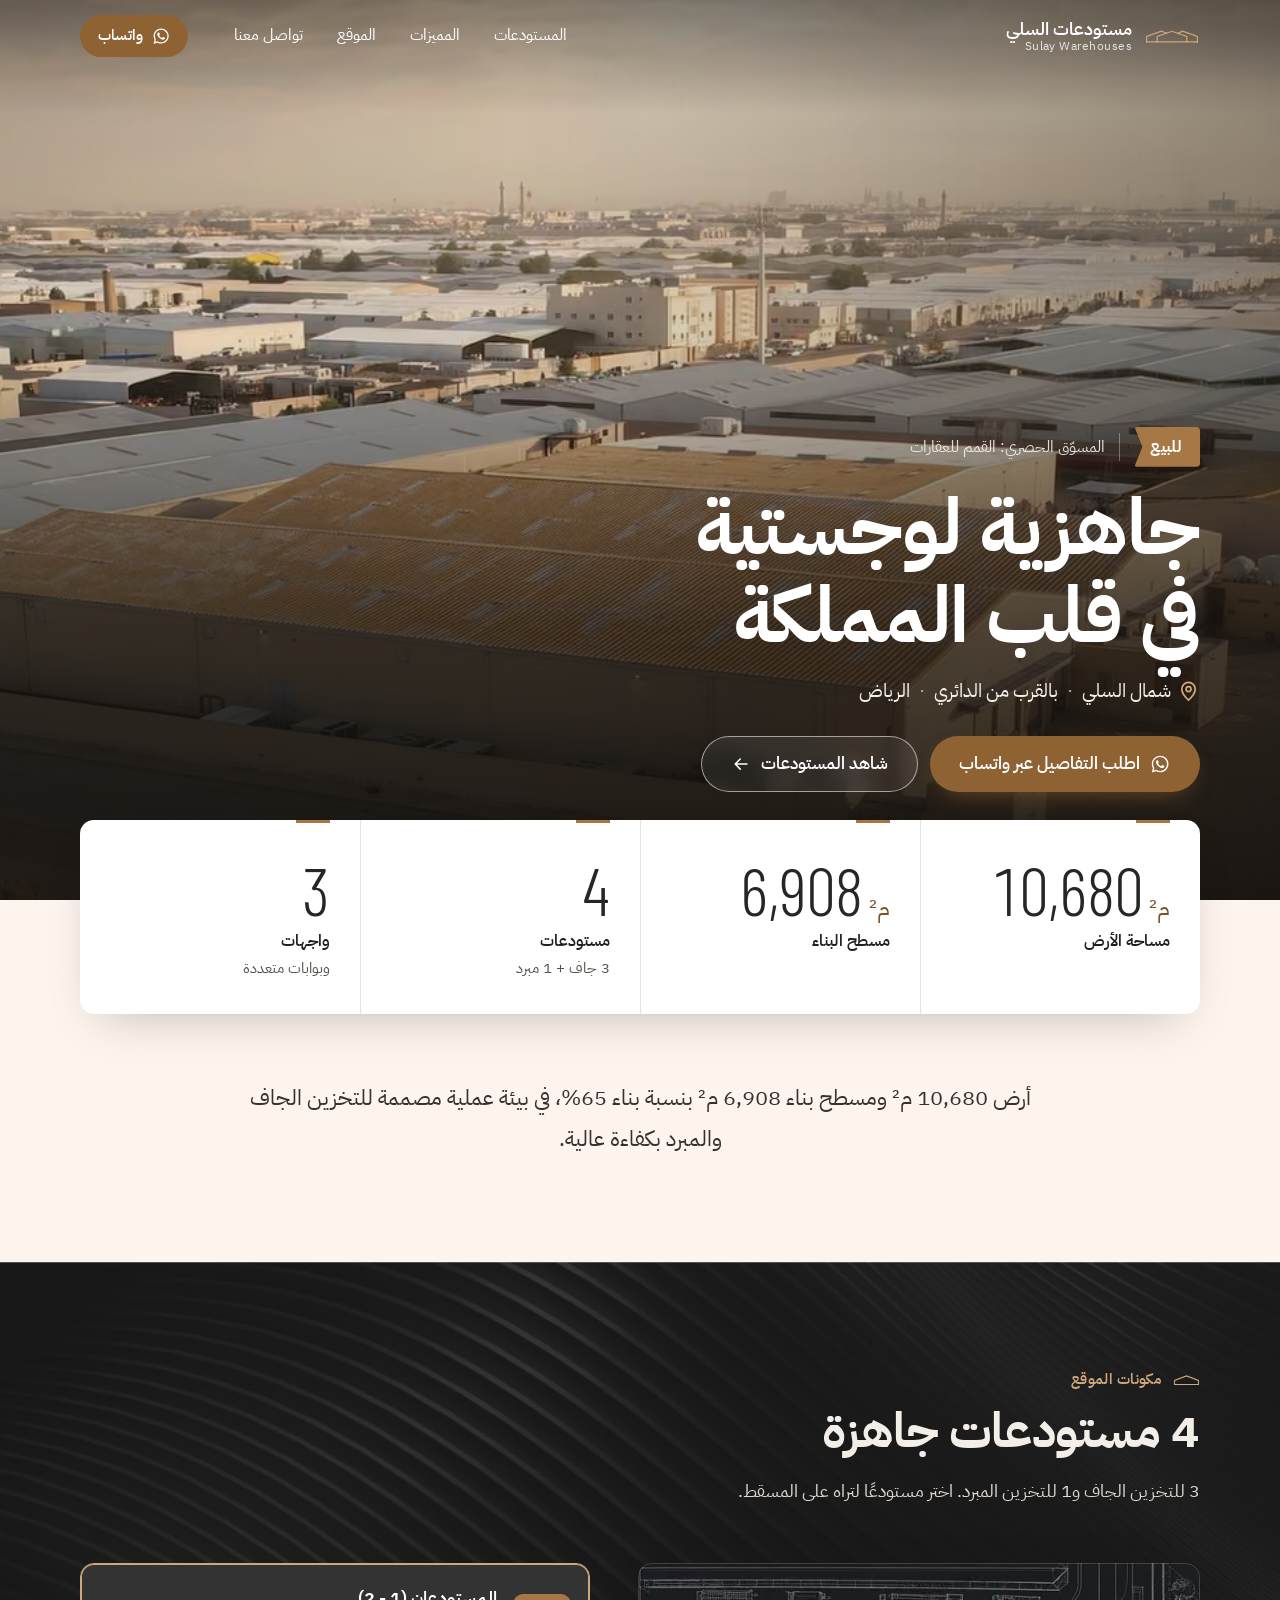
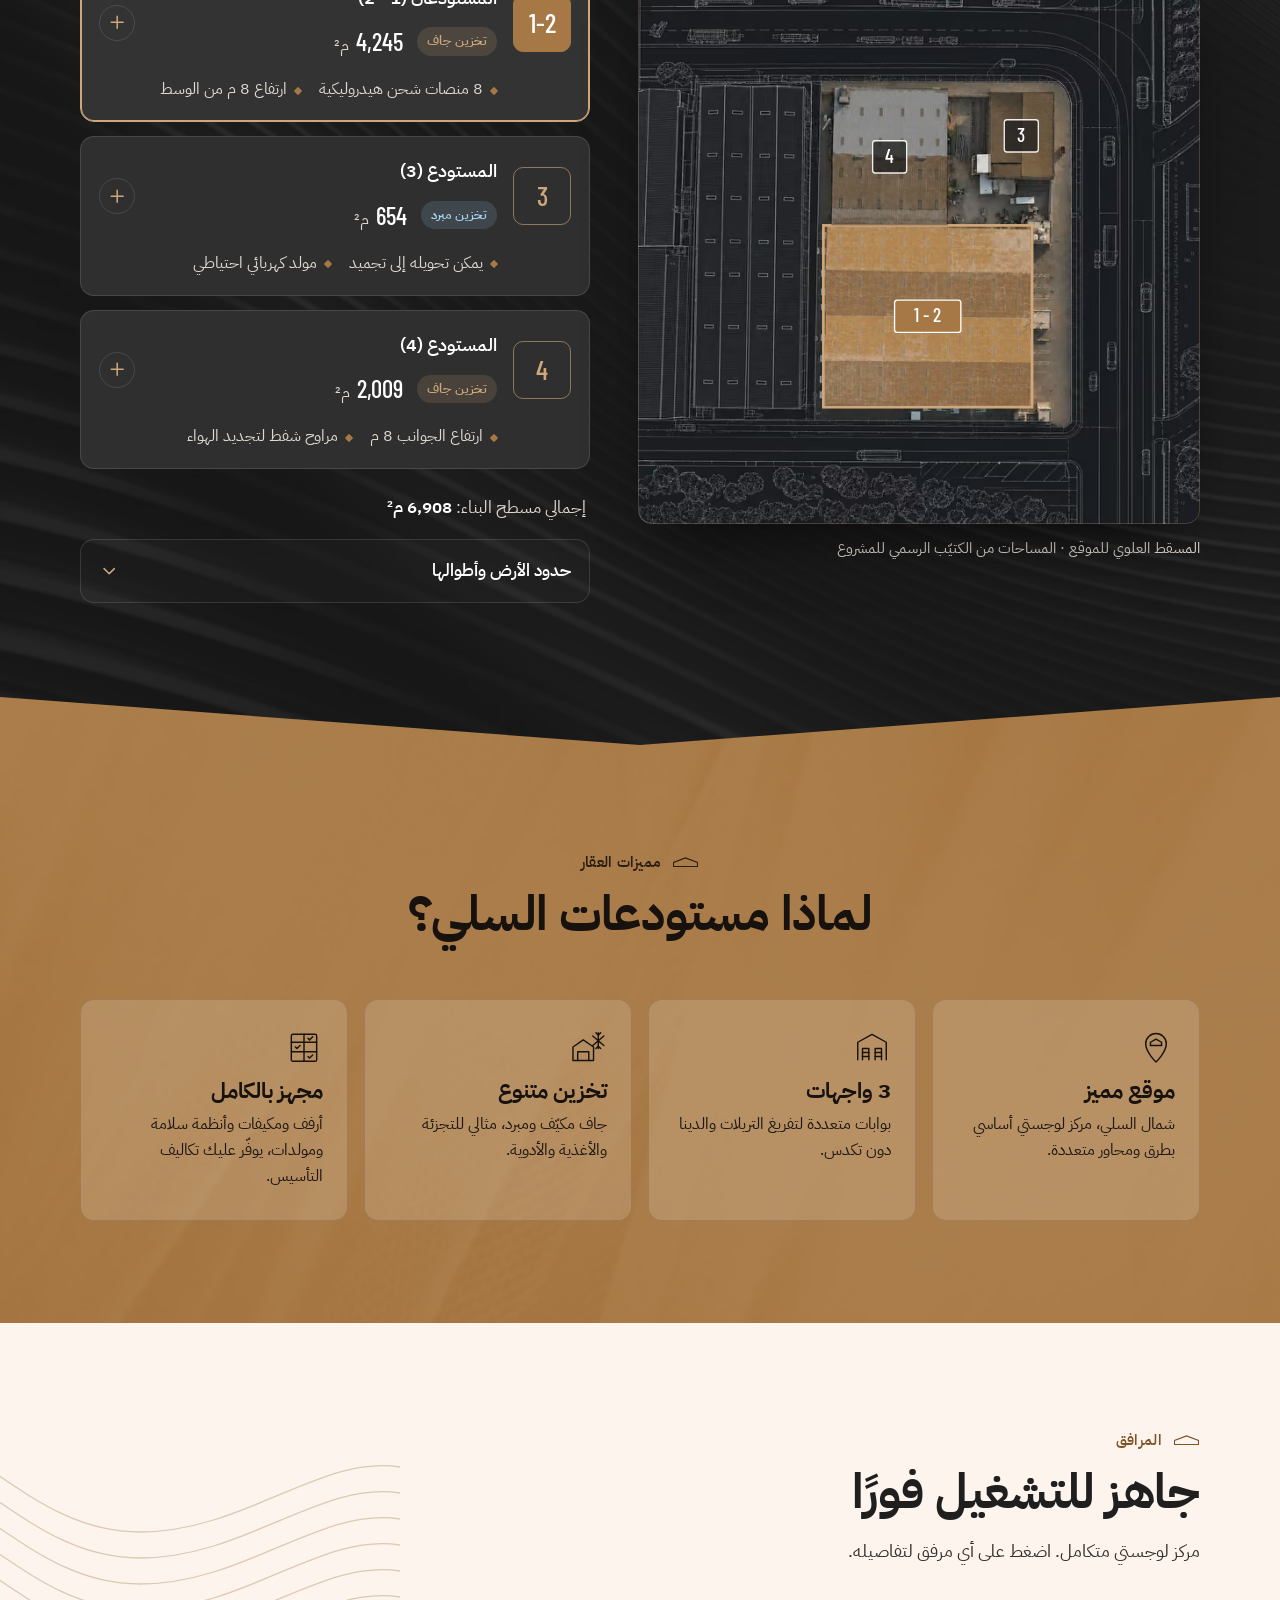
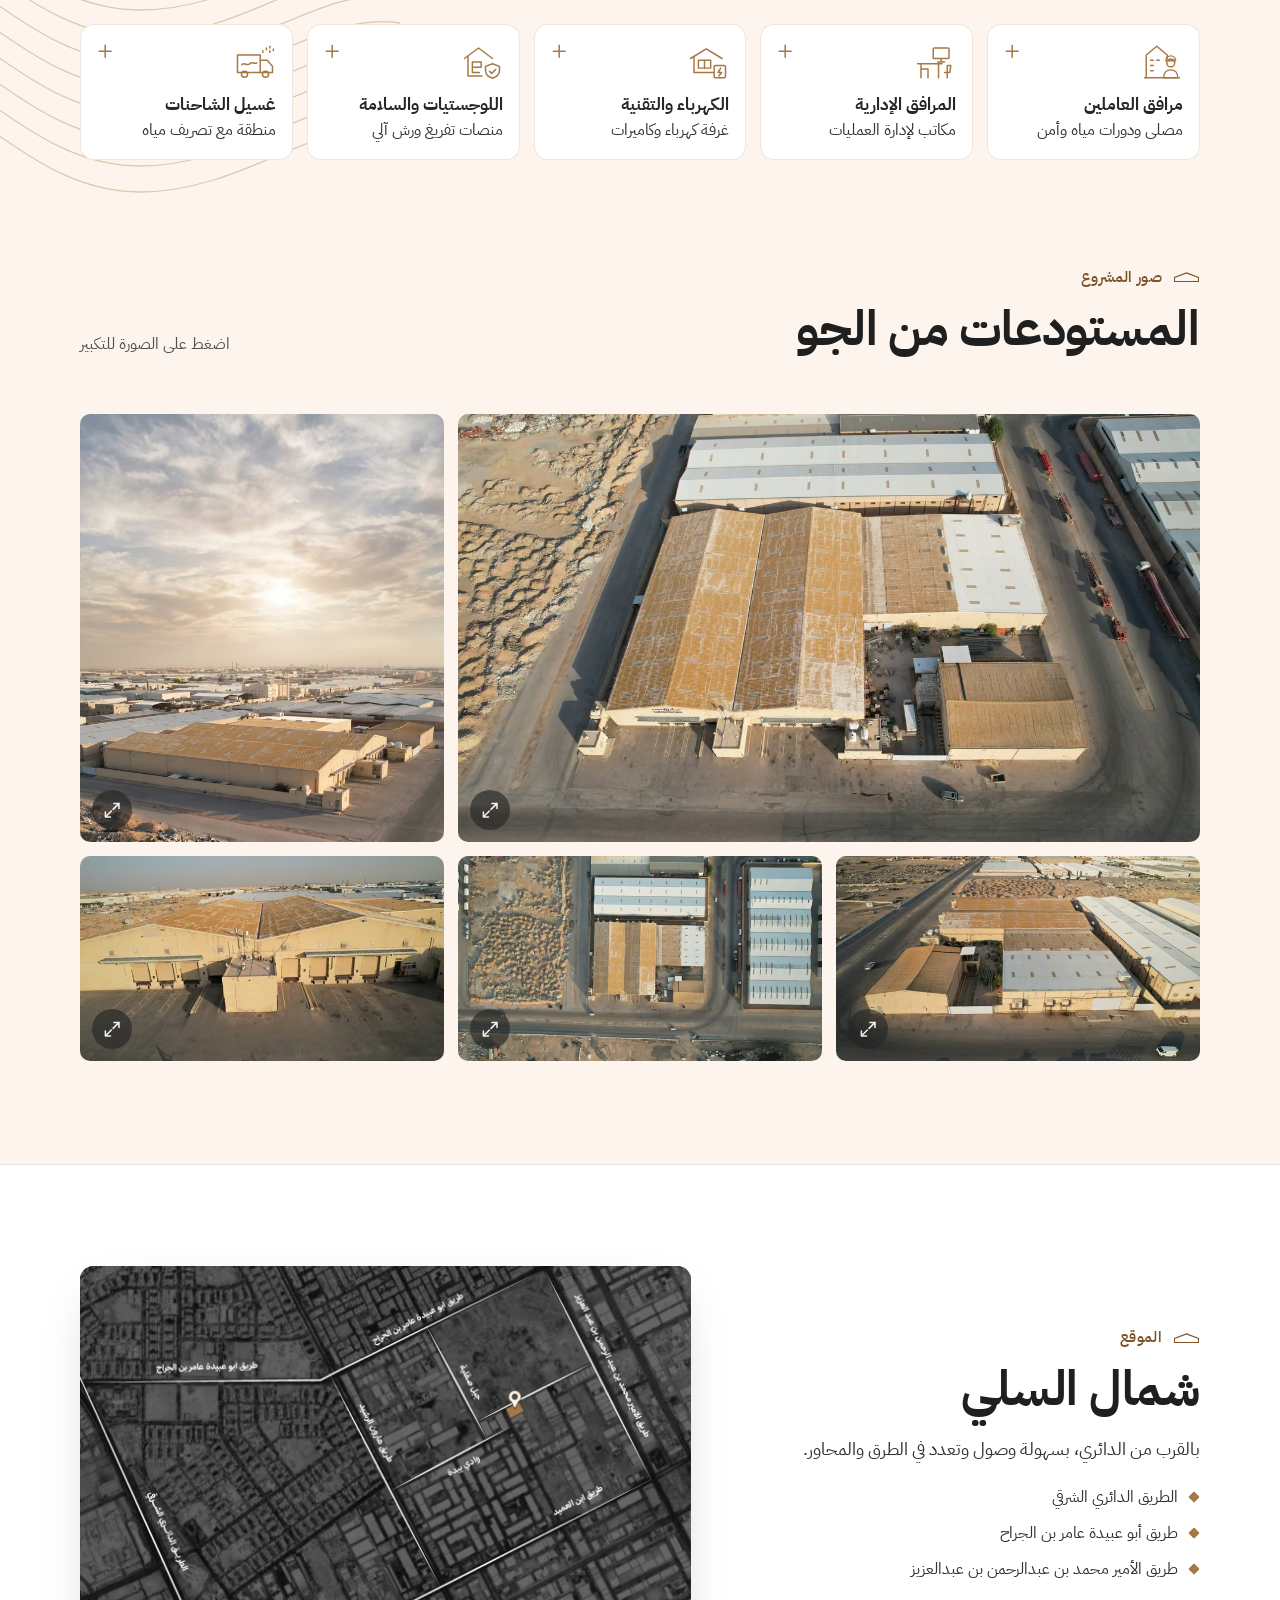
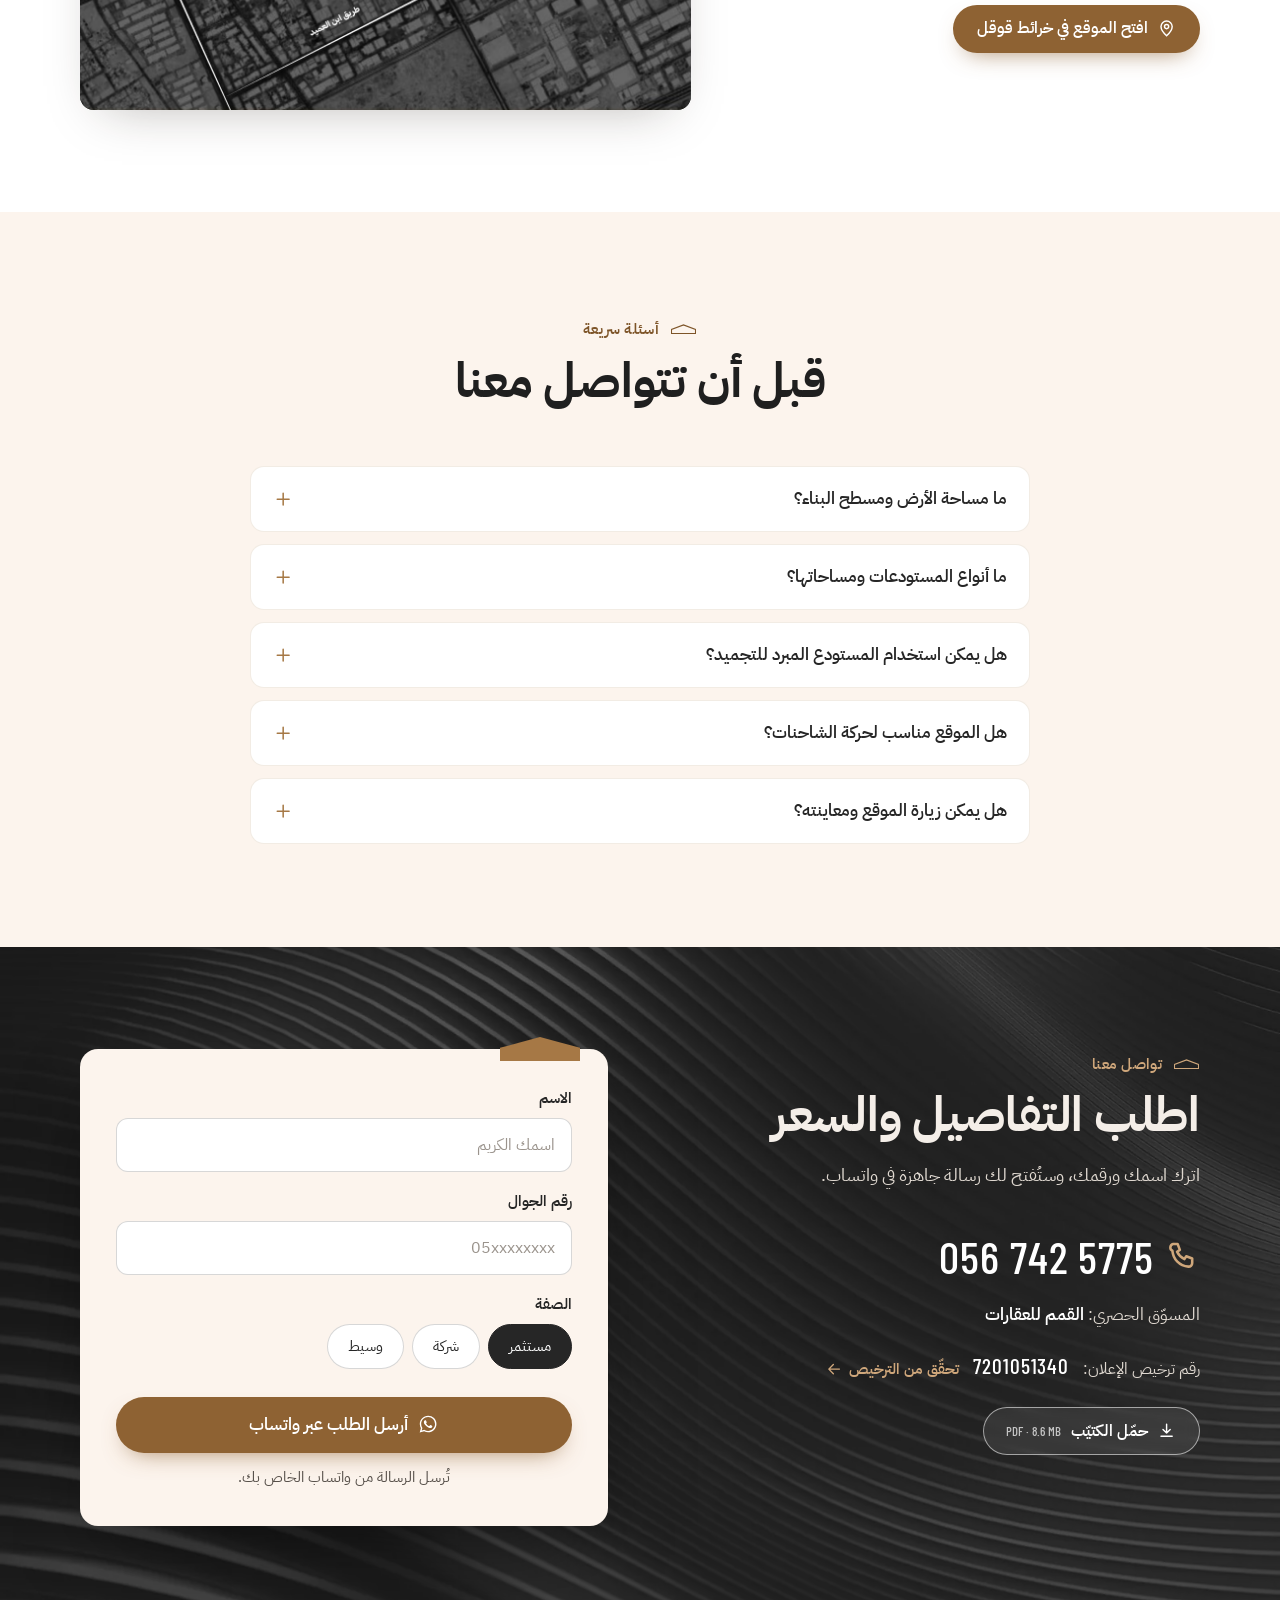
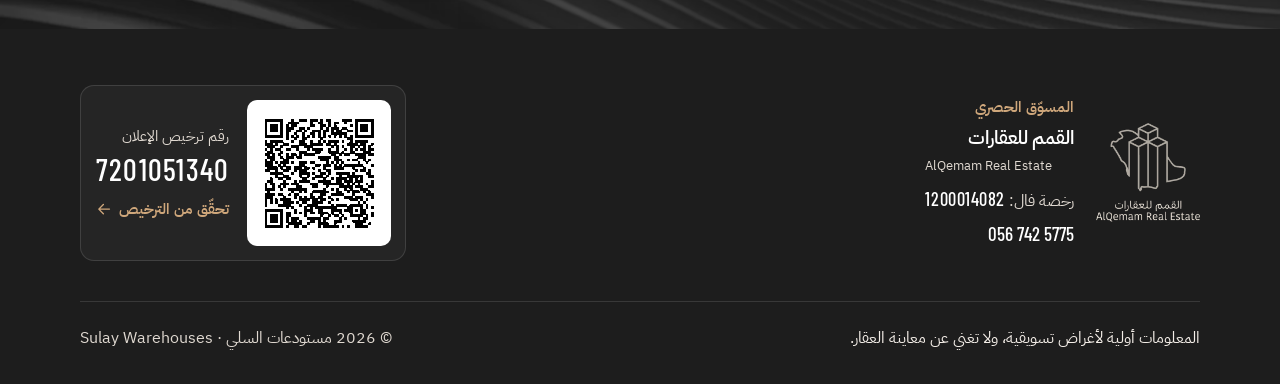
==== commit 3e18a4e6: "Add brochure download, Vercel Web Analytics, and soften setup-cost wording Co-Authored-By: Claude Op" ====
--- a/index.html
+++ b/index.html
@@ -32,7 +32,9 @@
   <link rel="preload" as="image" type="image/avif" fetchpriority="high"
         imagesrcset="img/hero-wide-1280.avif 1280w, img/hero-wide-1920.avif 1920w"
         imagesizes="100vw" media="(min-aspect-ratio: 1/1)">
-  <link rel="stylesheet" href="css/style.css">
+  <link rel="stylesheet" href="css/style.css?v=06a36a7bca">
+    <!-- Vercel Web Analytics: الإحصائيات تظهر فقط في لوحة تحكم Vercel لأصحاب المشروع -->
+    <script defer src="/_vercel/insights/script.js"></script>
   </head>
 <body>
 <a class="skip-link" href="#main">تخطَّ إلى المحتوى</a>
@@ -46,7 +48,7 @@
     <symbol id="i-phone" viewBox="0 0 24 24"><path fill="none" stroke="currentColor" stroke-width="1.8" stroke-linejoin="round" d="M5 3.5h3.2l1.6 4.2-2 1.3a11 11 0 0 0 5.2 5.2l1.3-2 4.2 1.6V17a2.5 2.5 0 0 1-2.7 2.5C9.6 19 5 14.4 4.5 8.2A2.5 2.5 0 0 1 5 3.5Z"/></symbol>
     <symbol id="i-pin" viewBox="0 0 24 24"><g fill="none" stroke="currentColor" stroke-width="1.8"><path d="M12 21s-7-6.2-7-11.5a7 7 0 0 1 14 0C19 14.8 12 21 12 21Z"/><circle cx="12" cy="9.5" r="2.6"/></g></symbol>
     <symbol id="i-arrow" viewBox="0 0 24 24"><path fill="none" stroke="currentColor" stroke-width="1.8" stroke-linecap="round" stroke-linejoin="round" d="M19 12H5m6-6-6 6 6 6"/></symbol>
-    <symbol id="i-down" viewBox="0 0 24 24"><path fill="none" stroke="currentColor" stroke-width="1.8" stroke-linecap="round" stroke-linejoin="round" d="m6 9 6 6 6-6"/></symbol>
+    <symbol id="i-dl" viewBox="0 0 24 24"><path fill="none" stroke="currentColor" stroke-width="1.8" stroke-linecap="round" stroke-linejoin="round" d="M12 4v11m0 0-4.5-4.5M12 15l4.5-4.5M5 19h14"/></symbol><symbol id="i-down" viewBox="0 0 24 24"><path fill="none" stroke="currentColor" stroke-width="1.8" stroke-linecap="round" stroke-linejoin="round" d="m6 9 6 6 6-6"/></symbol>
     <symbol id="i-plus" viewBox="0 0 24 24"><path fill="none" stroke="currentColor" stroke-width="1.8" stroke-linecap="round" d="M12 5v14M5 12h14"/></symbol>
     <symbol id="i-close" viewBox="0 0 24 24"><path fill="none" stroke="currentColor" stroke-width="1.8" stroke-linecap="round" d="M6 6l12 12M18 6 6 18"/></symbol>
     <symbol id="i-expand" viewBox="0 0 24 24"><path fill="none" stroke="currentColor" stroke-width="1.8" stroke-linecap="round" stroke-linejoin="round" d="M14 4h6v6M10 20H4v-6M20 4l-7 7M4 20l7-7"/></symbol>
@@ -306,7 +308,7 @@
         <li class="ft reveal">
           <svg class="ft__ico" aria-hidden="true"><use href="#g-ready"/></svg>
           <h3>مجهز بالكامل</h3>
-          <p>أرفف ومكيفات وأنظمة سلامة ومولدات، بلا تكاليف تأسيس.</p>
+          <p>أرفف ومكيفات وأنظمة سلامة ومولدات، يوفّر عليك تكاليف التأسيس.</p>
         </li>
       </ul>
     </div>
@@ -511,6 +513,10 @@
 
           <p class="ct__license">رقم ترخيص الإعلان: <b data-cfg="adLicense">7201051340</b>
             <a class="license__link" data-ad-url href="https://eservicesredp.rega.gov.sa/public/OfficesBroker/ElanDetails/08dee73b-2738-45da-88b0-4c61b971b4ed" target="_blank" rel="noopener">تحقّق من الترخيص<svg class="ico" aria-hidden="true"><use href="#i-arrow"/></svg></a></p>
+
+          <a class="btn btn--ghost ct__brochure" data-brochure href="downloads/sulay-warehouses-brochure.pdf" download="كتيب-مستودعات-السلي.pdf" target="_blank" rel="noopener">
+            <svg class="ico" aria-hidden="true"><use href="#i-dl"/></svg>حمّل الكتيّب <span class="ct__brochure-meta">PDF · 8.6 MB</span>
+          </a>
         </div>
 
         <form class="form reveal" id="lead-form" novalidate>
@@ -596,7 +602,7 @@
   <p class="lb__count" aria-live="polite"></p>
 </div>
 
-<script src="config.js" defer></script>
-<script src="js/main.js" defer></script>
+<script src="config.js?v=f4381b4292" defer></script>
+<script src="js/main.js?v=b718dbaec2" defer></script>
 </body>
 </html>
--- a/css/style.css
+++ b/css/style.css
@@ -440,6 +440,9 @@
 .ct__by b { color: #fff; font-weight: 600; }
 
 .ct__license { margin-block-start: 18px; color: var(--on-dark-2); font-size: 1rem; display: flex; flex-wrap: wrap; align-items: baseline; gap: 4px 14px; }
+.ct__brochure { margin-block-start: 22px; }
+.ct__brochure:hover .ico { transform: translateY(2px); }
+.ct__brochure-meta { font-family: var(--font-num); font-size: .8em; opacity: .7; font-weight: 400; }
 .ct__license b { color: #fff; font-family: var(--font-num); font-weight: 500; font-size: 1.35rem; letter-spacing: .04em; }
 .license { display: flex; align-items: center; gap: 18px; margin-block-start: 28px; padding: 14px; border-radius: var(--radius); background: rgba(255, 255, 255, .04); border: 1px solid var(--line-dark); max-width: 440px; }
 .license__qr { flex: none; display: block; background: #fff; padding: 10px; border-radius: 10px; }
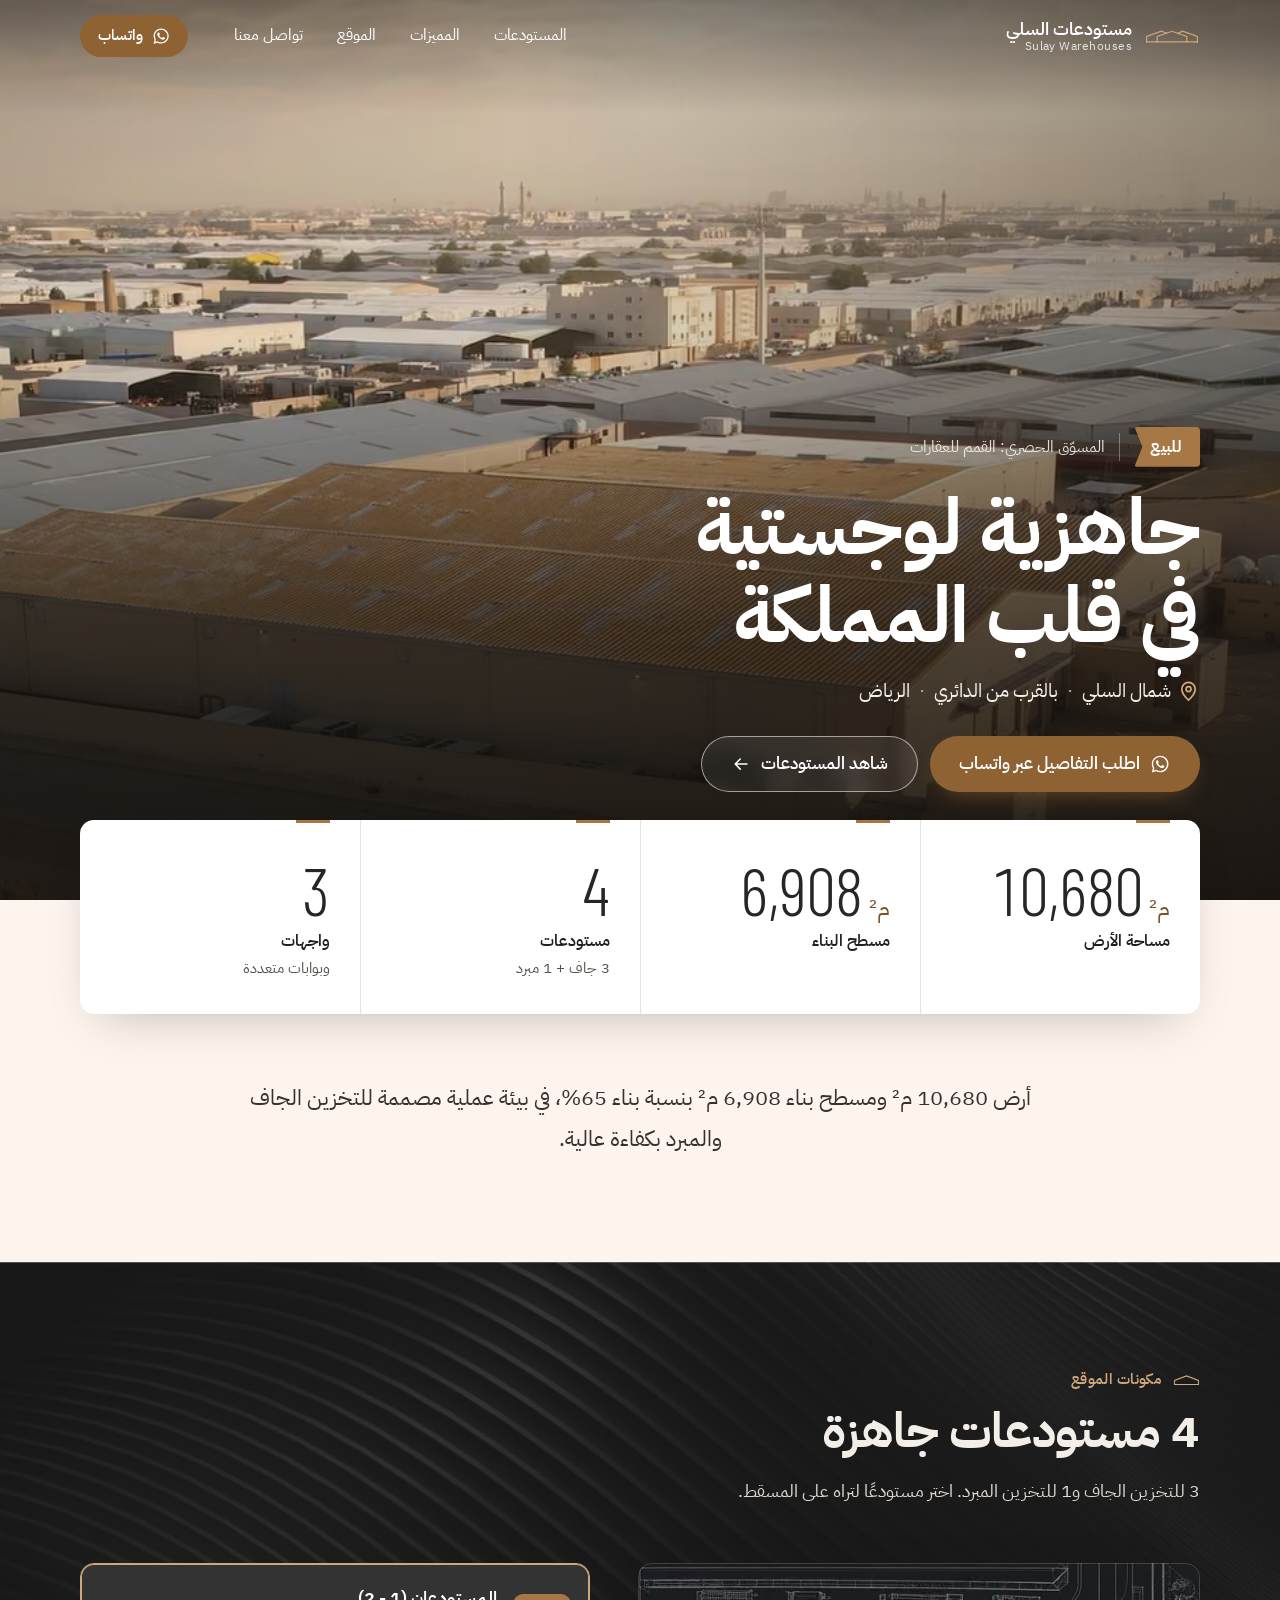
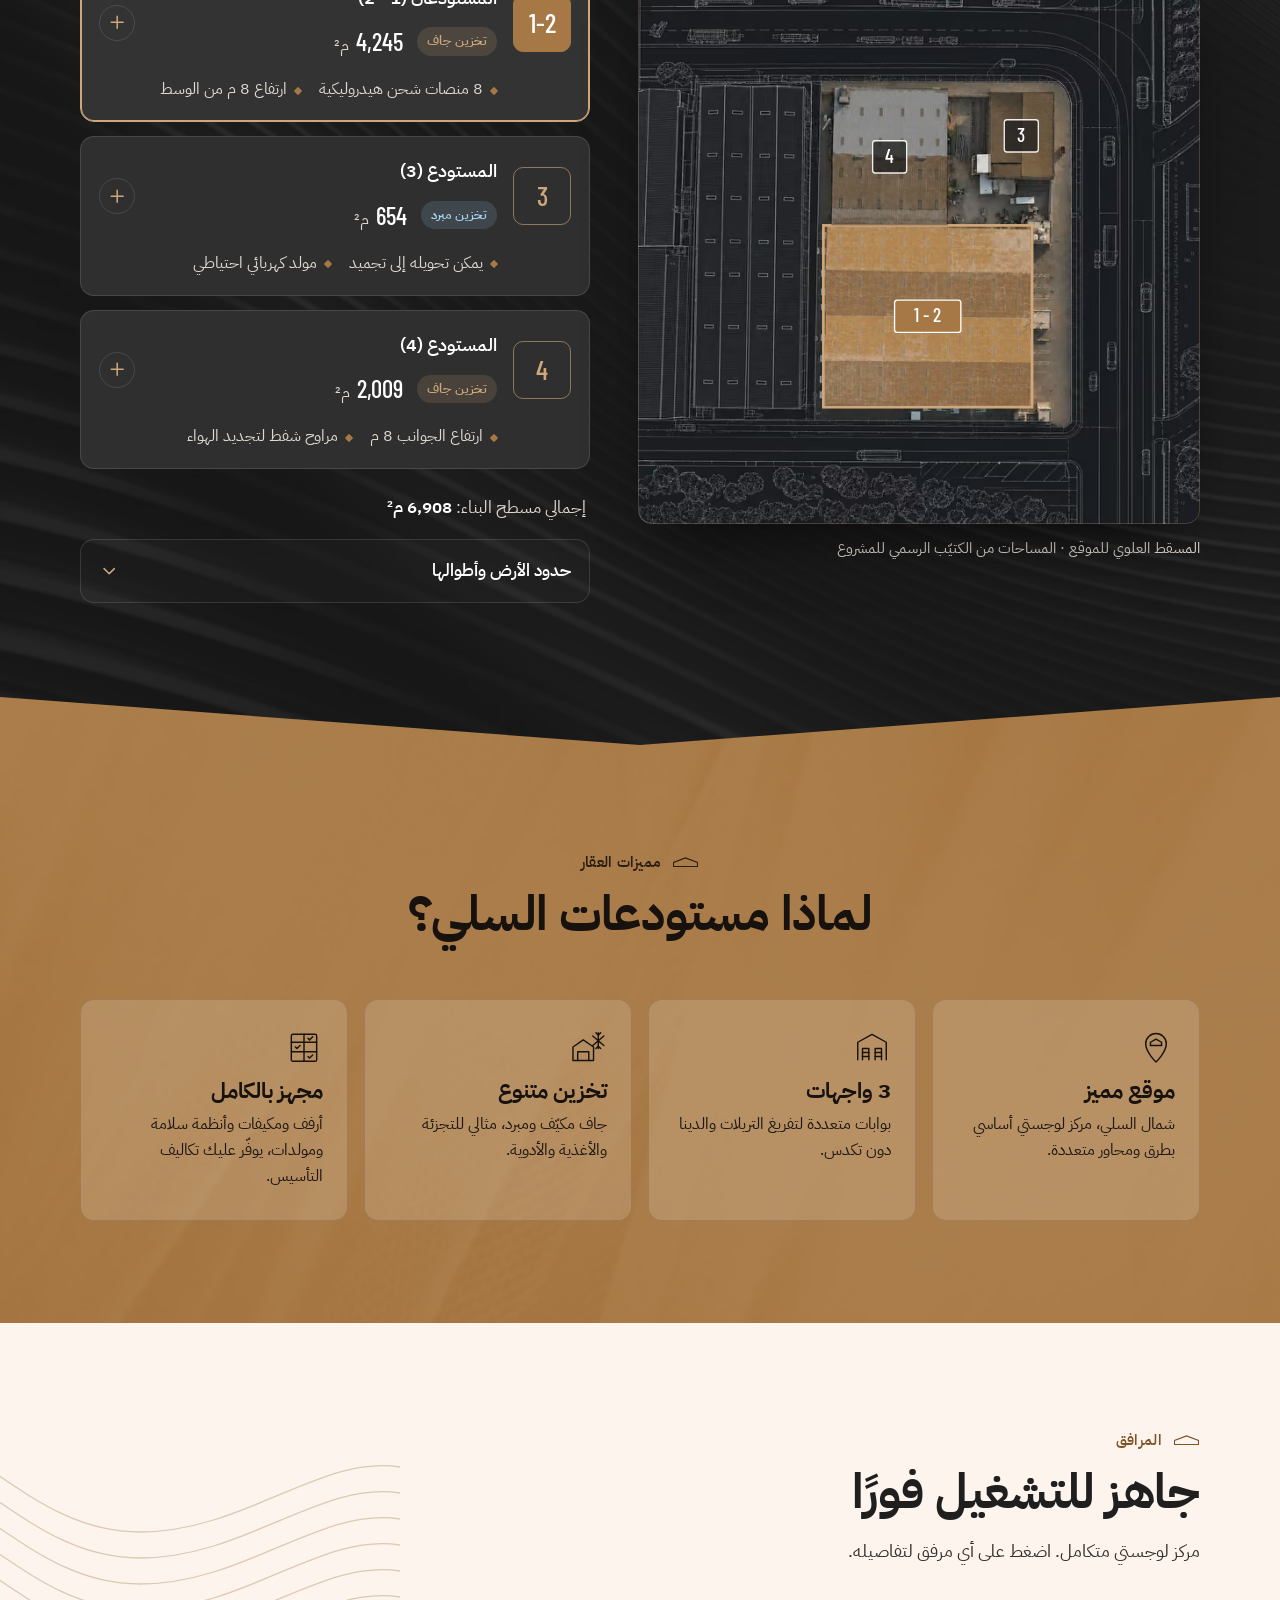
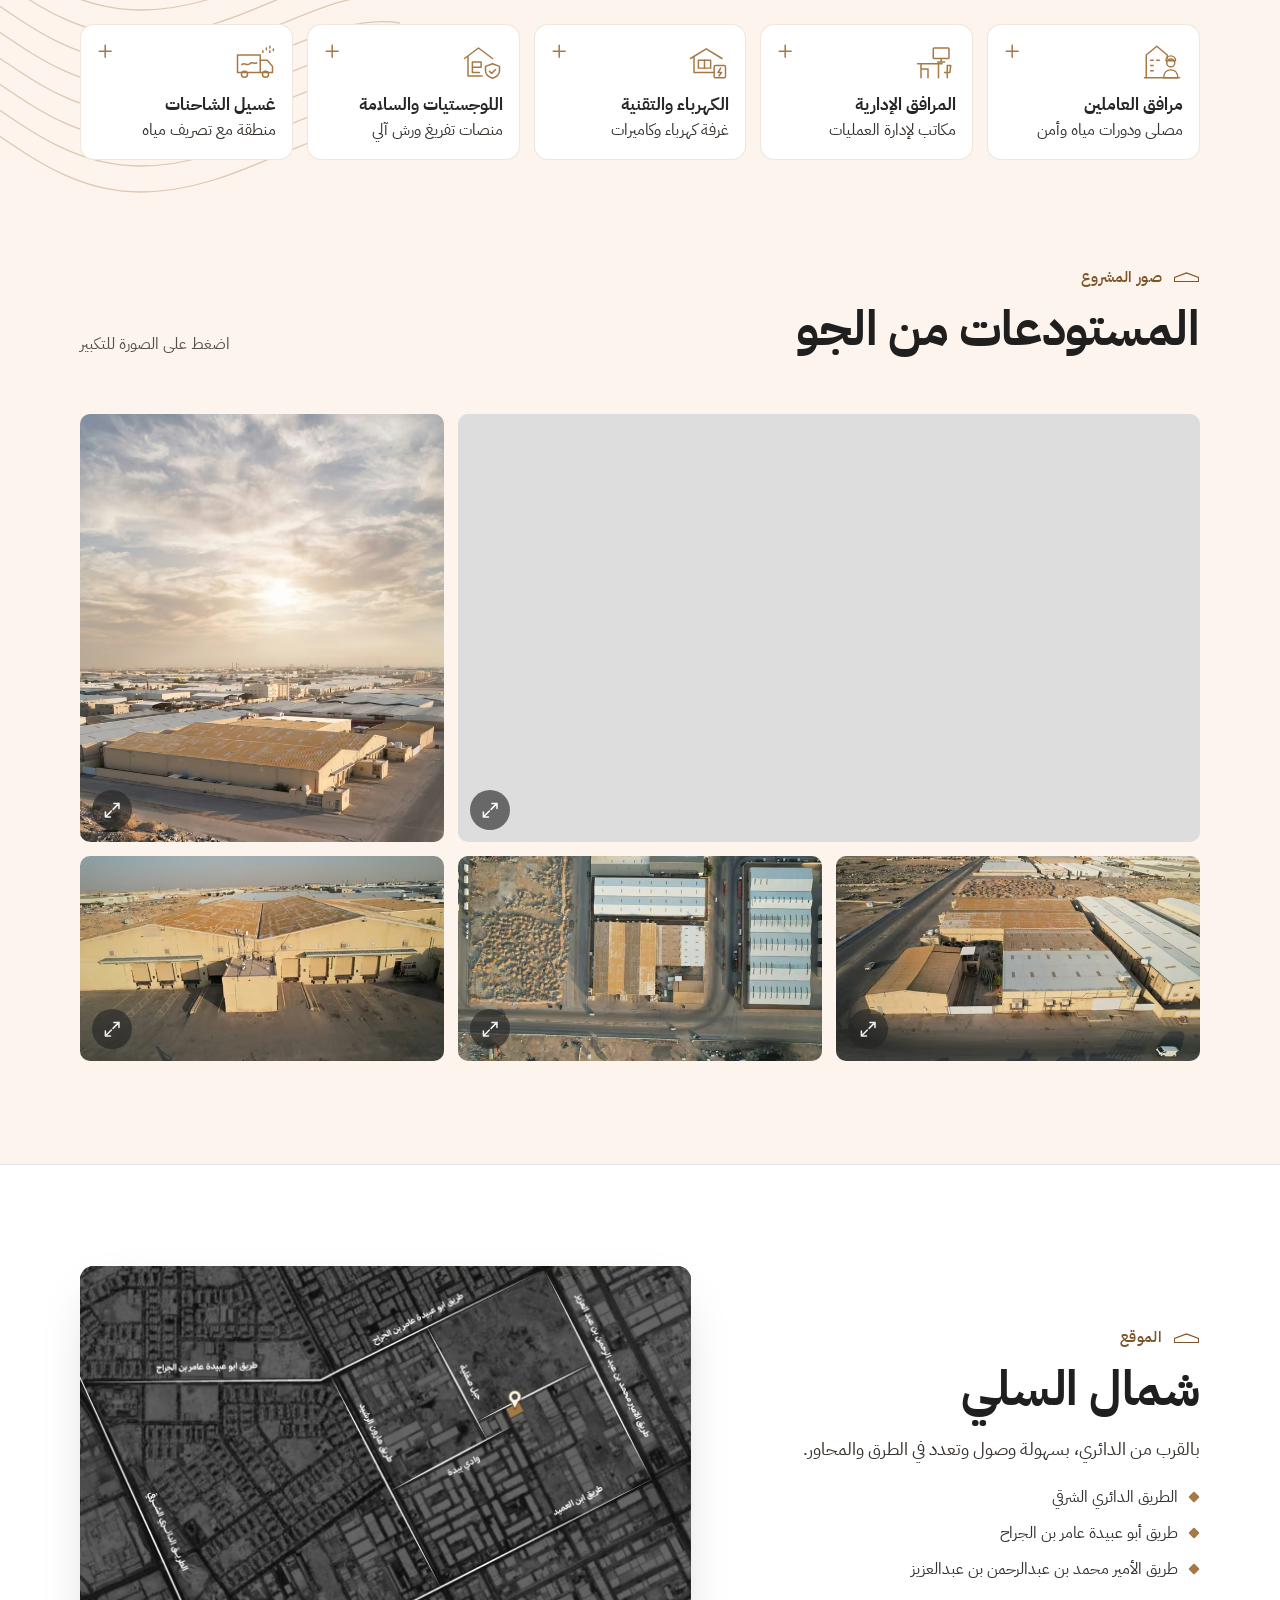
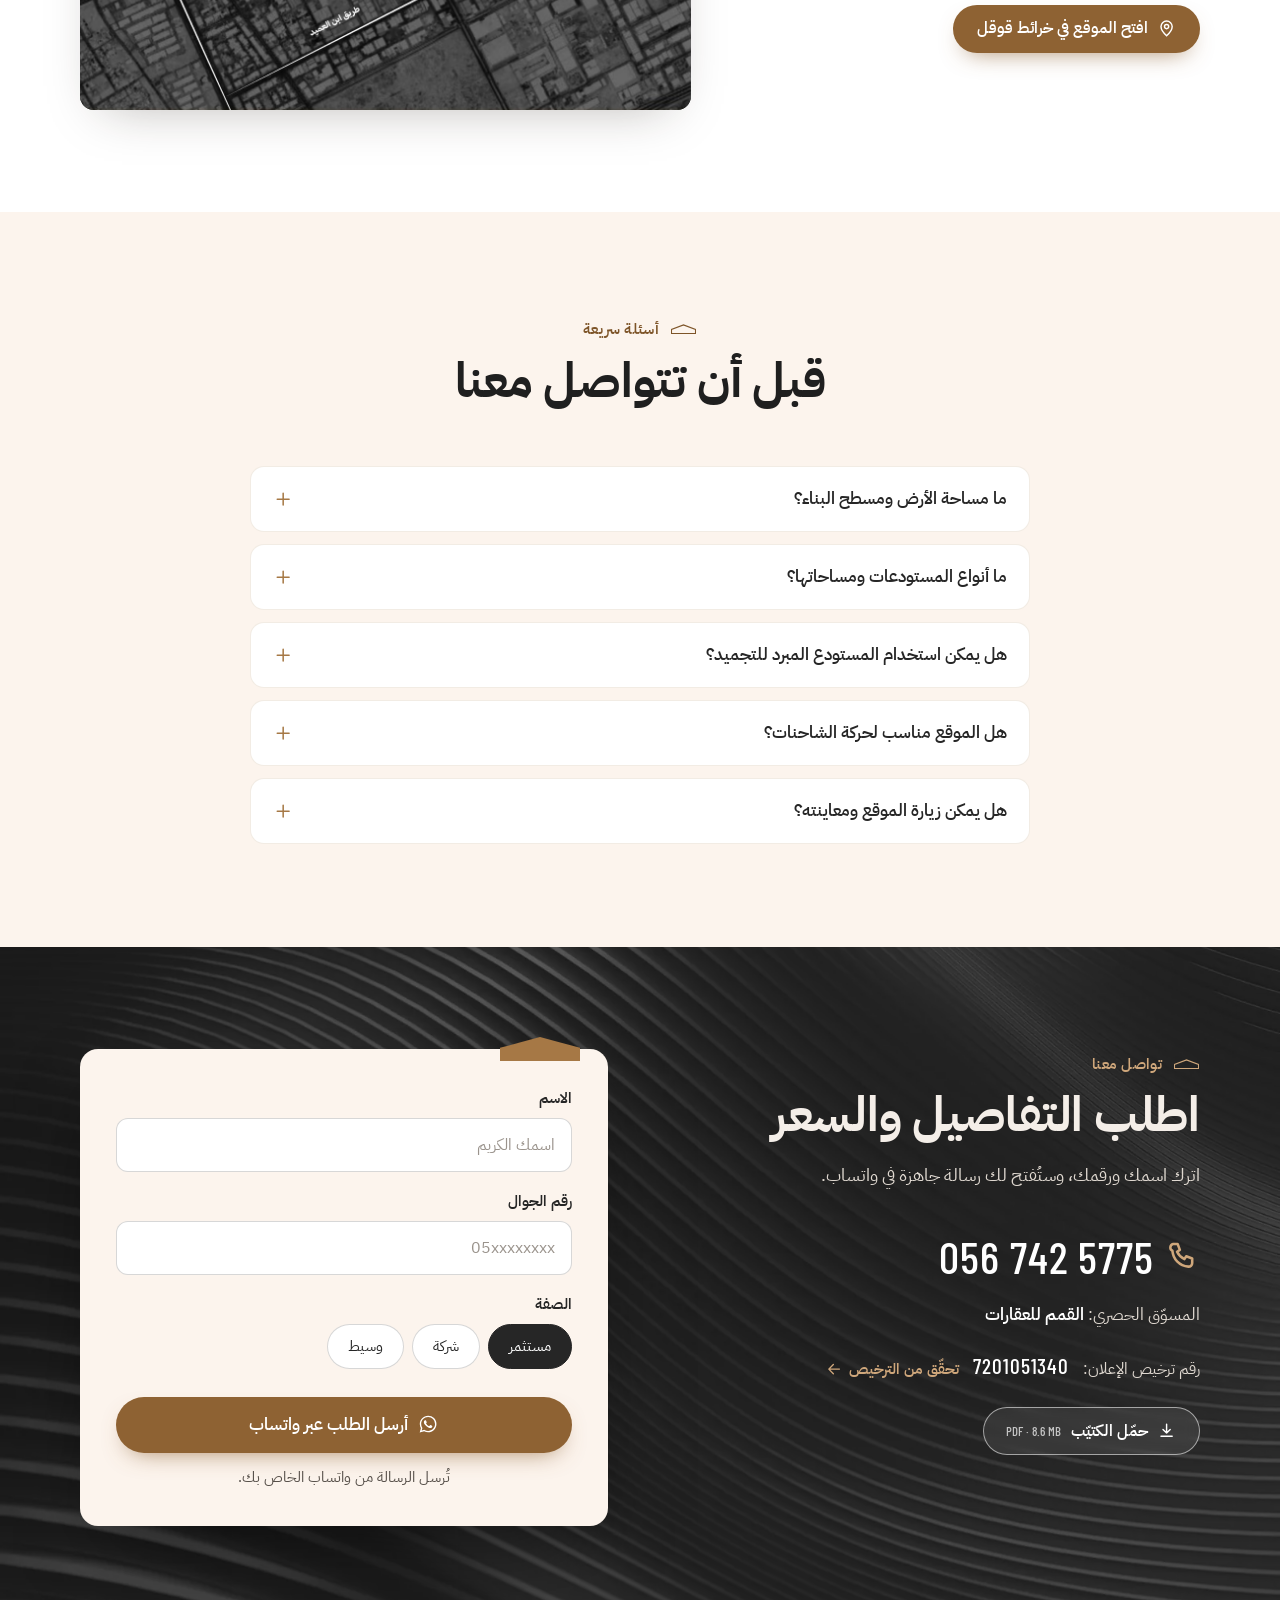
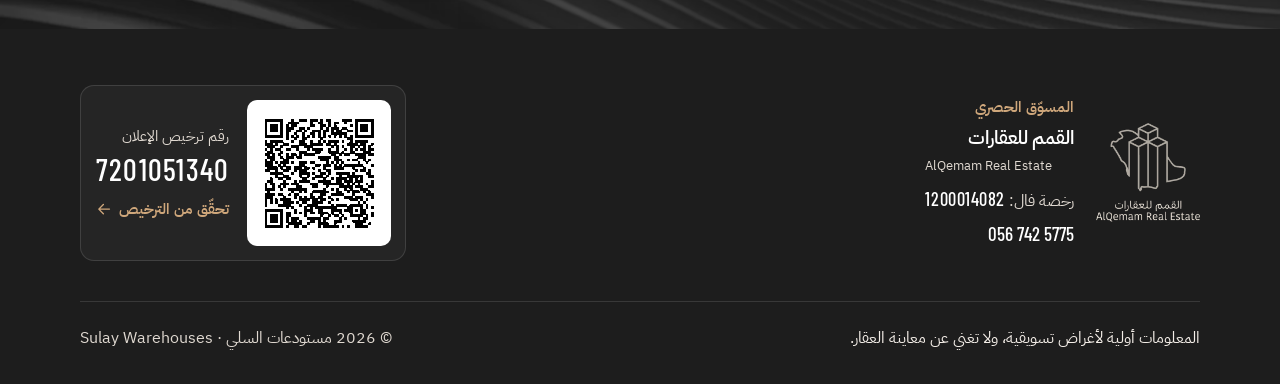
==== commit 42b120ef: "Add looping drone video to hero (lazy-loaded, fades in over still image) Co-Authored-By: Claude Opus" ====
--- a/index.html
+++ b/index.html
@@ -32,7 +32,7 @@
   <link rel="preload" as="image" type="image/avif" fetchpriority="high"
         imagesrcset="img/hero-wide-1280.avif 1280w, img/hero-wide-1920.avif 1920w"
         imagesizes="100vw" media="(min-aspect-ratio: 1/1)">
-  <link rel="stylesheet" href="css/style.css?v=06a36a7bca">
+  <link rel="stylesheet" href="css/style.css?v=1cb9850e53">
     <!-- Vercel Web Analytics: الإحصائيات تظهر فقط في لوحة تحكم Vercel لأصحاب المشروع -->
     <script defer src="/_vercel/insights/script.js"></script>
   </head>
@@ -99,6 +99,7 @@
         <source type="image/webp" srcset="img/hero-mobile-640.webp 640w, img/hero-mobile-960.webp 960w, img/hero-mobile-1280.webp 1280w" sizes="100vw">
         <img src="img/hero-mobile-960.webp" width="960" height="813" alt="لقطة جوية لمستودعات السلي تُظهر أسقفها الذهبية والساحة الداخلية والشوارع المحيطة" fetchpriority="high" decoding="async">
       </picture>
+      <video class="hero__video" muted loop playsinline preload="none" aria-hidden="true" tabindex="-1" data-wide="vid/hero-1920.mp4" data-sm="vid/hero-1280.mp4"></video>
     </div>
     <div class="hero__shade" aria-hidden="true"></div>
 
@@ -603,6 +604,6 @@
 </div>
 
 <script src="config.js?v=f4381b4292" defer></script>
-<script src="js/main.js?v=b718dbaec2" defer></script>
+<script src="js/main.js?v=1a5b1557a3" defer></script>
 </body>
 </html>
--- a/css/style.css
+++ b/css/style.css
@@ -161,6 +161,8 @@
 .hero__media { position: absolute; inset: -6% 0 0; z-index: -2; will-change: transform; }
 .hero__media picture, .hero__media img { width: 100%; height: 100%; }
 .hero__media img { object-fit: cover; object-position: 50% 40%; }
+.hero__video { position: absolute; inset: 0; width: 100%; height: 100%; object-fit: cover; object-position: 50% 60%; opacity: 0; transition: opacity 1.2s ease; pointer-events: none; }
+.hero__video.is-on { opacity: 1; }
 @media (min-aspect-ratio: 1/1) { .hero__media img { object-position: 50% 70%; } }
 .hero__shade {
   position: absolute; inset: 0; z-index: -1;
@@ -555,6 +557,7 @@
   .hero { min-height: 86vh; min-height: 86svh; padding-block-end: 92px; }
   .hero__media { inset: 0 0 auto; height: 64%; }
   .hero__media img { object-position: 46% 50%; }
+  .hero__video { object-position: 44% 55%; }
   .hero__shade {
     background: linear-gradient(to top, var(--charcoal) 0%, var(--charcoal) 36%, rgba(38, 38, 38, .55) 52%, rgba(22, 18, 14, .05) 72%, rgba(22, 18, 14, .35) 100%);
   }
